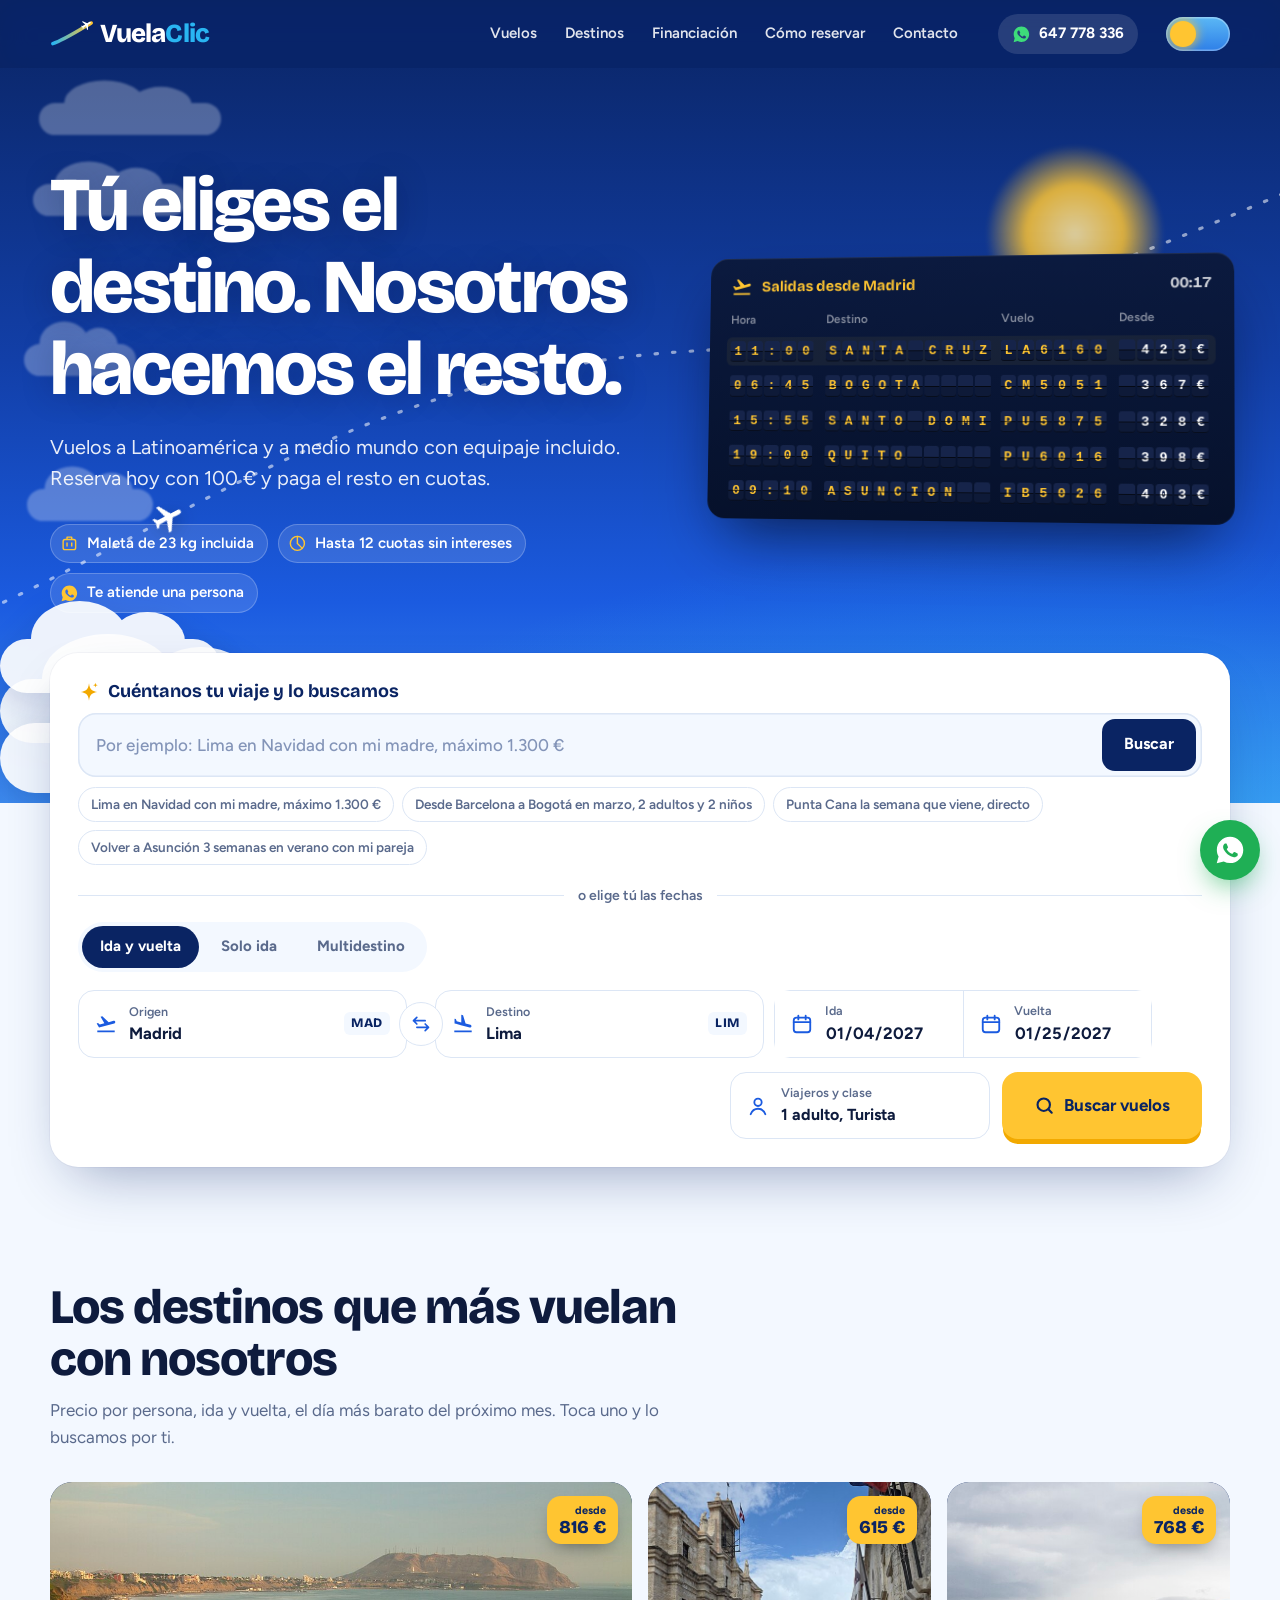
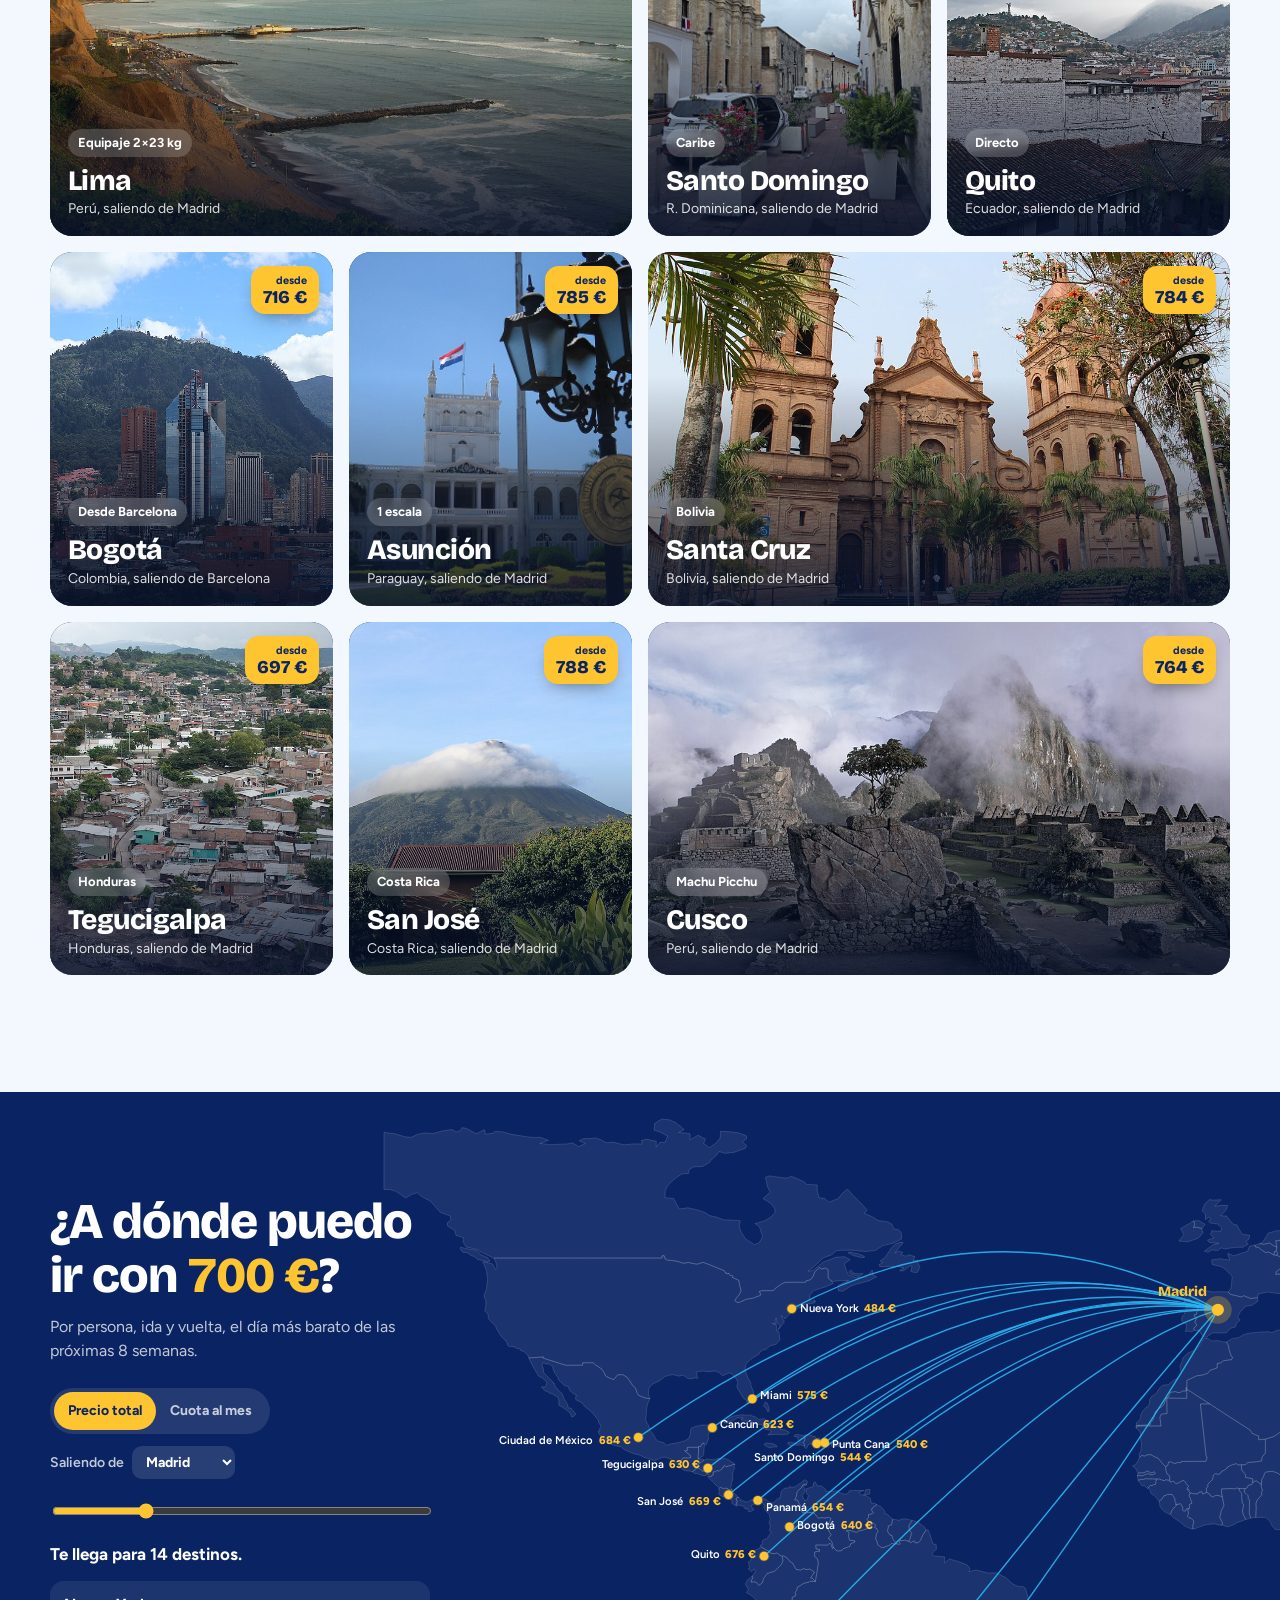
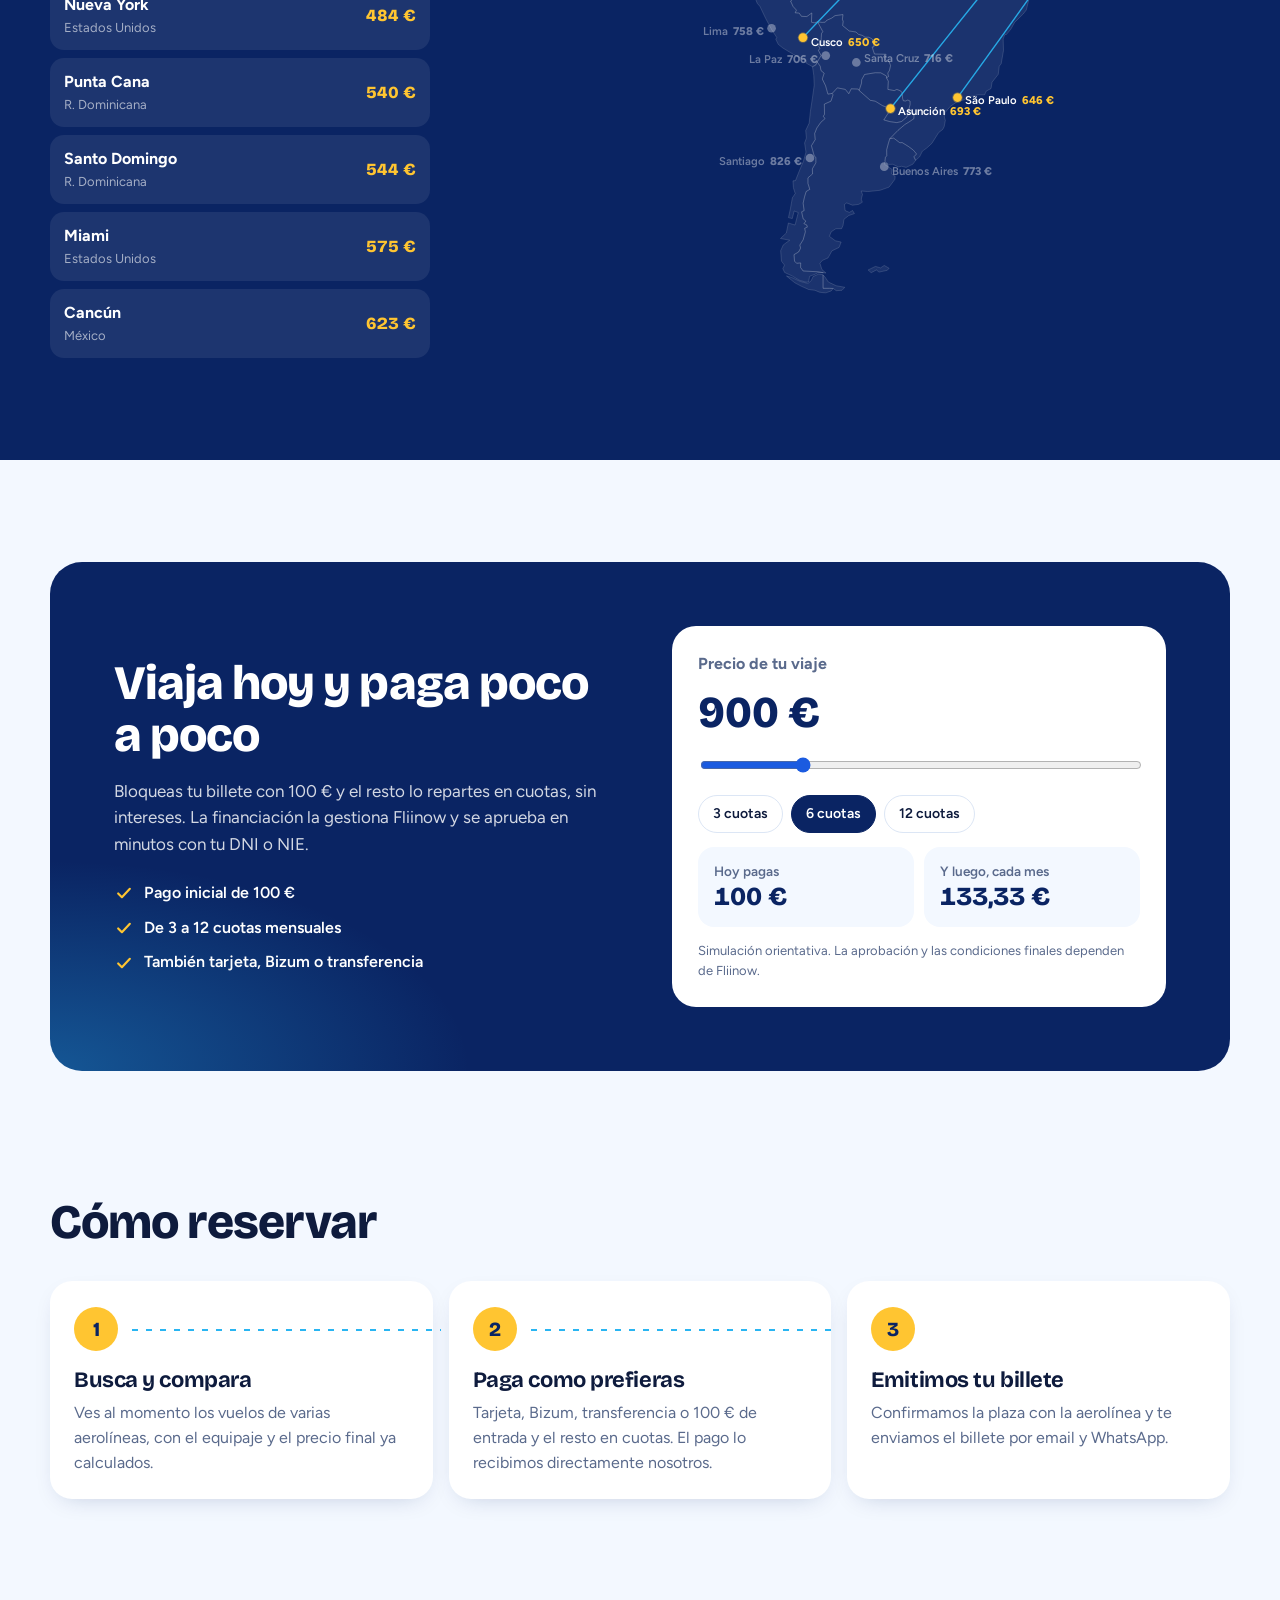
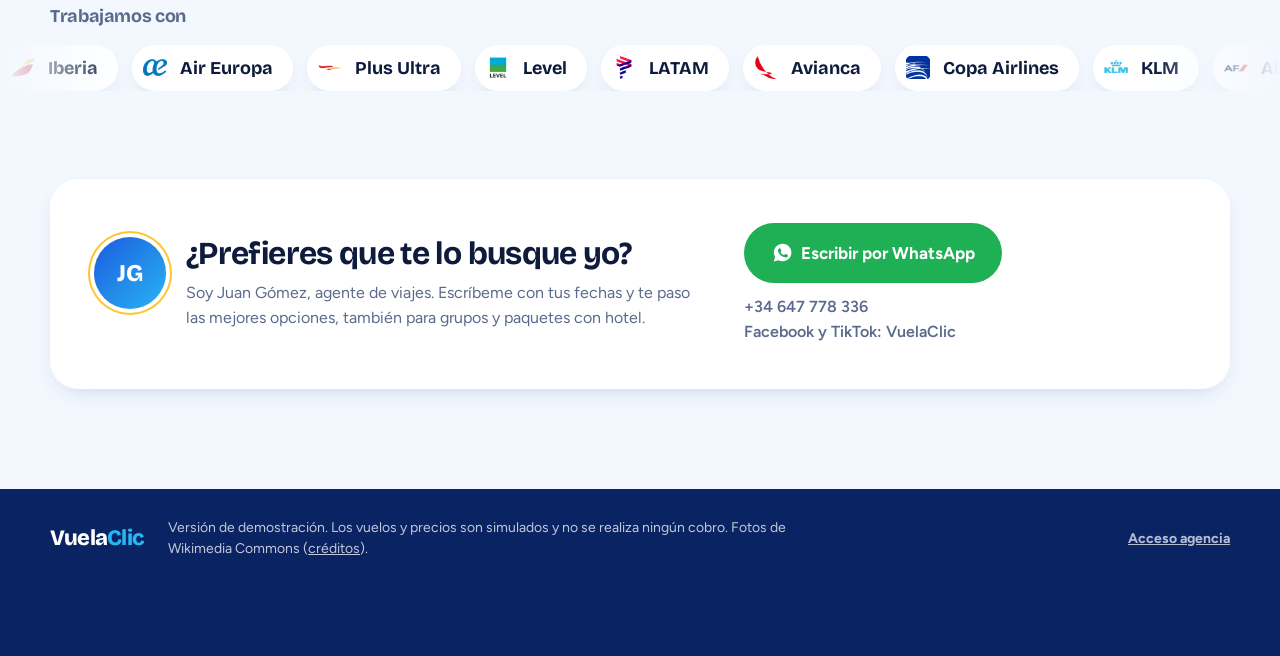
==== web/index.html @ 90457c13 "Añade modo noche con luna y estrellas en el cielo del hero Co-Authored-By: Claude Opus 5.5 <noreply@" ====
<!doctype html>
<html lang="es">
<head>
  <meta charset="utf-8">
  <meta name="viewport" content="width=device-width, initial-scale=1">
  <title>VuelaClic — Vuelos económicos a Latinoamérica y el mundo</title>
  <meta name="description" content="Busca y reserva vuelos con equipaje incluido y paga desde 100 € el resto en cuotas. Atención personalizada por WhatsApp.">
  <meta name="theme-color" content="#0A2463">
  <link rel="preconnect" href="https://fonts.googleapis.com">
  <link rel="preconnect" href="https://fonts.gstatic.com" crossorigin>
  <link href="https://fonts.googleapis.com/css2?family=Bricolage+Grotesque:opsz,wght@12..96,500;12..96,700;12..96,800&family=Figtree:wght@400;500;600;700&display=swap" rel="stylesheet">
  <link rel="stylesheet" href="css/styles.css">
  <script>
    // Tema antes de pintar: la elección guardada manda; si no hay, la del sistema
    (function () {
      var t = null;
      try { t = JSON.parse(localStorage.getItem('vc.theme')); } catch (e) {}
      if (!t) t = window.matchMedia && matchMedia('(prefers-color-scheme: dark)').matches ? 'night' : 'day';
      if (t === 'night') document.documentElement.dataset.theme = 'night';
    })();
  </script>
</head>
<body>

<svg width="0" height="0" style="position:absolute" aria-hidden="true">
  <symbol id="i-plane" viewBox="0 0 24 24"><path fill="currentColor" d="M21 16v-2l-8-5V3.5a1.5 1.5 0 0 0-3 0V9l-8 5v2l8-2.5V19l-2 1.5V22l3.5-1 3.5 1v-1.5L13 19v-5.5l8 2.5z"/></symbol>
  <symbol id="i-swap" viewBox="0 0 24 24"><path fill="none" stroke="currentColor" stroke-width="2" stroke-linecap="round" stroke-linejoin="round" d="M7 4 3 8l4 4M3 8h14M17 20l4-4-4-4M21 16H7"/></symbol>
  <symbol id="i-cal" viewBox="0 0 24 24"><g fill="none" stroke="currentColor" stroke-width="2" stroke-linecap="round"><rect x="3" y="5" width="18" height="16" rx="3"/><path d="M3 10h18M8 3v4M16 3v4"/></g></symbol>
  <symbol id="i-user" viewBox="0 0 24 24"><g fill="none" stroke="currentColor" stroke-width="2" stroke-linecap="round"><circle cx="12" cy="8" r="4"/><path d="M4 21c1.5-4 4.5-6 8-6s6.5 2 8 6"/></g></symbol>
  <symbol id="i-takeoff" viewBox="0 0 24 24"><path fill="currentColor" d="M2.5 19h19v2h-19zM22.07 9.64c-.21-.8-1.04-1.28-1.84-1.06L14.92 10 8 3.57l-1.93.51 4.14 7.17-4.97 1.33-1.97-1.54-1.45.39 2.59 4.49 16.6-4.45c.81-.23 1.28-1.05 1.06-1.84z"/></symbol>
  <symbol id="i-landing" viewBox="0 0 24 24"><path fill="currentColor" d="M2.5 19h19v2h-19zM9.68 13.27l4.35 1.16 5.31 1.42c.8.21 1.62-.26 1.84-1.06.21-.8-.26-1.62-1.06-1.84l-5.31-1.42-2.76-9.02L10.12 2v8.28L5.15 8.95l-.93-2.32-1.45-.39v5.17l1.6.43 5.31 1.43z"/></symbol>
  <symbol id="i-search" viewBox="0 0 24 24"><g fill="none" stroke="currentColor" stroke-width="2.4" stroke-linecap="round"><circle cx="11" cy="11" r="7"/><path d="m20 20-3.5-3.5"/></g></symbol>
  <symbol id="i-backpack" viewBox="0 0 24 24"><g fill="none" stroke="currentColor" stroke-width="1.8" stroke-linejoin="round"><path d="M5 10a7 7 0 0 1 14 0v10a1 1 0 0 1-1 1H6a1 1 0 0 1-1-1z"/><path d="M9 3.5h6M8 21v-5h8v5"/></g></symbol>
  <symbol id="i-cabin" viewBox="0 0 24 24"><g fill="none" stroke="currentColor" stroke-width="1.8" stroke-linejoin="round"><rect x="6" y="6" width="12" height="14" rx="2"/><path d="M10 6V3h4v3M9 22v-2M15 22v-2"/></g></symbol>
  <symbol id="i-suitcase" viewBox="0 0 24 24"><g fill="none" stroke="currentColor" stroke-width="1.8" stroke-linejoin="round"><rect x="4" y="7" width="16" height="13" rx="2.5"/><path d="M9 7V4h6v3M9 11v5M15 11v5"/></g></symbol>
  <symbol id="i-check" viewBox="0 0 24 24"><path fill="none" stroke="currentColor" stroke-width="2.6" stroke-linecap="round" stroke-linejoin="round" d="m5 12.5 4.5 4.5L19 7"/></symbol>
  <symbol id="i-close" viewBox="0 0 24 24"><path fill="none" stroke="currentColor" stroke-width="2.2" stroke-linecap="round" d="M6 6l12 12M18 6 6 18"/></symbol>
  <symbol id="i-plus" viewBox="0 0 24 24"><path fill="none" stroke="currentColor" stroke-width="2.2" stroke-linecap="round" d="M12 5v14M5 12h14"/></symbol>
  <symbol id="i-minus" viewBox="0 0 24 24"><path fill="none" stroke="currentColor" stroke-width="2.2" stroke-linecap="round" d="M5 12h14"/></symbol>
  <symbol id="i-card" viewBox="0 0 24 24"><g fill="none" stroke="currentColor" stroke-width="1.8"><rect x="2.5" y="5" width="19" height="14" rx="2.5"/><path d="M2.5 9.5h19M6 15h4"/></g></symbol>
  <symbol id="i-bank" viewBox="0 0 24 24"><path fill="none" stroke="currentColor" stroke-width="1.8" stroke-linejoin="round" d="M3 9.5 12 4l9 5.5zM5 10v8M9.5 10v8M14.5 10v8M19 10v8M3 20.5h18"/></symbol>
  <symbol id="i-phone" viewBox="0 0 24 24"><g fill="none" stroke="currentColor" stroke-width="1.8"><rect x="6.5" y="2.5" width="11" height="19" rx="2.5"/><path d="M10.5 18.5h3"/></g></symbol>
  <symbol id="i-split" viewBox="0 0 24 24"><g fill="none" stroke="currentColor" stroke-width="1.8" stroke-linecap="round"><circle cx="12" cy="12" r="9"/><path d="M12 3v9l6.4 6.4"/></g></symbol>
  <symbol id="i-whatsapp" viewBox="0 0 24 24"><path fill="currentColor" d="M12.04 2C6.58 2 2.13 6.45 2.13 11.91c0 1.75.46 3.45 1.32 4.95L2.05 22l5.25-1.38a9.9 9.9 0 0 0 4.74 1.21c5.46 0 9.91-4.45 9.91-9.91S17.5 2 12.04 2zm5.8 14.03c-.24.68-1.42 1.3-1.96 1.35-.5.05-.97.23-3.28-.68-2.77-1.09-4.53-3.93-4.67-4.11-.13-.18-1.11-1.48-1.11-2.82s.7-2 .95-2.27c.25-.27.54-.34.72-.34l.52.01c.17.01.39-.06.61.47.23.54.77 1.88.84 2.02.07.13.11.29.02.47-.09.18-.13.29-.27.45l-.4.47c-.13.13-.27.28-.12.55.16.27.7 1.15 1.5 1.86 1.03.92 1.9 1.2 2.17 1.34.27.13.43.11.59-.07.16-.18.68-.79.86-1.06.18-.27.36-.23.61-.14.25.09 1.58.75 1.85.88.27.14.45.2.52.32.07.11.07.66-.17 1.33z"/></symbol>
  <symbol id="i-arrow" viewBox="0 0 24 24"><path fill="none" stroke="currentColor" stroke-width="2.2" stroke-linecap="round" stroke-linejoin="round" d="M15 6l-6 6 6 6"/></symbol>
  <symbol id="i-spark" viewBox="0 0 24 24"><path fill="currentColor" d="M12 2.5c.4 3.9 1.6 6.3 3.4 7.6 1.4 1 3.3 1.5 5.6 1.9-2.3.4-4.2.9-5.6 1.9-1.8 1.3-3 3.7-3.4 7.6-.4-3.9-1.6-6.3-3.4-7.6-1.4-1-3.3-1.5-5.6-1.9 2.3-.4 4.2-.9 5.6-1.9C10.4 8.8 11.6 6.4 12 2.5zM19 2l.6 1.9L21.5 4.5l-1.9.6L19 7l-.6-1.9-1.9-.6 1.9-.6z"/></symbol>
  <symbol id="i-sliders" viewBox="0 0 24 24"><path fill="none" stroke="currentColor" stroke-width="2" stroke-linecap="round" d="M4 7h10M18 7h2M4 17h4M12 17h8M16 5v4M10 15v4"/></symbol>
</svg>

<a class="skip" href="#buscar">Ir al buscador</a>

<header class="site-header" id="top">
  <div class="wrap header-row">
    <a class="logo" href="#top" aria-label="VuelaClic, inicio">
      <svg class="logo-swoosh" viewBox="0 0 64 40" aria-hidden="true">
        <path d="M4 34C18 30 40 16 60 4" fill="none" stroke="url(#lg)" stroke-width="5" stroke-linecap="round"/>
        <defs><linearGradient id="lg" x1="0" x2="1"><stop offset="0" stop-color="#29B5F2"/><stop offset="1" stop-color="#FFC531"/></linearGradient></defs>
        <use href="#i-plane" x="44" y="-2" width="18" height="18" transform="rotate(58 53 7)" style="color:#fff"/>
      </svg>
      <span class="logo-word">Vuela<b>Clic</b></span>
    </a>
    <nav class="main-nav" aria-label="Principal">
      <a href="#buscar">Vuelos</a>
      <a href="#destinos">Destinos</a>
      <a href="#financiacion">Financiación</a>
      <a href="#como">Cómo reservar</a>
      <a href="#contacto">Contacto</a>
    </nav>
    <a class="header-wa" href="https://wa.me/34647778336" target="_blank" rel="noopener">
      <svg class="ic"><use href="#i-whatsapp"/></svg><span>647 778 336</span>
    </a>
    <button type="button" class="theme-toggle" id="theme-toggle" aria-label="Modo noche" aria-pressed="false">
      <span class="toggle-knob"></span>
    </button>
  </div>
</header>

<main>
  <section class="hero" aria-labelledby="hero-title">
    <div class="sky" aria-hidden="true">
      <div class="stars" id="stars"><span class="shooting"></span><span class="shooting"></span></div>
      <div class="sun"></div>
      <div class="moon"></div>
      <div class="cloud-layer far"><i></i><i></i><i></i><i></i></div>
      <svg class="flight-path" viewBox="0 0 1440 640" preserveAspectRatio="xMidYMid slice">
        <path id="route" d="M-40 560 C 260 520, 420 300, 760 280 S 1240 120, 1500 60" fill="none"/>
        <use class="route-line" href="#route"/>
        <g class="route-plane">
          <use href="#i-plane" x="-14" y="-14" width="28" height="28" transform="rotate(90)"/>
          <animateMotion dur="14s" repeatCount="indefinite" rotate="auto" keyPoints="0;1" keyTimes="0;1" calcMode="linear">
            <mpath href="#route"/>
          </animateMotion>
        </g>
      </svg>
      <div class="cloud-layer near"><i></i><i></i><i></i></div>
    </div>

    <div class="wrap hero-grid">
      <div class="hero-copy">
        <h1 id="hero-title">Tú eliges el destino. Nosotros hacemos el resto.</h1>
        <p class="hero-lead">Vuelos a Latinoamérica y a medio mundo con equipaje incluido. Reserva hoy con 100&nbsp;€ y paga el resto en cuotas.</p>
        <ul class="hero-perks">
          <li><svg class="ic"><use href="#i-suitcase"/></svg>Maleta de 23 kg incluida</li>
          <li><svg class="ic"><use href="#i-split"/></svg>Hasta 12 cuotas sin intereses</li>
          <li><svg class="ic"><use href="#i-whatsapp"/></svg>Te atiende una persona</li>
        </ul>
      </div>

      <figure class="board" aria-label="Próximas salidas desde Madrid">
        <figcaption class="board-head">
          <svg class="ic"><use href="#i-takeoff"/></svg>
          <span>Salidas desde Madrid</span>
          <span class="board-clock" id="board-clock">--:--</span>
        </figcaption>
        <div class="board-cols" aria-hidden="true"><span>Hora</span><span>Destino</span><span>Vuelo</span><span>Desde</span></div>
        <div class="board-rows" id="board-rows"></div>
      </figure>
    </div>
  </section>

  <section class="search-wrap" id="buscar" aria-label="Buscador de vuelos">
    <div class="wrap">
      <div class="search-card">
      <form class="assist" id="assist-form">
        <label for="assist-input" class="assist-label"><svg class="ic"><use href="#i-spark"/></svg>Cuéntanos tu viaje y lo buscamos</label>
        <div class="assist-row">
          <input id="assist-input" type="text" autocomplete="off" placeholder="Por ejemplo: Lima en Navidad con mi madre, máximo 1.300 €">
          <button type="submit" class="btn btn-night">Buscar</button>
        </div>
        <div class="assist-chips" id="assist-chips" aria-label="Ejemplos">
          <button type="button">Lima en Navidad con mi madre, máximo 1.300 €</button>
          <button type="button">Desde Barcelona a Bogotá en marzo, 2 adultos y 2 niños</button>
          <button type="button">Punta Cana la semana que viene, directo</button>
          <button type="button">Volver a Asunción 3 semanas en verano con mi pareja</button>
        </div>
        <div class="assist-reply" id="assist-reply" hidden aria-live="polite"></div>
      </form>
      <p class="or-divider"><span>o elige tú las fechas</span></p>
      <form id="search-form" novalidate>
        <div class="trip-tabs" role="radiogroup" aria-label="Tipo de viaje">
          <label><input type="radio" name="trip" value="rt" checked><span>Ida y vuelta</span></label>
          <label><input type="radio" name="trip" value="ow"><span>Solo ida</span></label>
          <label><input type="radio" name="trip" value="md"><span>Multidestino</span></label>
        </div>

        <div class="legs" id="legs"></div>

        <div class="search-foot">
          <button type="button" class="add-leg" id="add-leg" hidden>
            <svg class="ic"><use href="#i-plus"/></svg>Añadir tramo
          </button>
          <div class="pax-field">
            <button type="button" class="field pax-btn" id="pax-btn" aria-haspopup="dialog" aria-expanded="false">
              <svg class="ic"><use href="#i-user"/></svg>
              <span class="field-text"><small>Viajeros y clase</small><strong id="pax-summary">1 adulto, Turista</strong></span>
            </button>
            <div class="pax-pop" id="pax-pop" role="dialog" aria-label="Viajeros y clase" hidden>
              <div class="pax-row" data-type="adt"><div><strong>Adultos</strong><small>12 años o más</small></div><div class="stepper"><button type="button" data-step="-1" aria-label="Quitar adulto"><svg class="ic"><use href="#i-minus"/></svg></button><output>1</output><button type="button" data-step="1" aria-label="Añadir adulto"><svg class="ic"><use href="#i-plus"/></svg></button></div></div>
              <div class="pax-row" data-type="chd"><div><strong>Niños</strong><small>De 2 a 11 años</small></div><div class="stepper"><button type="button" data-step="-1" aria-label="Quitar niño"><svg class="ic"><use href="#i-minus"/></svg></button><output>0</output><button type="button" data-step="1" aria-label="Añadir niño"><svg class="ic"><use href="#i-plus"/></svg></button></div></div>
              <div class="pax-row" data-type="inf"><div><strong>Bebés</strong><small>Menores de 2 años</small></div><div class="stepper"><button type="button" data-step="-1" aria-label="Quitar bebé"><svg class="ic"><use href="#i-minus"/></svg></button><output>0</output><button type="button" data-step="1" aria-label="Añadir bebé"><svg class="ic"><use href="#i-plus"/></svg></button></div></div>
              <fieldset class="cabin-pick">
                <legend>Clase</legend>
                <label><input type="radio" name="cabin" value="Y" checked><span>Turista</span></label>
                <label><input type="radio" name="cabin" value="W"><span>Premium</span></label>
                <label><input type="radio" name="cabin" value="C"><span>Business</span></label>
              </fieldset>
              <button type="button" class="btn btn-ghost pax-done" id="pax-done">Listo</button>
            </div>
          </div>
          <button type="submit" class="btn btn-sun search-submit">
            <svg class="ic"><use href="#i-search"/></svg>Buscar vuelos
          </button>
        </div>
        <p class="form-error" id="form-error" role="alert" hidden></p>
      </form>
      </div>
    </div>
  </section>

  <section class="results" id="resultados" hidden aria-live="polite">
    <div class="wrap">
      <header class="results-head">
        <div>
          <h2 id="results-title">Vuelos</h2>
          <p id="results-sub"></p>
        </div>
        <button type="button" class="btn btn-ghost" id="edit-search">Cambiar búsqueda</button>
      </header>

      <div class="route-stage" id="route-stage" aria-hidden="true">
        <div class="globe"></div>
        <div class="stage-caption"><span class="stage-route"></span><span class="stage-note"></span></div>
      </div>

      <div class="leg-tabs" id="leg-tabs" role="tablist"></div>

      <div class="fare-cal" id="fare-cal" aria-label="Precio más bajo por día"></div>

      <div class="results-layout">
        <aside class="filters" id="filters" aria-label="Filtros">
          <div class="filters-head">
            <h3>Filtrar</h3>
            <button type="button" class="link" id="clear-filters">Quitar filtros</button>
          </div>
          <div id="f-budget"></div>
          <fieldset>
            <legend>Escalas</legend>
            <div id="f-stops"></div>
          </fieldset>
          <fieldset>
            <legend>Hora de salida</legend>
            <div class="chip-grid" id="f-time">
              <label><input type="checkbox" value="0"><span>Madrugada<small>00–06 h</small></span></label>
              <label><input type="checkbox" value="1"><span>Mañana<small>06–12 h</small></span></label>
              <label><input type="checkbox" value="2"><span>Tarde<small>12–18 h</small></span></label>
              <label><input type="checkbox" value="3"><span>Noche<small>18–24 h</small></span></label>
            </div>
          </fieldset>
          <fieldset>
            <legend>Aerolíneas</legend>
            <div id="f-airlines"></div>
          </fieldset>
          <fieldset>
            <legend>Equipaje</legend>
            <label class="check"><input type="checkbox" id="f-bags"><span>Solo con maleta facturada</span></label>
          </fieldset>
        </aside>

        <div class="results-main">
          <div class="sort-tabs" id="sort-tabs" role="tablist" aria-label="Ordenar">
            <button type="button" role="tab" data-sort="best" aria-selected="true"><span>Recomendado</span><small></small></button>
            <button type="button" role="tab" data-sort="price" aria-selected="false"><span>Más barato</span><small></small></button>
            <button type="button" role="tab" data-sort="fast" aria-selected="false"><span>Más rápido</span><small></small></button>
          </div>
          <button type="button" class="btn btn-ghost filters-toggle" id="filters-toggle">
            <svg class="ic"><use href="#i-sliders"/></svg>Filtros
          </button>

          <div class="loading" id="loading" hidden>
            <div class="runway"><div class="runway-plane"><svg class="ic"><use href="#i-plane"/></svg></div></div>
            <p id="loading-text">Consultando aerolíneas…</p>
          </div>

          <ol class="offer-list" id="offer-list"></ol>
          <div class="empty" id="empty" hidden>
            <h3>No hay vuelos con estos filtros</h3>
            <p>Prueba a quitar algún filtro o a cambiar la fecha en el calendario de arriba.</p>
            <button type="button" class="btn btn-ghost" id="empty-clear">Quitar filtros</button>
          </div>
        </div>
      </div>
    </div>

    <div class="selection-bar" id="selection-bar" hidden>
      <div class="wrap selection-row">
        <div class="selection-legs" id="selection-legs"></div>
        <div class="selection-total">
          <small>Total para <span id="sel-pax">1 viajero</span></small>
          <strong id="sel-total">0 €</strong>
        </div>
        <button type="button" class="btn btn-sun" id="sel-continue" disabled>Continuar</button>
      </div>
    </div>
  </section>

  <section class="destinations" id="destinos" aria-labelledby="dest-title">
    <div class="wrap">
      <div class="section-head">
        <h2 id="dest-title">Los destinos que más vuelan con nosotros</h2>
        <p>Precio por persona, ida y vuelta, el día más barato del próximo mes. Toca uno y lo buscamos por ti.</p>
      </div>
      <div class="dest-grid" id="dest-grid"></div>
    </div>
  </section>

  <section class="explore" id="explora" aria-labelledby="ex-title">
    <div class="wrap explore-grid">
      <div class="explore-panel">
        <h2 id="ex-title">¿A dónde puedo ir con <output id="ex-amount">700 €</output>?</h2>
        <p class="explore-hint" id="ex-hint">Por persona, ida y vuelta, el día más barato de las próximas 8 semanas.</p>
        <div class="ex-controls">
          <div class="ex-mode" role="radiogroup" aria-label="Cómo quieres pagar">
            <label><input type="radio" name="ex-mode" value="total" checked><span>Precio total</span></label>
            <label><input type="radio" name="ex-mode" value="month"><span>Cuota al mes</span></label>
          </div>
          <label class="ex-origin">Saliendo de
            <select id="ex-origin">
              <option value="MAD">Madrid</option>
              <option value="BCN">Barcelona</option>
              <option value="AGP">Málaga</option>
              <option value="VLC">Valencia</option>
              <option value="BIO">Bilbao</option>
            </select>
          </label>
        </div>
        <input type="range" id="ex-budget" min="300" max="2000" step="25" value="700" aria-label="Presupuesto total por persona">
        <p class="ex-count" id="ex-count" aria-live="polite"></p>
        <ol class="ex-list" id="ex-list"></ol>
      </div>
      <div class="explore-map">
        <svg id="ex-map" role="group" aria-label="Mapa de destinos según tu presupuesto"></svg>
      </div>
    </div>
  </section>

  <section class="finance" id="financiacion" aria-labelledby="fin-title">
    <div class="wrap finance-grid">
      <div class="finance-copy">
        <h2 id="fin-title">Viaja hoy y paga poco a poco</h2>
        <p>Bloqueas tu billete con 100 € y el resto lo repartes en cuotas, sin intereses. La financiación la gestiona Fliinow y se aprueba en minutos con tu DNI o NIE.</p>
        <ul class="finance-points">
          <li><svg class="ic"><use href="#i-check"/></svg>Pago inicial de 100 €</li>
          <li><svg class="ic"><use href="#i-check"/></svg>De 3 a 12 cuotas mensuales</li>
          <li><svg class="ic"><use href="#i-check"/></svg>También tarjeta, Bizum o transferencia</li>
        </ul>
      </div>
      <div class="calc" id="calc">
        <label for="calc-price" class="calc-label">Precio de tu viaje</label>
        <output class="calc-price" id="calc-price-out">900 €</output>
        <input type="range" id="calc-price" min="300" max="3000" step="10" value="900">
        <div class="calc-plans" role="radiogroup" aria-label="Número de cuotas">
          <label><input type="radio" name="calc-plan" value="3"><span>3 cuotas</span></label>
          <label><input type="radio" name="calc-plan" value="6" checked><span>6 cuotas</span></label>
          <label><input type="radio" name="calc-plan" value="12"><span>12 cuotas</span></label>
        </div>
        <div class="calc-result">
          <div><small>Hoy pagas</small><strong>100 €</strong></div>
          <div><small>Y luego, cada mes</small><strong id="calc-monthly">133,33 €</strong></div>
        </div>
        <p class="fine">Simulación orientativa. La aprobación y las condiciones finales dependen de Fliinow.</p>
      </div>
    </div>
  </section>

  <section class="how" id="como" aria-labelledby="how-title">
    <div class="wrap">
      <div class="section-head">
        <h2 id="how-title">Cómo reservar</h2>
      </div>
      <ol class="steps">
        <li>
          <h3>Busca y compara</h3>
          <p>Ves al momento los vuelos de varias aerolíneas, con el equipaje y el precio final ya calculados.</p>
        </li>
        <li>
          <h3>Paga como prefieras</h3>
          <p>Tarjeta, Bizum, transferencia o 100 € de entrada y el resto en cuotas. El pago lo recibimos directamente nosotros.</p>
        </li>
        <li>
          <h3>Emitimos tu billete</h3>
          <p>Confirmamos la plaza con la aerolínea y te enviamos el billete por email y WhatsApp.</p>
        </li>
      </ol>
    </div>
  </section>

  <section class="airlines" aria-labelledby="air-title">
    <div class="wrap"><h2 id="air-title" class="airlines-title">Trabajamos con</h2></div>
    <div class="marquee" aria-hidden="true">
      <div class="marquee-track" id="marquee"></div>
    </div>
    <p class="sr-only">Iberia, Air Europa, Plus Ultra, Level, LATAM, Avianca, Copa Airlines, KLM y Air France.</p>
  </section>

  <section class="contact" id="contacto" aria-labelledby="contact-title">
    <div class="wrap contact-card">
      <div class="agent">
        <div class="agent-avatar" aria-hidden="true">JG</div>
        <div>
          <h2 id="contact-title">¿Prefieres que te lo busque yo?</h2>
          <p>Soy Juan Gómez, agente de viajes. Escríbeme con tus fechas y te paso las mejores opciones, también para grupos y paquetes con hotel.</p>
        </div>
      </div>
      <div class="contact-actions">
        <a class="btn btn-wa" href="https://wa.me/34647778336?text=Hola%20Juan%2C%20quiero%20informaci%C3%B3n%20sobre%20un%20vuelo" target="_blank" rel="noopener">
          <svg class="ic"><use href="#i-whatsapp"/></svg>Escribir por WhatsApp
        </a>
        <p class="contact-alt">+34 647 778 336<br>Facebook y TikTok: VuelaClic</p>
      </div>
    </div>
  </section>
</main>

<footer class="site-footer">
  <div class="wrap footer-row">
    <span class="logo-word small">Vuela<b>Clic</b></span>
    <p>Versión de demostración. Los vuelos y precios son simulados y no se realiza ningún cobro. Fotos de Wikimedia Commons (<a href="img/CREDITS.md">créditos</a>).</p>
    <a class="footer-admin" href="admin.html">Acceso agencia</a>
  </div>
</footer>

<a class="wa-float" href="https://wa.me/34647778336" target="_blank" rel="noopener" aria-label="Escribir por WhatsApp">
  <svg class="ic"><use href="#i-whatsapp"/></svg>
</a>

<dialog class="booking" id="booking" aria-labelledby="booking-title">
  <div class="booking-inner">
    <header class="booking-head">
      <h2 id="booking-title">Tu reserva</h2>
      <ol class="booking-steps" id="booking-steps">
        <li>Viaje</li><li>Viajeros</li><li>Asientos</li><li>Pago</li><li>Billete</li>
      </ol>
      <button type="button" class="icon-btn" id="booking-close" aria-label="Cerrar"><svg class="ic"><use href="#i-close"/></svg></button>
    </header>
    <div class="booking-body" id="booking-body"></div>
  </div>
</dialog>

<div class="toast" id="toast" role="status" hidden></div>

<script src="js/data.js"></script>
<script src="data/countries.js"></script>
<script src="vendor/qrcode.js"></script>
<script src="js/simulator.js"></script>
<script src="js/api.js"></script>
<script src="js/globe.js"></script>
<script src="js/seats.js"></script>
<script src="js/app.js"></script>
<script src="js/explorer.js"></script>
<script src="js/assistant.js"></script>
</body>
</html>
---- web/css/styles.css ----
/* VuelaClic — demo
   Paleta tomada de las creatividades del cliente: azul noche del logotipo,
   azul y celeste del cielo, amarillo de los rótulos de oferta. */
:root {
  --night: #0A2463;
  --blue: #1B5BE0;
  --sky: #29B5F2;
  --sun: #FFC531;
  --sun-deep: #F2A900;
  --cloud: #F3F8FF;
  --ink: #0E1B3D;
  --muted: #5A6A8C;
  --line: #DCE6F5;
  --white: #FFFFFF;
  --board: #06112B;
  --cheap: #12A06A;
  --mid: #D99A00;
  --dear: #E2574C;
  /* Superficies que cambian con el modo noche */
  --card: #FFFFFF;
  --strong: var(--night);
  --pick: var(--night);

  --display: 'Bricolage Grotesque', 'Segoe UI', sans-serif;
  --text: 'Figtree', 'Segoe UI', sans-serif;

  --wrap: 1180px;
  --gutter: clamp(16px, 4vw, 40px);
  --shadow-lift: 0 24px 60px -24px rgba(10, 36, 99, .45);
  --shadow-soft: 0 8px 24px -12px rgba(10, 36, 99, .25);
  --ease-out: cubic-bezier(.2, .8, .2, 1);
}

*, *::before, *::after { box-sizing: border-box; }
html { scroll-behavior: smooth; scroll-padding-top: 84px; }
body {
  margin: 0;
  font: 400 16px/1.55 var(--text);
  color: var(--ink);
  background: var(--cloud);
  -webkit-font-smoothing: antialiased;
}
img { max-width: 100%; display: block; }
h1, h2, h3 { font-family: var(--display); line-height: 1.08; margin: 0; letter-spacing: -.02em; }
p { margin: 0; }
button, input, select { font: inherit; color: inherit; }
button { cursor: pointer; }
a { color: inherit; }
:focus-visible { outline: 3px solid var(--sun); outline-offset: 2px; border-radius: 6px; }

.wrap { width: min(100% - 2 * var(--gutter), var(--wrap)); margin-inline: auto; }
.ic { width: 1.25em; height: 1.25em; flex: none; }
.sr-only { position: absolute; width: 1px; height: 1px; overflow: hidden; clip: rect(0 0 0 0); white-space: nowrap; }
.skip { position: absolute; left: -999px; top: 8px; z-index: 100; background: var(--sun); padding: 8px 14px; border-radius: 8px; }
.skip:focus { left: 8px; }
[hidden] { display: none !important; }

/* ---------- Botones ---------- */
.btn {
  display: inline-flex; align-items: center; justify-content: center; gap: .5em;
  border: 0; border-radius: 999px; padding: .85em 1.5em;
  font-weight: 700; text-decoration: none; white-space: nowrap;
  transition: transform .15s var(--ease-out), background-color .15s, box-shadow .15s;
}
.btn:active { transform: translateY(1px) scale(.98); }
.btn-sun { background: var(--sun); color: var(--night); box-shadow: 0 6px 0 -1px var(--sun-deep); }
.btn-sun:hover { background: #FFD257; }
.btn-sun:disabled { background: #E6ECF7; color: #97A6C4; box-shadow: none; cursor: not-allowed; }
.btn-ghost { background: transparent; color: var(--blue); box-shadow: inset 0 0 0 2px currentColor; }
.btn-ghost:hover { background: rgba(27, 91, 224, .07); }
.btn-wa { background: #1FAF55; color: #fff; }
.btn-wa:hover { background: #18994A; }
.link { background: none; border: 0; padding: 0; color: var(--blue); font-weight: 600; text-decoration: underline; text-underline-offset: 3px; }
.icon-btn { display: grid; place-items: center; width: 40px; height: 40px; border-radius: 50%; border: 0; background: var(--cloud); }
.icon-btn:hover { background: var(--line); }

/* ---------- Cabecera ---------- */
.site-header {
  position: sticky; top: 0; z-index: 40;
  background: rgba(10, 36, 99, .82);
  backdrop-filter: blur(14px) saturate(1.4);
  color: #fff;
}
.header-row { display: flex; align-items: center; gap: 28px; height: 68px; }
.logo { display: flex; align-items: center; gap: 6px; text-decoration: none; }
.logo-swoosh { width: 44px; height: 28px; }
.logo-word { font: 800 26px/1 var(--display); letter-spacing: -.035em; color: #fff; }
.logo-word b { font-weight: 800; color: var(--sky); }
.logo-word.small { font-size: 22px; }
.main-nav { display: flex; gap: 4px; margin-left: auto; }
.main-nav a { padding: 8px 12px; border-radius: 999px; text-decoration: none; font-weight: 600; font-size: 15px; opacity: .88; }
.main-nav a:hover { opacity: 1; background: rgba(255, 255, 255, .1); }
.header-wa { display: inline-flex; align-items: center; gap: 8px; padding: 8px 14px; border-radius: 999px; background: rgba(255, 255, 255, .12); font-weight: 700; text-decoration: none; font-size: 15px; }
.header-wa .ic { color: #3DDC7A; }
.header-wa:hover { background: rgba(255, 255, 255, .2); }

/* ---------- Hero: cielo, nubes y ruta ---------- */
.hero {
  position: relative; overflow: hidden; color: #fff;
  padding: clamp(48px, 8vw, 96px) 0 clamp(150px, 16vw, 190px);
  margin-top: -68px; padding-top: calc(68px + clamp(48px, 8vw, 96px));
}
.sky {
  position: absolute; inset: 0; z-index: 0;
  background:
    radial-gradient(1200px 500px at 85% 110%, rgba(41, 181, 242, .55), transparent 70%),
    linear-gradient(180deg, #0A2463 0%, #123FA8 45%, #1B5BE0 75%, #3D8BF0 100%);
}
.sun {
  position: absolute; right: 9%; top: 18%; width: 180px; height: 180px; border-radius: 50%;
  background: radial-gradient(circle, #FFE7A0 0%, var(--sun) 38%, rgba(255, 197, 49, 0) 70%);
  filter: blur(2px); opacity: .85;
}
.cloud-layer { position: absolute; inset: 0; pointer-events: none; }
.cloud-layer i {
  position: absolute; display: block; height: 46px; border-radius: 999px;
  background: #fff; opacity: .9;
  animation: drift linear infinite;
}
.cloud-layer i::before, .cloud-layer i::after { content: ''; position: absolute; background: inherit; border-radius: 50%; }
.cloud-layer i::before { width: 44%; height: 140%; left: 14%; bottom: 30%; }
.cloud-layer i::after { width: 34%; height: 110%; right: 16%; bottom: 40%; }
.cloud-layer.far i { opacity: .28; filter: blur(1.5px); transform: scale(.7); }
.cloud-layer.near i { opacity: .92; filter: drop-shadow(0 12px 18px rgba(10, 36, 99, .2)); }
.cloud-layer.far i:nth-child(1) { width: 220px; top: 22%; animation-duration: 95s; animation-delay: -10s; }
.cloud-layer.far i:nth-child(2) { width: 160px; top: 42%; animation-duration: 120s; animation-delay: -60s; }
.cloud-layer.far i:nth-child(3) { width: 260px; top: 12%; animation-duration: 110s; animation-delay: -85s; }
.cloud-layer.far i:nth-child(4) { width: 180px; top: 60%; animation-duration: 100s; animation-delay: -35s; }
.cloud-layer.near i:nth-child(1) { width: 300px; height: 64px; bottom: 60px; animation-duration: 55s; animation-delay: -20s; }
.cloud-layer.near i:nth-child(2) { width: 220px; height: 54px; bottom: 110px; animation-duration: 70s; animation-delay: -48s; }
.cloud-layer.near i:nth-child(3) { width: 360px; height: 70px; bottom: 10px; animation-duration: 62s; animation-delay: -5s; }
@keyframes drift {
  from { left: 105%; }
  to { left: -30%; }
}
.flight-path { position: absolute; inset: 0; width: 100%; height: 100%; }
.route-line { stroke: rgba(255, 255, 255, .55); stroke-width: 2.5; stroke-dasharray: 2 12; stroke-linecap: round; animation: dash 3s linear infinite; }
@keyframes dash { to { stroke-dashoffset: -28; } }
.route-plane { color: #fff; filter: drop-shadow(0 4px 6px rgba(6, 17, 43, .35)); }

.hero-grid { position: relative; z-index: 2; display: grid; grid-template-columns: 1.05fr .95fr; gap: clamp(32px, 5vw, 72px); align-items: center; }
.hero h1 {
  font-size: clamp(40px, 6.2vw, 76px); font-weight: 800; letter-spacing: -.035em; max-width: 13ch;
  text-wrap: balance; text-shadow: 0 2px 30px rgba(6, 17, 43, .25);
}
.hero-lead { margin-top: 22px; font-size: clamp(17px, 1.6vw, 20px); max-width: 44ch; color: rgba(255, 255, 255, .9); }
.hero-perks { list-style: none; padding: 0; margin: 30px 0 0; display: flex; flex-wrap: wrap; gap: 10px; }
.hero-perks li {
  display: inline-flex; align-items: center; gap: 8px; padding: 8px 14px 8px 10px; border-radius: 999px;
  background: rgba(255, 255, 255, .12); box-shadow: inset 0 0 0 1px rgba(255, 255, 255, .22); font-weight: 600; font-size: 15px;
}
.hero-perks .ic { color: var(--sun); }

/* Panel de salidas tipo split-flap */
.board {
  margin: 0; padding: 18px 18px 14px; border-radius: 18px;
  background: linear-gradient(180deg, #0B1A3F, var(--board));
  box-shadow: 0 30px 60px -20px rgba(3, 9, 26, .7), inset 0 1px 0 rgba(255, 255, 255, .08);
  transform: perspective(1400px) rotateY(-8deg) rotateX(3deg);
}
.board-head { display: flex; align-items: center; gap: 10px; color: var(--sun); font: 700 15px/1 var(--display); padding: 0 4px 14px; }
.board-head .ic { width: 22px; height: 22px; }
.board-clock { margin-left: auto; font-variant-numeric: tabular-nums; color: #fff; opacity: .8; }
.board { --f: clamp(11px, 1.05vw, 14px); }
.board-cols, .board-row { display: grid; grid-template-columns: calc(var(--f) * 6.7) 1fr calc(var(--f) * 8) calc(var(--f) * 6.7); gap: 10px; align-items: center; }
.board-cols { padding: 0 4px 8px; font-size: 12px; color: rgba(255, 255, 255, .5); font-weight: 600; }
.board-rows { display: grid; gap: 6px; }
.board-row { padding: 4px; }
.flaps { display: flex; gap: 2px; min-width: 0; overflow: hidden; }
.flap {
  position: relative; display: inline-grid; place-items: center;
  width: 1.18em; height: 1.6em; border-radius: 3px;
  font: 700 var(--f)/1 'Courier New', ui-monospace, monospace;
  color: var(--sun); background: linear-gradient(180deg, #16244A 0 49%, #0E1A38 51% 100%);
  box-shadow: inset 0 -1px 0 rgba(0, 0, 0, .5);
}
.flap::after { content: ''; position: absolute; left: 0; right: 0; top: 50%; height: 1px; background: rgba(0, 0, 0, .65); }
.flap.flip { animation: flip .09s ease-in; }
@keyframes flip {
  0% { transform: rotateX(0); }
  50% { transform: rotateX(80deg); filter: brightness(.6); }
  100% { transform: rotateX(0); }
}
.board-row .flaps.price .flap { color: #fff; }
.board-row.is-new { background: rgba(255, 197, 49, .06); border-radius: 6px; }

/* ---------- Buscador ---------- */
.search-wrap { position: relative; z-index: 5; margin-top: clamp(-150px, -13vw, -120px); }
.search-card {
  background: var(--card); border-radius: 28px; padding: clamp(18px, 2.4vw, 28px);
  box-shadow: var(--shadow-lift), 0 0 0 1px rgba(10, 36, 99, .04);
}
.trip-tabs { display: inline-flex; gap: 4px; padding: 4px; border-radius: 999px; background: var(--cloud); margin-bottom: 18px; }
.trip-tabs input, .cabin-pick input, .calc-plans input, .chip-grid input, .pay-methods input { position: absolute; opacity: 0; pointer-events: none; }
.trip-tabs span { display: block; padding: 9px 18px; border-radius: 999px; font-weight: 700; font-size: 15px; color: var(--muted); cursor: pointer; transition: background-color .2s, color .2s; }
.trip-tabs input:checked + span { background: var(--pick); color: #fff; }
.trip-tabs input:focus-visible + span { outline: 3px solid var(--sun); }

.legs { display: grid; gap: 12px; }
.leg { display: grid; grid-template-columns: 1fr auto 1fr 1.15fr auto; gap: 10px; align-items: stretch; }
.leg.single-date { grid-template-columns: 1fr auto 1fr .8fr auto; }
.leg-label { grid-column: 1 / -1; font-size: 13px; font-weight: 700; color: var(--muted); margin-bottom: -4px; }
.field {
  position: relative; display: flex; align-items: center; gap: 12px; min-height: 64px; padding: 10px 16px;
  border: 1.5px solid var(--line); border-radius: 16px; background: var(--card); text-align: left;
  transition: border-color .15s, box-shadow .15s;
}
.field:hover { border-color: #B7C8E6; }
.field:focus-within { border-color: var(--blue); box-shadow: 0 0 0 4px rgba(27, 91, 224, .12); }
.field > .ic { color: var(--blue); width: 22px; height: 22px; }
.field-text { display: grid; min-width: 0; flex: 1; }
.field-text small, .field small.lbl { font-size: 12.5px; font-weight: 600; color: var(--muted); }
.field-text strong { font-weight: 700; white-space: nowrap; overflow: hidden; text-overflow: ellipsis; }
.field input[type=text], .field input[type=date] {
  border: 0; padding: 0; outline: 0; width: 100%; background: transparent;
  font-weight: 700; font-size: 16.5px; min-width: 0;
}
.field input::placeholder { color: #9AA9C7; font-weight: 600; }
.field input[type=date]::-webkit-calendar-picker-indicator { opacity: 0; position: absolute; inset: 0; width: auto; height: auto; cursor: pointer; }
.field.invalid { border-color: var(--dear); }
.date-pair { display: grid; grid-template-columns: 1fr 1fr; border: 1.5px solid var(--line); border-radius: 16px; transition: border-color .15s, box-shadow .15s; }
.date-pair:focus-within { border-color: var(--blue); box-shadow: 0 0 0 4px rgba(27, 91, 224, .12); }
.date-pair .field { border: 0; border-radius: 0; box-shadow: none; }
.date-pair .field + .field { border-left: 1.5px solid var(--line); }
.code-chip { font: 800 13px/1 var(--display); padding: 5px 7px; border-radius: 6px; background: var(--cloud); color: var(--strong); letter-spacing: .04em; }

.swap {
  align-self: center; width: 44px; height: 44px; border-radius: 50%; display: grid; place-items: center;
  border: 1.5px solid var(--line); background: var(--card); color: var(--blue); margin-inline: -18px; z-index: 2;
  transition: transform .35s var(--ease-out), background-color .15s;
}
.swap:hover { background: var(--cloud); }
.swap.spin { transform: rotate(180deg); }
.leg-remove { align-self: center; width: 40px; height: 40px; border-radius: 50%; border: 0; background: transparent; color: var(--muted); display: grid; place-items: center; }
.leg-remove:hover { background: var(--cloud); color: var(--dear); }
.leg-remove[disabled] { visibility: hidden; }

/* Autocompletado de aeropuertos */
.ac-list {
  position: absolute; left: -2px; right: -2px; top: calc(100% + 8px); z-index: 30; margin: 0; padding: 6px; list-style: none;
  background: var(--card); border-radius: 16px; box-shadow: var(--shadow-lift); max-height: 320px; overflow: auto; min-width: 300px;
}
.ac-list li { display: grid; grid-template-columns: auto 1fr auto; gap: 12px; align-items: center; padding: 10px 12px; border-radius: 10px; cursor: pointer; }
.ac-list li[aria-selected=true], .ac-list li:hover { background: var(--cloud); }
.ac-list .ac-city { font-weight: 700; }
.ac-list .ac-name { display: block; font-size: 13px; color: var(--muted); }
.ac-list .ac-empty { display: block; color: var(--muted); cursor: default; }
.ac-flag { font-size: 20px; }

.search-foot { display: flex; align-items: stretch; gap: 12px; margin-top: 14px; flex-wrap: wrap; }
.add-leg { display: inline-flex; align-items: center; gap: 6px; border: 1.5px dashed #B7C8E6; background: transparent; color: var(--blue); font-weight: 700; padding: 0 18px; border-radius: 16px; min-height: 56px; }
.add-leg:hover { background: var(--cloud); }
.pax-field { position: relative; margin-left: auto; }
.pax-btn { min-width: 260px; min-height: 56px; cursor: pointer; }
.search-submit { min-height: 56px; padding-inline: 32px; font-size: 17px; border-radius: 16px; }
.pax-pop {
  position: absolute; right: 0; bottom: calc(100% + 10px); z-index: 30; width: 330px; padding: 18px;
  background: var(--card); border-radius: 20px; box-shadow: var(--shadow-lift);
}
.pax-row { display: flex; align-items: center; justify-content: space-between; padding: 10px 0; border-bottom: 1px solid var(--line); }
.pax-row small { display: block; color: var(--muted); font-size: 13px; }
.stepper { display: flex; align-items: center; gap: 12px; }
.stepper button { width: 34px; height: 34px; border-radius: 50%; border: 1.5px solid var(--line); background: var(--card); display: grid; place-items: center; color: var(--blue); }
.stepper button:disabled { color: #C2CDE2; cursor: not-allowed; }
.stepper output { min-width: 1.5ch; text-align: center; font-weight: 800; font-variant-numeric: tabular-nums; }
.cabin-pick { border: 0; padding: 14px 0 6px; margin: 0; display: flex; gap: 6px; flex-wrap: wrap; }
.cabin-pick legend { font-weight: 700; padding: 0 0 8px; }
.cabin-pick span, .calc-plans span { display: block; padding: 7px 14px; border-radius: 999px; border: 1.5px solid var(--line); font-weight: 600; font-size: 14px; cursor: pointer; }
.cabin-pick input:checked + span, .calc-plans input:checked + span { background: var(--pick); border-color: var(--pick); color: #fff; }
.cabin-pick input:focus-visible + span, .calc-plans input:focus-visible + span { outline: 3px solid var(--sun); }
.pax-done { width: 100%; margin-top: 12px; }
.form-error { margin-top: 12px; color: var(--dear); font-weight: 600; }

/* ---------- Resultados ---------- */
.results { padding: 56px 0 140px; }
.results-head { display: flex; align-items: end; justify-content: space-between; gap: 16px; margin-bottom: 20px; }
.results-head h2 { font-size: clamp(28px, 3.4vw, 40px); }
.results-head p { color: var(--muted); margin-top: 6px; }
.leg-tabs { display: flex; gap: 8px; margin-bottom: 16px; overflow-x: auto; }
.leg-tab {
  display: flex; align-items: center; gap: 10px; padding: 10px 16px; border-radius: 14px; border: 1.5px solid var(--line);
  background: var(--card); font-weight: 700; white-space: nowrap;
}
.leg-tab small { font-weight: 600; color: var(--muted); }
.leg-tab[aria-selected=true] { border-color: var(--pick); background: var(--pick); color: #fff; }
.leg-tab[aria-selected=true] small { color: rgba(255, 255, 255, .7); }
.leg-tab .done { width: 20px; height: 20px; border-radius: 50%; background: var(--cheap); color: #fff; display: grid; place-items: center; }
.leg-tab .done .ic { width: 13px; height: 13px; }

.fare-cal { display: grid; grid-template-columns: repeat(7, 1fr); gap: 6px; margin-bottom: 24px; }
.fare-day {
  position: relative; display: grid; gap: 2px; padding: 10px 6px 14px; border-radius: 14px; border: 1.5px solid transparent;
  background: var(--card); text-align: center; overflow: hidden; transition: transform .15s var(--ease-out);
}
.fare-day:hover { transform: translateY(-2px); }
.fare-day small { font-size: 12.5px; color: var(--muted); font-weight: 600; text-transform: capitalize; }
.fare-day strong { font: 700 16px/1.2 var(--display); font-variant-numeric: tabular-nums; }
.fare-day::after { content: ''; position: absolute; left: 0; right: 0; bottom: 0; height: 5px; background: var(--tone, var(--line)); }
.fare-day[data-tone=cheap] { --tone: var(--cheap); }
.fare-day[data-tone=mid] { --tone: var(--mid); }
.fare-day[data-tone=dear] { --tone: var(--dear); }
.fare-day[aria-current=date] { border-color: var(--night); }
.fare-day[disabled] { opacity: .45; cursor: not-allowed; transform: none; }
.fare-day.skeleton strong { color: transparent; background: var(--cloud); border-radius: 6px; }

.results-layout { display: grid; grid-template-columns: 260px 1fr; gap: 28px; align-items: start; }
.filters { position: sticky; top: 92px; background: var(--card); border-radius: 20px; padding: 18px 18px 8px; box-shadow: var(--shadow-soft); }
.filters-head { display: flex; justify-content: space-between; align-items: center; margin-bottom: 8px; }
.filters-head h3 { font-size: 20px; }
.filters fieldset { border: 0; border-top: 1px solid var(--line); margin: 0; padding: 14px 0; }
.filters legend { font-weight: 700; padding: 0; margin-bottom: 10px; float: left; width: 100%; }
.check { display: flex; align-items: center; gap: 10px; padding: 5px 0; cursor: pointer; clear: both; }
.check input { width: 18px; height: 18px; accent-color: var(--blue); }
.check .count { margin-left: auto; color: var(--muted); font-size: 14px; font-variant-numeric: tabular-nums; }
.chip-grid { display: grid; grid-template-columns: 1fr 1fr; gap: 6px; clear: both; }
.chip-grid span { display: grid; padding: 8px 10px; border-radius: 12px; border: 1.5px solid var(--line); font-weight: 600; font-size: 14px; cursor: pointer; line-height: 1.25; }
.chip-grid small { color: var(--muted); font-weight: 500; font-size: 12px; }
.chip-grid input:checked + span { border-color: var(--blue); background: rgba(27, 91, 224, .07); color: var(--blue); }
.chip-grid input:focus-visible + span { outline: 3px solid var(--sun); }
.filters-toggle { display: none; }

.sort-tabs { display: grid; grid-template-columns: repeat(3, 1fr); background: var(--card); border-radius: 18px; padding: 5px; gap: 4px; box-shadow: var(--shadow-soft); margin-bottom: 16px; }
.sort-tabs button { border: 0; background: transparent; border-radius: 14px; padding: 10px 8px; display: grid; gap: 1px; font-weight: 700; }
.sort-tabs small { color: var(--muted); font-weight: 600; font-size: 13.5px; font-variant-numeric: tabular-nums; }
.sort-tabs [aria-selected=true] { background: var(--cloud); box-shadow: inset 0 -3px 0 var(--blue); }

.loading { padding: 48px 20px; text-align: center; color: var(--muted); font-weight: 600; }
.runway { position: relative; height: 56px; max-width: 420px; margin: 0 auto 14px; overflow: hidden; }
.runway::before { content: ''; position: absolute; left: 0; right: 0; bottom: 10px; height: 4px; background: repeating-linear-gradient(90deg, var(--line) 0 18px, transparent 18px 30px); border-radius: 2px; }
.runway-plane { position: absolute; bottom: 12px; left: -40px; color: var(--blue); animation: takeoff 1.9s cubic-bezier(.55, 0, .7, 1) infinite; }
.runway-plane .ic { width: 34px; height: 34px; transform: rotate(90deg); }
@keyframes takeoff {
  0% { transform: translate(0, 0) rotate(0); }
  55% { transform: translate(240px, 0) rotate(0); }
  100% { transform: translate(470px, -44px) rotate(-14deg); }
}

.offer-list { list-style: none; margin: 0; padding: 0; display: grid; gap: 14px; }

/* Tarjeta de embarque */
.offer {
  --notch: 13px;
  position: relative; display: grid; grid-template-columns: 1fr 210px; background: var(--card); border-radius: 20px;
  box-shadow: var(--shadow-soft); transition: box-shadow .2s, transform .2s var(--ease-out);
  animation: rise .45s var(--ease-out) both; animation-delay: calc(var(--i, 0) * 45ms);
  -webkit-mask: radial-gradient(circle var(--notch) at calc(100% - 210px) 0, #0000 98%, #000) top / 100% 51% no-repeat,
                radial-gradient(circle var(--notch) at calc(100% - 210px) 100%, #0000 98%, #000) bottom / 100% 51% no-repeat;
          mask: radial-gradient(circle var(--notch) at calc(100% - 210px) 0, #0000 98%, #000) top / 100% 51% no-repeat,
                radial-gradient(circle var(--notch) at calc(100% - 210px) 100%, #0000 98%, #000) bottom / 100% 51% no-repeat;
}
.offer:hover { box-shadow: var(--shadow-lift); }
.offer.is-selected { box-shadow: 0 0 0 3px var(--blue), var(--shadow-lift); }
@keyframes rise { from { opacity: 0; transform: translateY(14px); } }
.offer-main { padding: 18px 22px; display: grid; gap: 14px; }
.offer-top { display: flex; align-items: center; gap: 10px; flex-wrap: wrap; }
.al-logo {
  flex: none; display: grid; place-items: center; width: 40px; height: 40px; border-radius: 11px;
  background: #fff; box-shadow: inset 0 0 0 1px var(--line); overflow: hidden;
}
.al-logo img { width: 78%; height: 78%; object-fit: contain; }
.al-logo b { display: none; font: 800 13px/1 var(--display); letter-spacing: .02em; color: #fff; }
.al-logo.fallback { background: var(--al); box-shadow: none; }
.al-logo.fallback b { display: block; }
.al-logo.sm { width: 30px; height: 30px; border-radius: 8px; }
.al-logo.sm b { font-size: 10px; }
.al-logo.xs { width: 22px; height: 22px; border-radius: 6px; }
.al-logo.xs b { font-size: 8px; }
.al-name { font-weight: 700; }
.tag { display: inline-flex; align-items: center; gap: 4px; padding: 3px 10px; border-radius: 999px; font-size: 13px; font-weight: 700; }
.tag-best { background: rgba(18, 160, 106, .12); color: #0B7A50; }
.tag-cheap { background: rgba(255, 197, 49, .25); color: #8A5A00; }
.tag-fast { background: rgba(41, 181, 242, .16); color: #0A6E9C; }
.tag-seats { background: rgba(226, 87, 76, .1); color: #B7342A; }
.offer-route { display: grid; grid-template-columns: auto 1fr auto; gap: 18px; align-items: center; }
.pt strong { display: block; font: 700 clamp(24px, 2.4vw, 30px)/1 var(--display); font-variant-numeric: tabular-nums; }
.pt span { display: block; margin-top: 4px; font-weight: 700; color: var(--muted); font-size: 14px; }
.pt sup { font-size: 12px; color: var(--dear); font-weight: 800; margin-left: 2px; }
.pt.end { text-align: right; }
.track { position: relative; display: grid; gap: 6px; text-align: center; font-size: 13.5px; color: var(--muted); font-weight: 600; }
.track-line { position: relative; height: 2px; background: var(--line); margin: 6px 0; }
.track-line::after { content: ''; position: absolute; right: -2px; top: -4px; border: 5px solid transparent; border-left-color: var(--line); border-right: 0; }
.track-line .stop { position: absolute; top: -4px; width: 10px; height: 10px; border-radius: 50%; background: var(--card); border: 2px solid var(--mid); transform: translateX(-50%); }
.track .direct { color: var(--cheap); }
.offer-meta { display: flex; align-items: center; gap: 14px; flex-wrap: wrap; font-size: 14px; color: var(--muted); }
.bags { display: inline-flex; gap: 6px; }
.bag { position: relative; display: grid; place-items: center; width: 30px; height: 30px; border-radius: 8px; background: var(--cloud); color: var(--strong); }
.bag.off { color: #B5C1D8; background: #F7F9FD; }
.bag.off::after { content: ''; position: absolute; width: 22px; height: 2px; background: #B5C1D8; transform: rotate(-45deg); }
.bag .ic { width: 18px; height: 18px; }
.bag-note { font-weight: 600; }
.details-btn { margin-left: auto; }

.offer-stub {
  position: relative; display: grid; align-content: center; gap: 6px; padding: 18px 22px; text-align: right;
  border-left: 2px dashed var(--line);
}
.offer-price { font: 800 clamp(28px, 2.6vw, 34px)/1 var(--display); color: var(--strong); font-variant-numeric: tabular-nums; letter-spacing: -.02em; }
.offer-per { font-size: 13.5px; color: var(--muted); }
.offer-fin { font-size: 13.5px; font-weight: 700; color: #0B7A50; }
.offer-stub .btn { margin-top: 6px; width: 100%; }

.offer-details { grid-column: 1 / -1; border-top: 1px dashed var(--line); padding: 16px 22px 20px; display: grid; gap: 4px; font-size: 14.5px; }
.seg { display: grid; grid-template-columns: 56px 1fr; gap: 12px; padding: 8px 0; }
.seg time { font: 700 16px/1.2 var(--display); font-variant-numeric: tabular-nums; }
.seg p { color: var(--muted); }
.seg strong { color: var(--ink); }
.layover { margin-left: 68px; padding: 8px 12px; border-radius: 10px; background: rgba(255, 197, 49, .16); color: #7A5200; font-weight: 600; font-size: 13.5px; }

.empty { text-align: center; padding: 48px 20px; background: var(--card); border-radius: 20px; }
.empty h3 { font-size: 22px; margin-bottom: 8px; }
.empty p { color: var(--muted); margin-bottom: 18px; }

.selection-bar {
  position: fixed; left: 0; right: 0; bottom: 0; z-index: 45; background: var(--night); color: #fff;
  padding: 14px 0; box-shadow: 0 -12px 40px -12px rgba(6, 17, 43, .5);
  animation: slideUp .35s var(--ease-out);
}
@keyframes slideUp { from { transform: translateY(100%); } }
.selection-row { display: flex; align-items: center; gap: 20px; }
.selection-legs { display: flex; gap: 10px; flex: 1; overflow-x: auto; min-width: 0; }
.sel-leg { display: flex; align-items: center; gap: 8px; padding: 8px 12px; border-radius: 12px; background: rgba(255, 255, 255, .08); white-space: nowrap; font-size: 14px; }
.sel-leg.pending { opacity: .55; box-shadow: inset 0 0 0 1.5px dashed rgba(255, 255, 255, .3); }
.sel-leg strong { font-family: var(--display); }
.selection-total { text-align: right; }
.selection-total small { display: block; opacity: .7; font-size: 13px; }
.selection-total strong { font: 800 26px/1.1 var(--display); font-variant-numeric: tabular-nums; }

/* ---------- Secciones de la home ---------- */
.section-head { max-width: 640px; margin-bottom: 32px; }
.section-head h2 { font-size: clamp(30px, 4vw, 48px); font-weight: 800; }
.section-head p { margin-top: 12px; color: var(--muted); font-size: 17px; }

.destinations { padding: clamp(72px, 9vw, 120px) 0 40px; }
.dest-grid { display: grid; grid-template-columns: repeat(4, 1fr); gap: 16px; }
.dest {
  position: relative; display: block; aspect-ratio: 4 / 5; border-radius: 22px; overflow: hidden; border: 0; padding: 0;
  background: var(--night); color: #fff; text-align: left; isolation: isolate;
}
/* tres tarjetas dobles: con 9 destinos las filas quedan completas en 4 y en 2 columnas */
.dest:nth-child(1), .dest:nth-child(6), .dest:nth-child(9) { grid-column: span 2; aspect-ratio: auto; }
.dest img { position: absolute; inset: 0; width: 100%; height: 100%; object-fit: cover; z-index: -2; transition: transform .6s var(--ease-out); }
.dest::before { content: ''; position: absolute; inset: 0; z-index: -1; background: linear-gradient(180deg, rgba(6, 17, 43, 0) 35%, rgba(6, 17, 43, .85) 100%); }
.dest:hover img { transform: scale(1.06); }
.dest-body { position: absolute; left: 18px; right: 18px; bottom: 16px; display: grid; gap: 2px; }
.dest-tag { justify-self: start; margin-bottom: 8px; padding: 4px 10px; border-radius: 999px; background: rgba(255, 255, 255, .18); backdrop-filter: blur(6px); font-size: 13px; font-weight: 700; }
.dest-city { font: 800 clamp(22px, 2.2vw, 30px)/1.05 var(--display); letter-spacing: -.02em; }
.dest-from { font-size: 14px; opacity: .85; }
.dest-price { position: absolute; top: 14px; right: 14px; padding: 8px 12px; border-radius: 14px; background: var(--sun); color: var(--night); font: 800 18px/1 var(--display); text-align: right; box-shadow: 0 8px 18px -8px rgba(0, 0, 0, .5); }
.dest-price small { display: block; font: 700 11px/1.3 var(--text); }

.finance { padding: clamp(64px, 8vw, 110px) 0; }
.finance-grid {
  display: grid; grid-template-columns: 1fr 1fr; gap: clamp(28px, 5vw, 72px); align-items: center;
  background: var(--night); color: #fff; border-radius: 32px; padding: clamp(28px, 5vw, 64px);
  background-image: radial-gradient(600px 300px at 0% 100%, rgba(41, 181, 242, .35), transparent 70%);
}
.finance-copy h2 { font-size: clamp(30px, 4vw, 48px); font-weight: 800; }
.finance-copy p { margin-top: 16px; color: rgba(255, 255, 255, .82); font-size: 17px; max-width: 46ch; }
.finance-points { list-style: none; padding: 0; margin: 24px 0 0; display: grid; gap: 10px; font-weight: 600; }
.finance-points li { display: flex; align-items: center; gap: 10px; }
.finance-points .ic { color: var(--sun); }
.calc { background: var(--card); color: var(--ink); border-radius: 24px; padding: 26px; display: grid; gap: 14px; }
.calc-label { font-weight: 700; color: var(--muted); }
.calc-price { font: 800 44px/1 var(--display); color: var(--strong); font-variant-numeric: tabular-nums; }
.calc input[type=range] { width: 100%; accent-color: var(--blue); height: 28px; }
.calc-plans { display: flex; gap: 8px; flex-wrap: wrap; }
.calc-result { display: grid; grid-template-columns: 1fr 1fr; gap: 10px; }
.calc-result div { padding: 14px 16px; border-radius: 16px; background: var(--cloud); }
.calc-result small { display: block; color: var(--muted); font-weight: 600; font-size: 13.5px; }
.calc-result strong { font: 800 26px/1.15 var(--display); color: var(--strong); font-variant-numeric: tabular-nums; }
.fine { font-size: 13px; color: var(--muted); }

.how { padding: 24px 0 clamp(64px, 8vw, 100px); }
.steps { list-style: none; counter-reset: step; padding: 0; margin: 0; display: grid; grid-template-columns: repeat(3, 1fr); gap: 16px; }
.steps li { counter-increment: step; position: relative; padding: 26px 24px 24px; border-radius: 22px; background: var(--card); box-shadow: var(--shadow-soft); }
.steps li::before {
  content: counter(step); display: grid; place-items: center; width: 44px; height: 44px; border-radius: 50%; margin-bottom: 18px;
  background: var(--sun); color: var(--night); font: 800 20px/1 var(--display);
}
.steps li:not(:last-child)::after {
  content: ''; position: absolute; top: 48px; left: 82px; right: -8px; height: 2px;
  background: repeating-linear-gradient(90deg, var(--sky) 0 6px, transparent 6px 14px);
}
.steps h3 { font-size: 22px; margin-bottom: 8px; }
.steps p { color: var(--muted); }

.airlines { padding: 8px 0 clamp(56px, 7vw, 88px); overflow: hidden; }
.airlines-title { font-size: 18px; color: var(--muted); font-weight: 700; margin-bottom: 18px; }
.marquee { mask: linear-gradient(90deg, transparent, #000 10%, #000 90%, transparent); -webkit-mask: linear-gradient(90deg, transparent, #000 10%, #000 90%, transparent); }
.marquee-track { display: flex; gap: 14px; width: max-content; animation: marquee 40s linear infinite; }
.marquee:hover .marquee-track { animation-play-state: paused; }
.al-pill { display: inline-flex; align-items: center; gap: 10px; padding: 8px 20px 8px 8px; border-radius: 999px; background: var(--card); box-shadow: var(--shadow-soft); font: 700 18px/1 var(--display); white-space: nowrap; }
.al-pill .al-logo { border-radius: 50%; box-shadow: none; }
@keyframes marquee { to { transform: translateX(calc(-50% - 7px)); } }

.contact { padding: 0 0 clamp(64px, 8vw, 100px); }
.contact-card { display: grid; grid-template-columns: 1.4fr 1fr; gap: 32px; align-items: center; background: var(--card); border-radius: 28px; padding: clamp(24px, 4vw, 44px); box-shadow: var(--shadow-soft); }
.agent { display: flex; gap: 20px; align-items: flex-start; }
.agent-avatar { flex: none; display: grid; place-items: center; width: 72px; height: 72px; border-radius: 50%; background: linear-gradient(135deg, var(--blue), var(--sky)); color: #fff; font: 800 24px/1 var(--display); box-shadow: 0 0 0 4px var(--card), 0 0 0 6px var(--sun); }
.agent h2 { font-size: clamp(24px, 2.8vw, 32px); }
.agent p { margin-top: 10px; color: var(--muted); max-width: 52ch; }
.contact-actions { display: grid; gap: 12px; justify-items: start; }
.contact-actions .btn { font-size: 17px; padding: 1em 1.6em; }
.contact-alt { color: var(--muted); font-weight: 600; }

.site-footer { background: var(--night); color: rgba(255, 255, 255, .75); padding: 28px 0 96px; font-size: 14px; }
.footer-row { display: flex; gap: 24px; align-items: center; flex-wrap: wrap; }
.footer-row p { max-width: 70ch; }

.wa-float {
  position: fixed; right: 20px; bottom: 20px; z-index: 44; width: 60px; height: 60px; border-radius: 50%;
  display: grid; place-items: center; background: #1FAF55; color: #fff; box-shadow: 0 12px 28px -8px rgba(31, 175, 85, .7);
  transition: transform .2s var(--ease-out), bottom .3s var(--ease-out);
}
.wa-float .ic { width: 32px; height: 32px; }
.wa-float:hover { transform: scale(1.07); }
body.has-selection .wa-float { bottom: 104px; }
body.has-selection .toast { bottom: 108px; }

/* ---------- Reserva ---------- */
.booking {
  width: min(720px, 100% - 24px); max-height: min(92vh, 900px); padding: 0; border: 0; border-radius: 28px;
  box-shadow: 0 40px 100px -20px rgba(6, 17, 43, .6); color: var(--ink); background: var(--card);
}
.booking::backdrop { background: rgba(6, 17, 43, .55); backdrop-filter: blur(4px); }
.booking[open] { animation: pop .3s var(--ease-out); }
@keyframes pop { from { opacity: 0; transform: translateY(20px) scale(.98); } }
.booking-inner { display: grid; grid-template-rows: auto 1fr; max-height: inherit; }
.booking-head { display: grid; grid-template-columns: 1fr auto; gap: 12px 16px; align-items: center; padding: 22px 26px 16px; border-bottom: 1px solid var(--line); }
.booking-head h2 { font-size: 24px; }
.booking-steps { grid-column: 1 / -1; grid-row: 2; display: grid; grid-template-columns: repeat(5, 1fr); gap: 6px; list-style: none; margin: 0; padding: 0; counter-reset: bs; }
.booking-steps li { counter-increment: bs; font-size: 13px; font-weight: 700; color: #9AA9C7; padding-top: 8px; border-top: 3px solid var(--line); }
.booking-steps li::before { content: counter(bs) '. '; }
.booking-steps li.done { color: var(--cheap); border-color: var(--cheap); }
.booking-steps li.current { color: var(--strong); border-color: var(--blue); }
.booking-body { overflow: auto; padding: 22px 26px 26px; display: grid; gap: 18px; align-content: start; grid-auto-rows: max-content; }
.booking-body h3 { font-size: 19px; }
.trip-sum { display: grid; gap: 10px; }
.trip-leg { display: grid; grid-template-columns: auto 1fr auto; gap: 14px; align-items: center; padding: 14px 16px; border-radius: 16px; background: var(--cloud); }
.trip-leg .when { font-size: 13.5px; color: var(--muted); font-weight: 600; }
.trip-leg strong { font-family: var(--display); font-size: 18px; }
.trip-leg .price { text-align: right; font: 800 18px/1 var(--display); }
.price-lines { display: grid; gap: 6px; padding: 14px 16px; border-radius: 16px; border: 1.5px solid var(--line); }
.price-lines div { display: flex; justify-content: space-between; gap: 10px; }
.price-lines .total { border-top: 1px dashed var(--line); padding-top: 8px; margin-top: 4px; font: 800 20px/1.2 var(--display); }
.form-grid { display: grid; grid-template-columns: 1fr 1fr; gap: 12px; }
.form-grid .full { grid-column: 1 / -1; }
.inp { display: grid; gap: 6px; font-size: 14px; font-weight: 700; }
.inp input, .inp select { padding: 12px 14px; border-radius: 12px; border: 1.5px solid var(--line); font-weight: 600; font-size: 16px; background: var(--card); }
.inp input:focus, .inp select:focus { outline: 0; border-color: var(--blue); box-shadow: 0 0 0 4px rgba(27, 91, 224, .12); }
.inp input:invalid.touched { border-color: var(--dear); }
.pax-block { display: grid; gap: 12px; padding: 16px; border-radius: 16px; border: 1.5px solid var(--line); }
.pax-block h4 { margin: 0; font: 700 16px/1.2 var(--display); }
.pay-methods { display: grid; grid-template-columns: 1fr 1fr; gap: 10px; }
.pay-methods label > span {
  display: grid; grid-template-columns: auto 1fr; gap: 2px 12px; align-items: center; padding: 14px; border-radius: 16px;
  border: 1.5px solid var(--line); cursor: pointer; height: 100%;
}
.pay-methods .ic { grid-row: span 2; width: 26px; height: 26px; color: var(--blue); }
.pay-methods strong { font-size: 15.5px; }
.pay-methods small { color: var(--muted); font-size: 13px; }
.pay-methods input:checked + span { border-color: var(--blue); background: rgba(27, 91, 224, .05); box-shadow: 0 0 0 3px rgba(27, 91, 224, .15); }
.pay-methods input:focus-visible + span { outline: 3px solid var(--sun); }
.pay-extra { padding: 16px; border-radius: 16px; background: var(--cloud); display: grid; gap: 12px; }
.booking-actions { display: flex; justify-content: space-between; gap: 12px; align-items: center; padding-top: 4px; }
.booking-actions .btn-sun { min-width: 200px; }
.back-btn { display: inline-flex; align-items: center; gap: 4px; background: none; border: 0; font-weight: 700; color: var(--muted); padding: 8px 0; }
.back-btn:hover { color: var(--ink); }
.demo-note { font-size: 13px; color: var(--muted); padding: 10px 14px; border-radius: 12px; background: rgba(255, 197, 49, .16); }

.flow { list-style: none; margin: 0; padding: 0; display: grid; gap: 0; }
.flow li { position: relative; display: grid; grid-template-columns: 32px 1fr; gap: 14px; padding-bottom: 18px; opacity: .4; transition: opacity .3s; }
.flow li.on { opacity: 1; }
.flow li:not(:last-child)::before { content: ''; position: absolute; left: 15px; top: 32px; bottom: 0; width: 2px; background: var(--line); }
.flow li.on:not(:last-child)::before { background: var(--cheap); }
.flow .dot { width: 32px; height: 32px; border-radius: 50%; display: grid; place-items: center; background: var(--line); color: #fff; }
.flow li.on .dot { background: var(--cheap); }
.flow li.busy .dot { background: var(--blue); animation: pulse 1s ease-in-out infinite; }
.flow .dot .ic { width: 16px; height: 16px; }
.flow strong { display: block; }
.flow small { color: var(--muted); }
@keyframes pulse { 50% { box-shadow: 0 0 0 8px rgba(27, 91, 224, .15); } }

.ticket {
  position: relative; border-radius: 22px; overflow: hidden; color: #fff;
  background: linear-gradient(135deg, var(--night), var(--blue));
  animation: printTicket .9s var(--ease-out) both;
}
@keyframes printTicket { from { clip-path: inset(0 0 100% 0); } to { clip-path: inset(0 0 0 0); } }
.ticket-top { padding: 22px 24px 18px; display: grid; gap: 14px; }
.ticket-row { display: flex; justify-content: space-between; align-items: end; gap: 12px; }
.ticket .big { font: 800 40px/1 var(--display); letter-spacing: -.02em; }
.ticket small { display: block; opacity: .7; font-size: 12.5px; font-weight: 600; }
.ticket .loc { font: 800 26px/1 'Courier New', monospace; letter-spacing: .14em; color: var(--sun); }
.ticket-plane { flex: 1; display: flex; align-items: center; gap: 8px; color: var(--sky); padding-bottom: 8px; }
.ticket-plane::before, .ticket-plane::after { content: ''; flex: 1; border-top: 2px dashed rgba(255, 255, 255, .35); }
.ticket-plane .ic { transform: rotate(90deg); }
.ticket-bottom { position: relative; padding: 16px 24px 20px; border-top: 2px dashed rgba(255, 255, 255, .3); display: flex; gap: 22px; flex-wrap: wrap; }
.ticket-bottom::before, .ticket-bottom::after { content: ''; position: absolute; top: -12px; width: 22px; height: 22px; border-radius: 50%; background: var(--card); }
.ticket-bottom::before { left: -11px; }
.ticket-bottom::after { right: -11px; }

.toast {
  position: fixed; left: 50%; bottom: 28px; z-index: 60; transform: translateX(-50%);
  background: var(--ink); color: #fff; padding: 12px 18px; border-radius: 14px; font-weight: 600; box-shadow: var(--shadow-lift);
  animation: rise .3s var(--ease-out);
}

/* ---------- Responsive ---------- */
/* Las columnas de rejilla pueden encogerse por debajo del ancho de su contenido */
.hero-grid > *, .results-layout > *, .finance-grid > *, .contact-card > *, .explore-grid > *,
.form-grid > *, .booking-inner > *, .booking-body > *, .pay-methods > *, .calc-result > * { min-width: 0; }
.inp input, .inp select { width: 100%; min-width: 0; }
.booking-steps li { min-width: 0; white-space: nowrap; overflow: hidden; text-overflow: ellipsis; }

@media (max-width: 1080px) {
  .main-nav { display: none; }
  .header-wa { margin-left: auto; }
  .hero-grid { grid-template-columns: 1fr; }
  .board { transform: none; max-width: 560px; }
  .leg, .leg.single-date { grid-template-columns: 1fr auto 1fr; }
  .leg .date-pair, .leg > .field.date, .leg .leg-remove { grid-column: 1 / -1; }
  .leg .leg-remove { justify-self: end; }
  .results-layout { grid-template-columns: 1fr; }
  .filters { display: none; position: static; }
  .filters.open { display: block; }
  .filters-toggle { display: inline-flex; margin-bottom: 14px; }
  .dest-grid { grid-template-columns: repeat(2, 1fr); }
  .dest:nth-child(1), .dest:nth-child(6), .dest:nth-child(9) { grid-column: span 2; aspect-ratio: 16 / 9; }
  .finance-grid, .contact-card { grid-template-columns: 1fr; }
}
@media (max-width: 720px) {
  .header-wa span { display: none; }
  .hero { padding-bottom: 150px; }
  .hero-perks li { font-size: 14px; }
  .board { --f: 12px; }
  .board-cols, .board-row { grid-template-columns: calc(var(--f) * 6.7) 1fr calc(var(--f) * 6.7); }
  .board-cols span:nth-child(3), .board-row > .flaps:nth-child(3) { display: none; }
  .search-card { border-radius: 22px; }
  .trip-tabs { display: flex; }
  .trip-tabs label { flex: 1; text-align: center; }
  .trip-tabs span { padding: 9px 8px; font-size: 14px; }
  .leg, .leg.single-date { grid-template-columns: 1fr; position: relative; }
  .swap { position: absolute; right: 74px; top: 48px; margin: 0; transform: rotate(90deg); }
  .swap.spin { transform: rotate(270deg); }
  .leg-label + .field + .swap { top: 70px; }
  .leg-remove[disabled] { display: none; }
  .date-pair { grid-template-columns: 1fr 1fr; }
  .date-pair .field { min-width: 0; padding: 10px 12px; gap: 8px; }
  .date-pair .field > .ic { width: 18px; height: 18px; }
  .field input[type=date] { font-size: 15px; }
  .search-foot { flex-direction: column; }
  .pax-field { margin-left: 0; }
  .pax-btn { width: 100%; min-width: 0; }
  .pax-pop { left: 0; right: 0; width: auto; }
  .results-head { flex-direction: column; align-items: flex-start; }
  .fare-cal { grid-template-columns: repeat(7, minmax(68px, 1fr)); overflow-x: auto; }
  .offer { grid-template-columns: 1fr; -webkit-mask: none; mask: none; }
  .offer-stub { border-left: 0; border-top: 2px dashed var(--line); text-align: left; grid-template-columns: 1fr auto; align-items: center; }
  .offer-stub .btn { grid-column: 2; grid-row: 1 / span 3; width: auto; margin: 0; }
  .offer-route { gap: 10px; }
  .sort-tabs button { padding: 8px 4px; font-size: 14px; }
  .selection-row { flex-wrap: wrap; gap: 10px; }
  .selection-legs { flex-basis: 100%; }
  .selection-total { text-align: left; flex: 1; }
  .dest-grid { grid-template-columns: 1fr 1fr; gap: 10px; }
  .dest { aspect-ratio: 3 / 4; }
  .steps { grid-template-columns: 1fr; }
  .steps li:not(:last-child)::after { display: none; }
  .form-grid, .pay-methods { grid-template-columns: 1fr; }
  .booking { width: 100%; max-height: 100dvh; height: 100dvh; border-radius: 0; margin: 0; max-width: none; }
  .finance-grid { padding: 26px 18px; border-radius: 24px; }
  .calc { padding: 18px; }
  .calc-price { font-size: 36px; }
  .calc-result strong { font-size: 22px; }
  .booking-steps li { font-size: 11.5px; }
  .booking-body, .booking-head { padding-inline: 18px; }
  .booking-actions .btn-sun { min-width: 0; flex: 1; }
}

@media (prefers-reduced-motion: reduce) {
  *, *::before, *::after { animation-duration: .01ms !important; animation-iteration-count: 1 !important; transition-duration: .01ms !important; scroll-behavior: auto !important; }
  .cloud-layer, .route-plane { display: none; }
}

/* ======================================================================
   Funciones «guau»: asistente, globo, explorador, asientos y billete
   ====================================================================== */

/* ---------- Asistente ---------- */
.btn-night { background: var(--night); color: #fff; }
.btn-night:hover { background: #12307D; }
.assist { display: grid; gap: 10px; }
.assist-label { display: flex; align-items: center; gap: 8px; font: 700 18px/1.2 var(--display); color: var(--strong); }
.assist-label .ic { color: var(--sun-deep); width: 22px; height: 22px; }
.assist-row { display: flex; gap: 8px; padding: 6px; border-radius: 18px; background: var(--cloud); box-shadow: inset 0 0 0 1.5px var(--line); transition: box-shadow .15s; }
.assist-row:focus-within { box-shadow: inset 0 0 0 2px var(--blue), 0 0 0 4px rgba(27, 91, 224, .12); }
.assist-row input { flex: 1; min-width: 0; border: 0; background: transparent; padding: 10px 12px; font-size: 17px; font-weight: 600; outline: 0; }
.assist-row input::placeholder { color: #8394B8; font-weight: 500; }
.assist-row .btn { border-radius: 13px; padding-inline: 22px; }
.assist-chips { display: flex; gap: 8px; flex-wrap: wrap; }
.assist-chips button { border: 1.5px solid var(--line); background: var(--card); border-radius: 999px; padding: 6px 12px; font-size: 13.5px; font-weight: 600; color: var(--muted); }
.assist-chips button:hover { border-color: var(--blue); color: var(--blue); }
.assist-reply { display: flex; gap: 10px; align-items: flex-start; padding: 12px 14px; border-radius: 16px; background: rgba(255, 197, 49, .16); }
.assist-reply.pop { animation: rise .35s var(--ease-out); }
.assist-reply p { margin: 2px 0 0; }
.assist-avatar { flex: none; display: grid; place-items: center; width: 30px; height: 30px; border-radius: 50%; background: var(--night); color: var(--sun); }
.assist-avatar .ic { width: 16px; height: 16px; }
.or-divider { display: flex; align-items: center; gap: 14px; margin: 20px 0 16px; color: var(--muted); font-size: 14px; font-weight: 600; }
.or-divider::before, .or-divider::after { content: ''; flex: 1; height: 1px; background: var(--line); }
#search-form.flash .field, #search-form.flash .date-pair { animation: fieldFlash 1s var(--ease-out); }
@keyframes fieldFlash { 30% { border-color: var(--sun); box-shadow: 0 0 0 5px rgba(255, 197, 49, .35); } }

/* ---------- Globo de la ruta ---------- */
.route-stage {
  position: relative; height: 340px; margin-bottom: 18px; border-radius: 24px; overflow: hidden;
  background: radial-gradient(70% 90% at 50% 100%, #123FA8 0%, var(--night) 60%, #06112B 100%);
  box-shadow: var(--shadow-soft);
}
.route-stage .globe { position: absolute; inset: 0; }
.route-stage .globe canvas { cursor: grab; }
.route-stage.is-searching::after {
  content: ''; position: absolute; inset: 0; pointer-events: none;
  background: linear-gradient(100deg, transparent 30%, rgba(255, 255, 255, .06) 50%, transparent 70%);
  animation: sweep 1.6s linear infinite;
}
@keyframes sweep { from { transform: translateX(-60%); } to { transform: translateX(60%); } }
.stage-caption { position: absolute; left: 22px; bottom: 18px; display: grid; gap: 2px; color: #fff; pointer-events: none; text-shadow: 0 2px 12px rgba(6, 17, 43, .8); }
.stage-route { font: 800 clamp(22px, 2.6vw, 30px)/1 var(--display); letter-spacing: .02em; }
.stage-note { font-weight: 600; color: rgba(255, 255, 255, .8); font-size: 14.5px; }
.globe-plane { color: #fff; pointer-events: none; }
.globe-plane svg { display: block; filter: drop-shadow(0 0 6px rgba(255, 197, 49, .9)); }
.globe-banner { pointer-events: none; transition: opacity .35s; }
.banner-flag {
  display: inline-flex; align-items: center; gap: 4px; padding: 4px 11px 4px 6px; white-space: nowrap;
  background: #fff; border-radius: 3px 12px 12px 3px; border-left: 3px solid var(--sun);
  box-shadow: 0 6px 16px -4px rgba(3, 9, 26, .6), 0 0 0 1px rgba(255, 255, 255, .5);
  transform-origin: left center; animation: bannerWave 1.4s ease-in-out infinite;
}
.banner-swoosh { width: 20px; height: 13px; }
.banner-flag .logo-word { font-size: 15px; color: var(--night); }
@keyframes bannerWave {
  0%, 100% { transform: skewY(-2.5deg) translateY(0); }
  50% { transform: skewY(2.5deg) translateY(-2px); }
}

.budget-chip { display: inline-flex; align-items: center; gap: 6px; margin-bottom: 12px; padding: 6px 6px 6px 12px; border-radius: 999px; background: rgba(255, 197, 49, .22); color: #7A5200; font-weight: 700; font-size: 14px; }
.budget-chip button { display: grid; place-items: center; width: 24px; height: 24px; border: 0; border-radius: 50%; background: rgba(122, 82, 0, .12); color: inherit; }
.budget-chip .ic { width: 14px; height: 14px; }

/* ---------- Explorador por presupuesto ---------- */
.explore { background: var(--night); color: #fff; padding: clamp(64px, 8vw, 110px) 0; margin-top: clamp(48px, 6vw, 80px); overflow: hidden; }
.explore-grid { display: grid; grid-template-columns: 380px 1fr; gap: clamp(24px, 4vw, 56px); align-items: center; }
.explore h2 { font-size: clamp(32px, 4vw, 50px); font-weight: 800; }
.explore h2 output { display: inline-block; color: var(--sun); font-variant-numeric: tabular-nums; }
.explore-hint { margin-top: 12px; color: rgba(255, 255, 255, .75); }
.ex-controls { display: flex; flex-wrap: wrap; gap: 12px; align-items: center; justify-content: space-between; margin: 24px 0 14px; }
.ex-mode { display: inline-flex; padding: 4px; border-radius: 999px; background: rgba(255, 255, 255, .1); }
.ex-mode input { position: absolute; opacity: 0; pointer-events: none; }
.ex-mode span { display: block; padding: 8px 14px; border-radius: 999px; font-weight: 700; font-size: 14px; cursor: pointer; color: rgba(255, 255, 255, .75); }
.ex-mode input:checked + span { background: var(--sun); color: var(--night); }
.ex-mode input:focus-visible + span { outline: 3px solid #fff; }
.ex-origin { display: inline-flex; align-items: center; gap: 8px; font-weight: 600; font-size: 14px; color: rgba(255, 255, 255, .75); }
.ex-origin select { padding: 7px 10px; border-radius: 10px; border: 0; background: rgba(255, 255, 255, .12); color: #fff; font-weight: 700; }
.ex-origin option { color: var(--ink); }
#ex-budget { width: 100%; accent-color: var(--sun); height: 32px; }
.ex-count { margin: 6px 0 14px; font-weight: 700; font-size: 17px; }
.ex-list { list-style: none; margin: 0; padding: 0; display: grid; gap: 8px; }
.ex-list button {
  width: 100%; display: flex; justify-content: space-between; align-items: center; gap: 12px; padding: 12px 14px; border-radius: 14px;
  border: 0; background: rgba(255, 255, 255, .08); color: #fff; text-align: left; animation: rise .35s var(--ease-out) both;
}
.ex-list button:hover { background: rgba(255, 255, 255, .15); }
.ex-list small { display: block; color: rgba(255, 255, 255, .6); font-size: 13px; }
.ex-li-price { font: 800 17px/1 var(--display); color: var(--sun); white-space: nowrap; font-variant-numeric: tabular-nums; }
.explore-map { position: relative; margin-right: calc(-1 * var(--gutter)); }
#ex-map { display: block; width: 100%; height: auto; overflow: visible; }
.ex-land { fill: rgba(255, 255, 255, .07); stroke: rgba(255, 255, 255, .16); stroke-width: 1; }
.ex-arc { fill: none; stroke: var(--sky); stroke-width: 1.6; stroke-dasharray: 1; stroke-dashoffset: 1; opacity: .25; transition: stroke-dashoffset 1s var(--ease-out), opacity .4s; }
.ex-arc.is-on { stroke-dashoffset: 0; opacity: .9; }
.ex-home circle { fill: var(--sun); }
.ex-home .ex-home-halo { fill: rgba(255, 197, 49, .25); animation: halo 2.4s ease-out infinite; transform-box: fill-box; transform-origin: center; }
@keyframes halo { from { transform: scale(.4); opacity: 1; } to { transform: scale(1.6); opacity: 0; } }
.ex-home text { fill: var(--sun); font: 800 16px var(--display); }
.ex-dot { cursor: pointer; outline: none; }
.ex-dot .ex-core { fill: rgba(255, 255, 255, .35); transition: fill .3s; }
.ex-dot .ex-pulse { fill: none; }
.ex-dot text { fill: rgba(255, 255, 255, .4); font: 600 13px var(--text); transition: fill .3s; }
.ex-dot .ex-price { font-weight: 800; }
.ex-dot.is-on .ex-core { fill: var(--sun); }
.ex-dot.is-on .ex-pulse { fill: rgba(255, 197, 49, .35); animation: halo 2.4s ease-out infinite; transform-box: fill-box; transform-origin: center; }
.ex-dot.is-on text { fill: #fff; }
.ex-dot.is-on .ex-price { fill: var(--sun); }
.ex-dot:hover text, .ex-dot:focus-visible text { fill: #fff; }
.ex-dot:focus-visible .ex-core { stroke: #fff; stroke-width: 3; }

/* ---------- Asientos ---------- */
.seat-tabs { display: flex; gap: 6px; overflow-x: auto; }
.seat-tabs button { display: inline-flex; align-items: center; gap: 6px; padding: 8px 12px; border-radius: 12px; border: 1.5px solid var(--line); background: var(--card); font-weight: 700; white-space: nowrap; }
.seat-tabs small { color: var(--muted); font-weight: 600; }
.seat-tabs [aria-selected=true] { border-color: var(--pick); background: var(--pick); color: #fff; }
.seat-tabs [aria-selected=true] small { color: rgba(255, 255, 255, .7); }
.seat-tabs .ic { width: 16px; height: 16px; color: var(--cheap); }
.seat-people { display: flex; gap: 8px; flex-wrap: wrap; }
.seat-people button { display: grid; text-align: left; padding: 8px 14px; border-radius: 14px; border: 1.5px solid var(--line); background: var(--card); font-size: 13px; color: var(--muted); }
.seat-people strong { font: 800 16px/1.2 var(--display); color: var(--ink); }
.seat-people [aria-pressed=true] { border-color: var(--blue); box-shadow: 0 0 0 3px rgba(27, 91, 224, .15); }
.seat-layout { display: grid; grid-template-columns: 1fr 180px; gap: 18px; align-items: start; }
.plane { border-radius: 120px 120px 26px 26px; background: var(--cloud); border: 2px solid var(--line); padding: 64px 14px 18px; position: relative; max-height: 440px; overflow: auto; }
.plane-nose { position: absolute; top: 14px; left: 0; right: 0; text-align: center; font-size: 12.5px; font-weight: 700; color: var(--muted); }
.seat-grid { display: grid; gap: 5px; justify-content: center; }
.seat-row { display: grid; grid-template-columns: 22px repeat(var(--cols), auto) 22px; gap: 4px; align-items: center; }
.seat-row.exit { padding: 6px 0; border-block: 2px dashed rgba(18, 160, 106, .35); }
.row-n { font-size: 11px; color: #97A6C4; font-weight: 700; text-align: center; font-variant-numeric: tabular-nums; }
.aisle { width: 14px; }
.seat {
  width: 30px; height: 32px; border-radius: 8px 8px 5px 5px; border: 0; padding: 0; font-size: 11px; font-weight: 800;
  color: rgba(255, 255, 255, .9); background: var(--blue); box-shadow: inset 0 -3px 0 rgba(0, 0, 0, .18); transition: transform .12s;
}
.seat.middle { background: #5C8FEA; }
.seat.side { background: var(--blue); }
.seat.exit { background: var(--cheap); }
.seat.occ { background: #D3DBEA; color: transparent; cursor: not-allowed; box-shadow: none; }
.seat.mine { background: var(--sun); color: var(--night); transform: scale(1.08); }
.seat:not(.occ):hover { transform: translateY(-2px); }
.seat-legend { list-style: none; margin: 0; padding: 0; display: grid; gap: 10px; font-size: 13.5px; font-weight: 600; color: var(--muted); }
.seat-legend li { display: flex; align-items: center; gap: 8px; }
.seat-legend .seat { width: 18px; height: 20px; flex: none; }
.seat-actions { display: flex; align-items: center; gap: 16px; flex-wrap: wrap; justify-content: flex-end; }

/* ---------- Billete ---------- */
.ticket-bottom { align-items: end; }
.ticket-qr { margin-left: auto; width: 76px; height: 76px; padding: 6px; border-radius: 10px; background: #fff; }
.ticket-qr svg { display: block; width: 100%; height: 100%; }
.ticket-share { display: flex; gap: 10px; flex-wrap: wrap; }
.footer-admin { margin-left: auto; font-weight: 700; color: #fff; opacity: .7; }
.footer-admin:hover { opacity: 1; }

@media (max-width: 1080px) {
  .explore-grid { grid-template-columns: 1fr; }
  .explore-map { margin: 0; }
}
@media (max-width: 720px) {
  .assist-row { flex-direction: column; }
  .assist-row .btn { width: 100%; }
  .assist-chips { flex-wrap: nowrap; overflow-x: auto; padding-bottom: 4px; }
  .assist-chips button { white-space: nowrap; }
  .route-stage { height: 240px; }
  .ex-dot text, .ex-home text { display: none; }
  .ex-dot .ex-core { r: 9px; }
  .ex-home circle:last-child { r: 11px; }
  .ex-arc { stroke-width: 3; }
  .seat-layout { grid-template-columns: 1fr; }
  .seat-legend { grid-template-columns: 1fr 1fr; }
  .seat { width: 26px; height: 28px; }
  .seat-actions { justify-content: stretch; }
  .ticket-qr { margin-left: 0; }
}
@media (prefers-reduced-motion: reduce) {
  .ex-arc { transition: none; }
}

/* ======================================================================
   Modo noche: el sol se pone, salen la luna y las estrellas
   ====================================================================== */
.theme-toggle {
  position: relative; flex: none; width: 64px; height: 34px; padding: 0; border: 0; border-radius: 999px;
  background: linear-gradient(180deg, #5BB8F5, #2E7FE8); box-shadow: inset 0 0 0 1.5px rgba(255, 255, 255, .3);
  overflow: hidden; transition: background-color .6s;
}
.theme-toggle::before {
  content: ''; position: absolute; inset: 0; opacity: 0; transition: opacity .6s;
  background:
    radial-gradient(1px 1px at 14px 9px, #fff 99%, transparent),
    radial-gradient(1.4px 1.4px at 22px 22px, #fff 99%, transparent),
    radial-gradient(1px 1px at 9px 20px, #fff 99%, transparent),
    linear-gradient(180deg, #050C26, #142B6E);
}
.toggle-knob {
  position: absolute; top: 4px; left: 4px; width: 26px; height: 26px; border-radius: 50%;
  background: var(--sun); box-shadow: 0 0 10px 2px rgba(255, 197, 49, .7);
  transition: transform .6s var(--ease-out), background-color .6s, box-shadow .6s;
}
/* la sombra interior recorta el disco y lo convierte en luna creciente */
.toggle-knob::after {
  content: ''; position: absolute; inset: 0; border-radius: 50%;
  box-shadow: inset 9px -3px 0 0 transparent; transition: box-shadow .6s;
}

.stars, .moon { position: absolute; pointer-events: none; opacity: 0; transition: opacity 1.4s ease, transform 1.6s var(--ease-out); }
.stars { inset: 0; }
.stars i {
  position: absolute; width: var(--s); height: var(--s); border-radius: 50%; background: #fff;
  box-shadow: 0 0 calc(var(--s) * 2) rgba(255, 255, 255, .8);
  animation: twinkle var(--t) ease-in-out infinite; animation-delay: var(--d);
}
@keyframes twinkle { 50% { opacity: .25; transform: scale(.7); } }
.shooting {
  position: absolute; top: 14%; left: 62%; width: 120px; height: 2px; border-radius: 2px;
  background: linear-gradient(90deg, rgba(255, 255, 255, .95), transparent);
  transform: rotate(-20deg) translateX(0); opacity: 0;
  animation: shoot 7s ease-in infinite;
}
.shooting + .shooting { top: 30%; left: 30%; animation-duration: 11s; animation-delay: 4s; }
@keyframes shoot {
  0%, 88% { opacity: 0; transform: rotate(-20deg) translateX(0); }
  90% { opacity: 1; }
  100% { opacity: 0; transform: rotate(-20deg) translateX(-260px); }
}
.moon {
  right: 10%; top: 16%; width: 120px; height: 120px; border-radius: 50%;
  transform: translateY(60px) rotate(-20deg);
  background: radial-gradient(circle at 34% 30%, #FFFBEA, #F3E6B8 60%, #D9C98E);
  box-shadow: 0 0 40px 10px rgba(255, 240, 190, .35), 0 0 120px 40px rgba(120, 150, 255, .18);
}
/* cráteres */
.moon::before, .moon::after { content: ''; position: absolute; border-radius: 50%; background: rgba(170, 150, 90, .28); }
.moon::before { width: 22px; height: 22px; left: 26%; top: 52%; }
.moon::after { width: 13px; height: 13px; left: 56%; top: 26%; box-shadow: 18px 40px 0 -2px rgba(170, 150, 90, .25); }
.sun { transition: opacity 1.2s ease, transform 1.6s var(--ease-out); }
.sky::after {
  content: ''; position: absolute; inset: 0; z-index: -1; opacity: 0; transition: opacity 1.4s ease;
  background:
    radial-gradient(900px 420px at 85% 110%, rgba(80, 90, 220, .35), transparent 70%),
    linear-gradient(180deg, #030A22 0%, #071645 50%, #0F2468 80%, #1B3A8A 100%);
}
.sky { isolation: isolate; }
.sky > * { z-index: 1; }
.cloud-layer { transition: opacity 1.4s ease, filter 1.4s ease; }

:root[data-theme=night] {
  color-scheme: dark;
  --cloud: #071233;
  --card: #0F1E4A;
  --ink: #E6EDFB;
  --muted: #9AACD3;
  --line: #22366F;
  --strong: #FFFFFF;
  --pick: var(--blue);
  --shadow-lift: 0 24px 60px -24px rgba(0, 0, 0, .7);
  --shadow-soft: 0 8px 24px -12px rgba(0, 0, 0, .6);
}
:root[data-theme=night] .theme-toggle::before { opacity: 1; }
:root[data-theme=night] .toggle-knob { transform: translateX(30px) rotate(-30deg); background: #F6EEC8; box-shadow: 0 0 10px 2px rgba(246, 238, 200, .45); }
:root[data-theme=night] .toggle-knob::after { box-shadow: inset 9px -3px 0 0 #142B6E; }
:root[data-theme=night] .sky::after { opacity: 1; }
:root[data-theme=night] .sun { opacity: 0; transform: translateY(160px) scale(.8); }
:root[data-theme=night] .stars { opacity: 1; }
:root[data-theme=night] .moon { opacity: 1; transform: none; }
:root[data-theme=night] .cloud-layer.far { opacity: 0; }
:root[data-theme=night] .cloud-layer.near { opacity: .14; filter: brightness(.7) saturate(.4); }
:root[data-theme=night] .route-line { stroke: rgba(255, 220, 140, .4); }
:root[data-theme=night] .route-plane { filter: drop-shadow(0 0 6px rgba(255, 220, 140, .8)); }
:root[data-theme=night] .site-header { background: rgba(4, 11, 36, .82); }
/* contrastes que no salen solos de los tokens */
:root[data-theme=night] .field:hover { border-color: #3B5498; }
:root[data-theme=night] .field input::placeholder, :root[data-theme=night] .assist-row input::placeholder { color: #6F82B0; }
:root[data-theme=night] .btn-sun:disabled { background: #1C2D5E; color: #6F82B0; }
:root[data-theme=night] .btn-ghost { color: var(--sky); }
:root[data-theme=night] .link, :root[data-theme=night] .add-leg, :root[data-theme=night] .field > .ic,
:root[data-theme=night] .swap, :root[data-theme=night] .stepper button, :root[data-theme=night] .pay-methods .ic { color: var(--sky); }
:root[data-theme=night] .add-leg { border-color: #3B5498; }
:root[data-theme=night] .chip-grid input:checked + span { color: var(--sky); border-color: var(--sky); background: rgba(41, 181, 242, .1); }
:root[data-theme=night] .sort-tabs [aria-selected=true] { background: #18306E; box-shadow: inset 0 -3px 0 var(--sky); }
:root[data-theme=night] .bag { color: #CFE0FF; }
:root[data-theme=night] .bag.off { background: #0B173B; color: #3B4F86; }
:root[data-theme=night] .bag.off::after { background: #3B4F86; }
:root[data-theme=night] .tag-best, :root[data-theme=night] .offer-fin { color: #4FD49E; }
:root[data-theme=night] .tag-cheap { color: var(--sun); }
:root[data-theme=night] .tag-fast { color: var(--sky); }
:root[data-theme=night] .tag-seats { color: #FF8A80; }
:root[data-theme=night] .layover, :root[data-theme=night] .budget-chip { color: #FFD66B; }
:root[data-theme=night] .finance-grid { background-color: #0C1F5C; box-shadow: inset 0 0 0 1px var(--line); }
:root[data-theme=night] .explore { background: #050E2C; }
:root[data-theme=night] .site-footer { background: #030A22; }
:root[data-theme=night] .selection-bar { background: #050E2C; box-shadow: 0 -1px 0 var(--line), 0 -12px 40px -12px rgba(0, 0, 0, .7); }
:root[data-theme=night] .btn-night { background: var(--blue); }
:root[data-theme=night] .assist-avatar { background: #18306E; }
:root[data-theme=night] .seat.occ { background: #22366F; }
:root[data-theme=night] .seat.middle { background: #3E6FD0; }
:root[data-theme=night] .row-n { color: #5A6FA6; }
:root[data-theme=night] .ticket { box-shadow: inset 0 0 0 1px rgba(255, 255, 255, .12); }
:root[data-theme=night] .demo-note { color: #FFD66B; }
:root[data-theme=night] .booking-steps li { color: #5A6FA6; }
:root[data-theme=night] .booking-steps li.done { color: #4FD49E; }
:root[data-theme=night] .booking-steps li.current { border-color: var(--sky); }
:root[data-theme=night] .dest-tag { background: rgba(6, 17, 43, .45); }
/* Al cambiar de tema las superficies se funden en lugar de saltar */
:root.theme-anim body, :root.theme-anim body * { transition: background-color .6s ease, border-color .6s ease, color .4s ease; }

@media (prefers-reduced-motion: reduce) {
  .stars i, .shooting { animation: none; }
  .shooting { display: none; }
}
@media (max-width: 720px) {
  /* a la altura de la primera línea del titular, que es la más corta */
  .moon { width: 60px; height: 60px; right: 6%; top: 82px; }
  .theme-toggle { width: 56px; height: 30px; }
  .toggle-knob { width: 22px; height: 22px; }
  :root[data-theme=night] .toggle-knob { transform: translateX(26px) rotate(-30deg); }
  .toggle-knob::after { box-shadow: inset 8px -2px 0 0 transparent; }
  :root[data-theme=night] .toggle-knob::after { box-shadow: inset 8px -2px 0 0 #142B6E; }
}
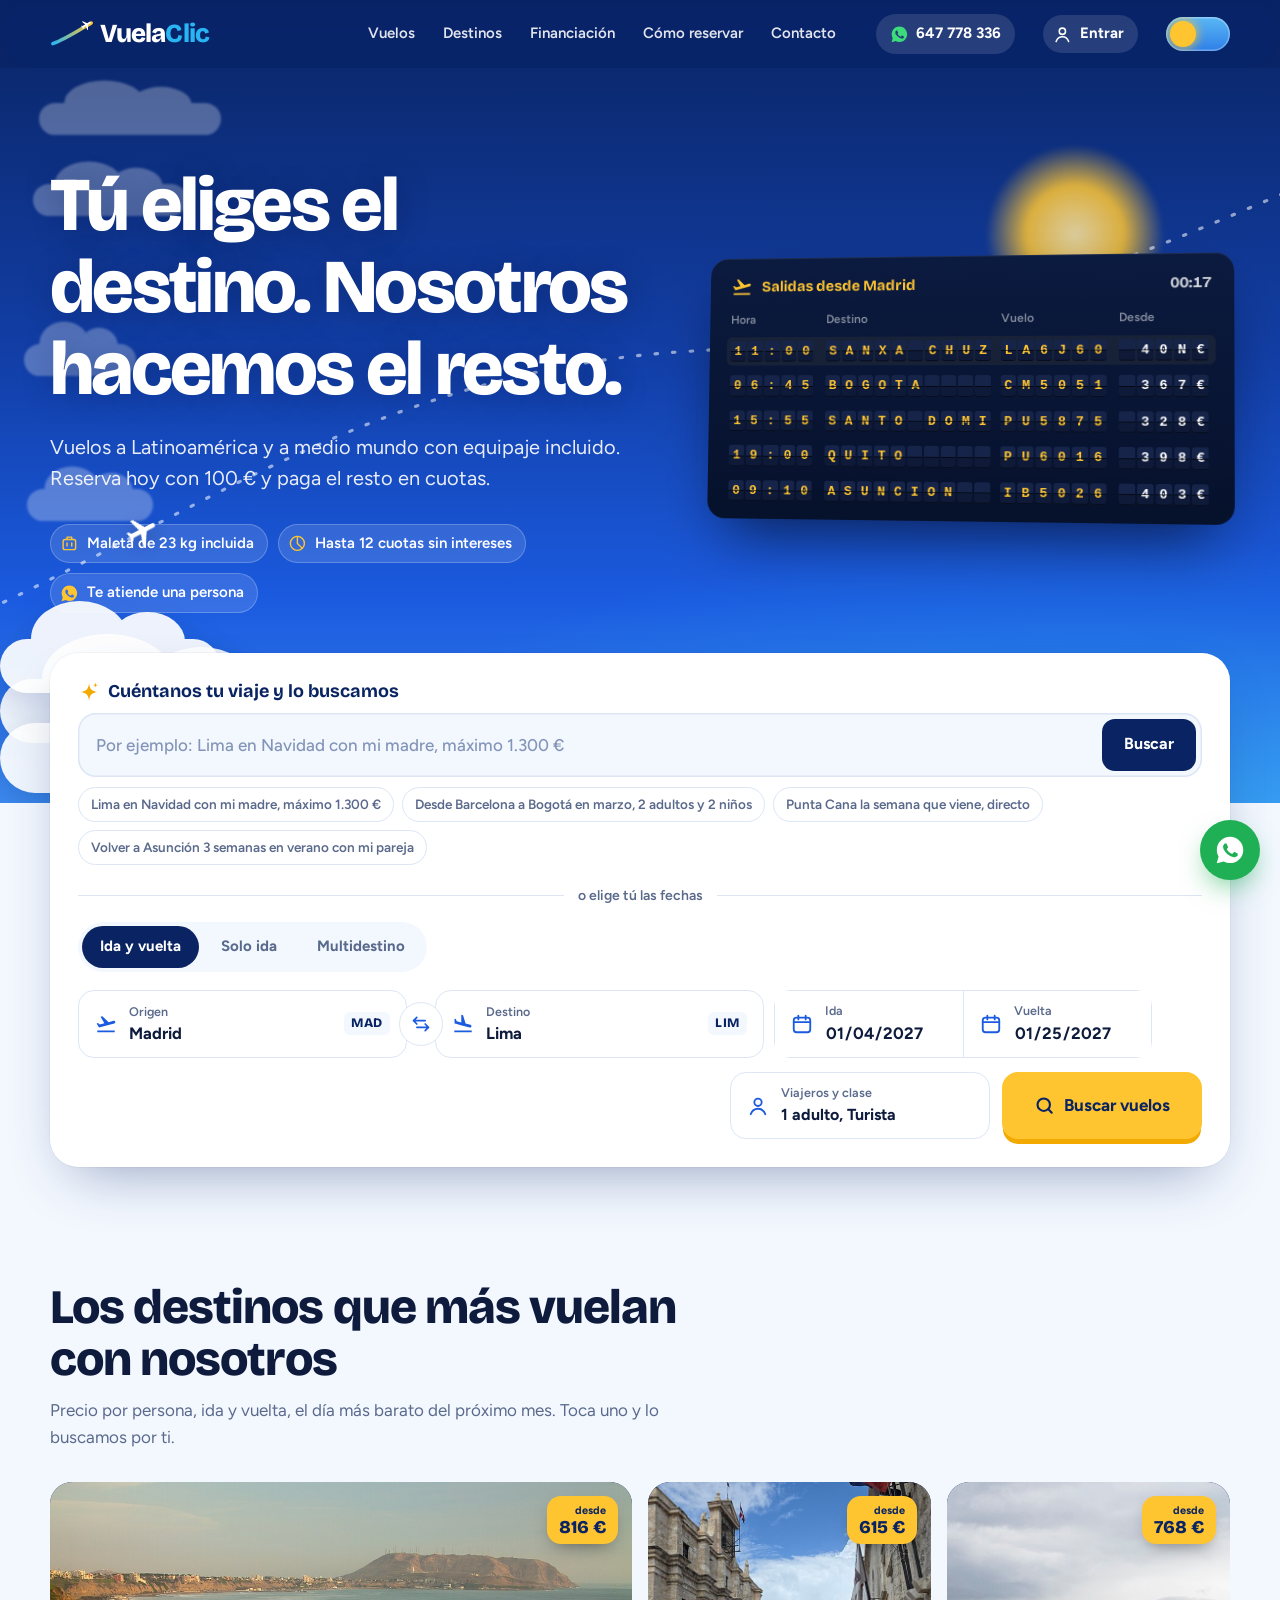
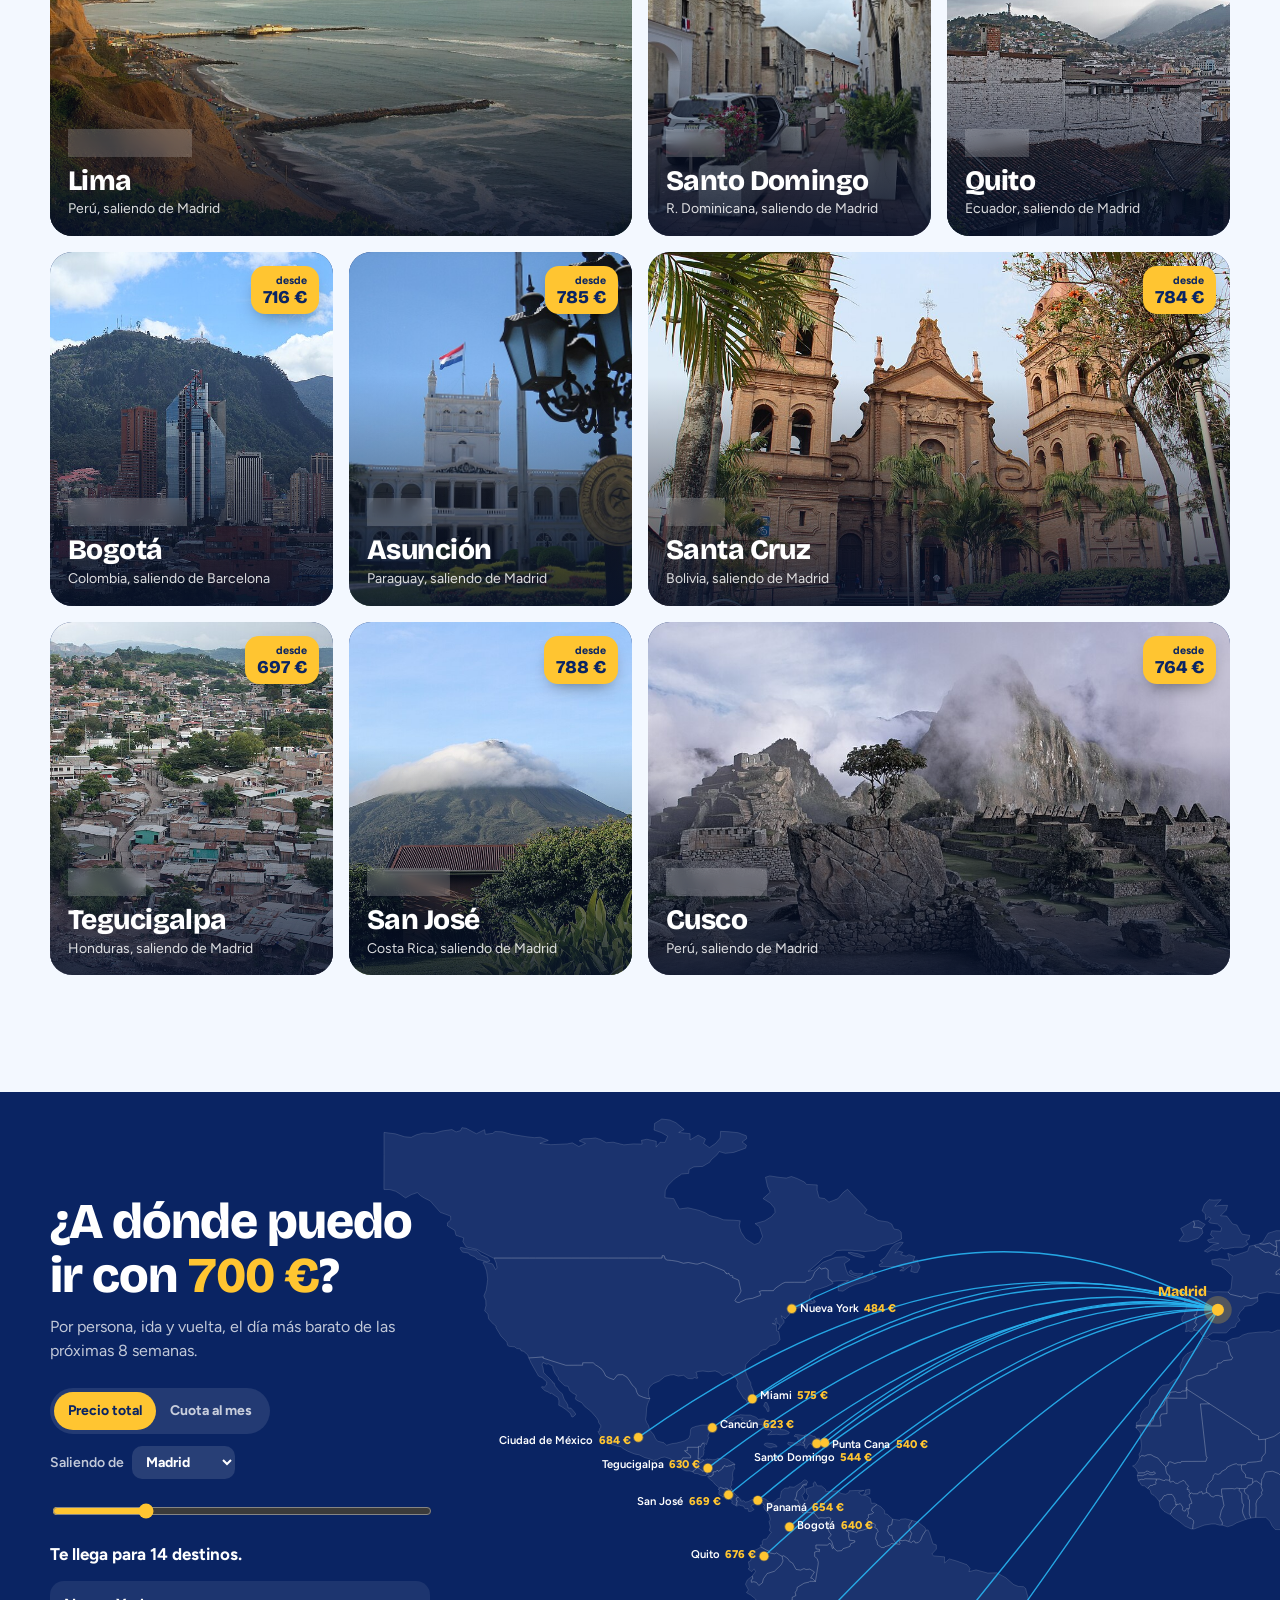
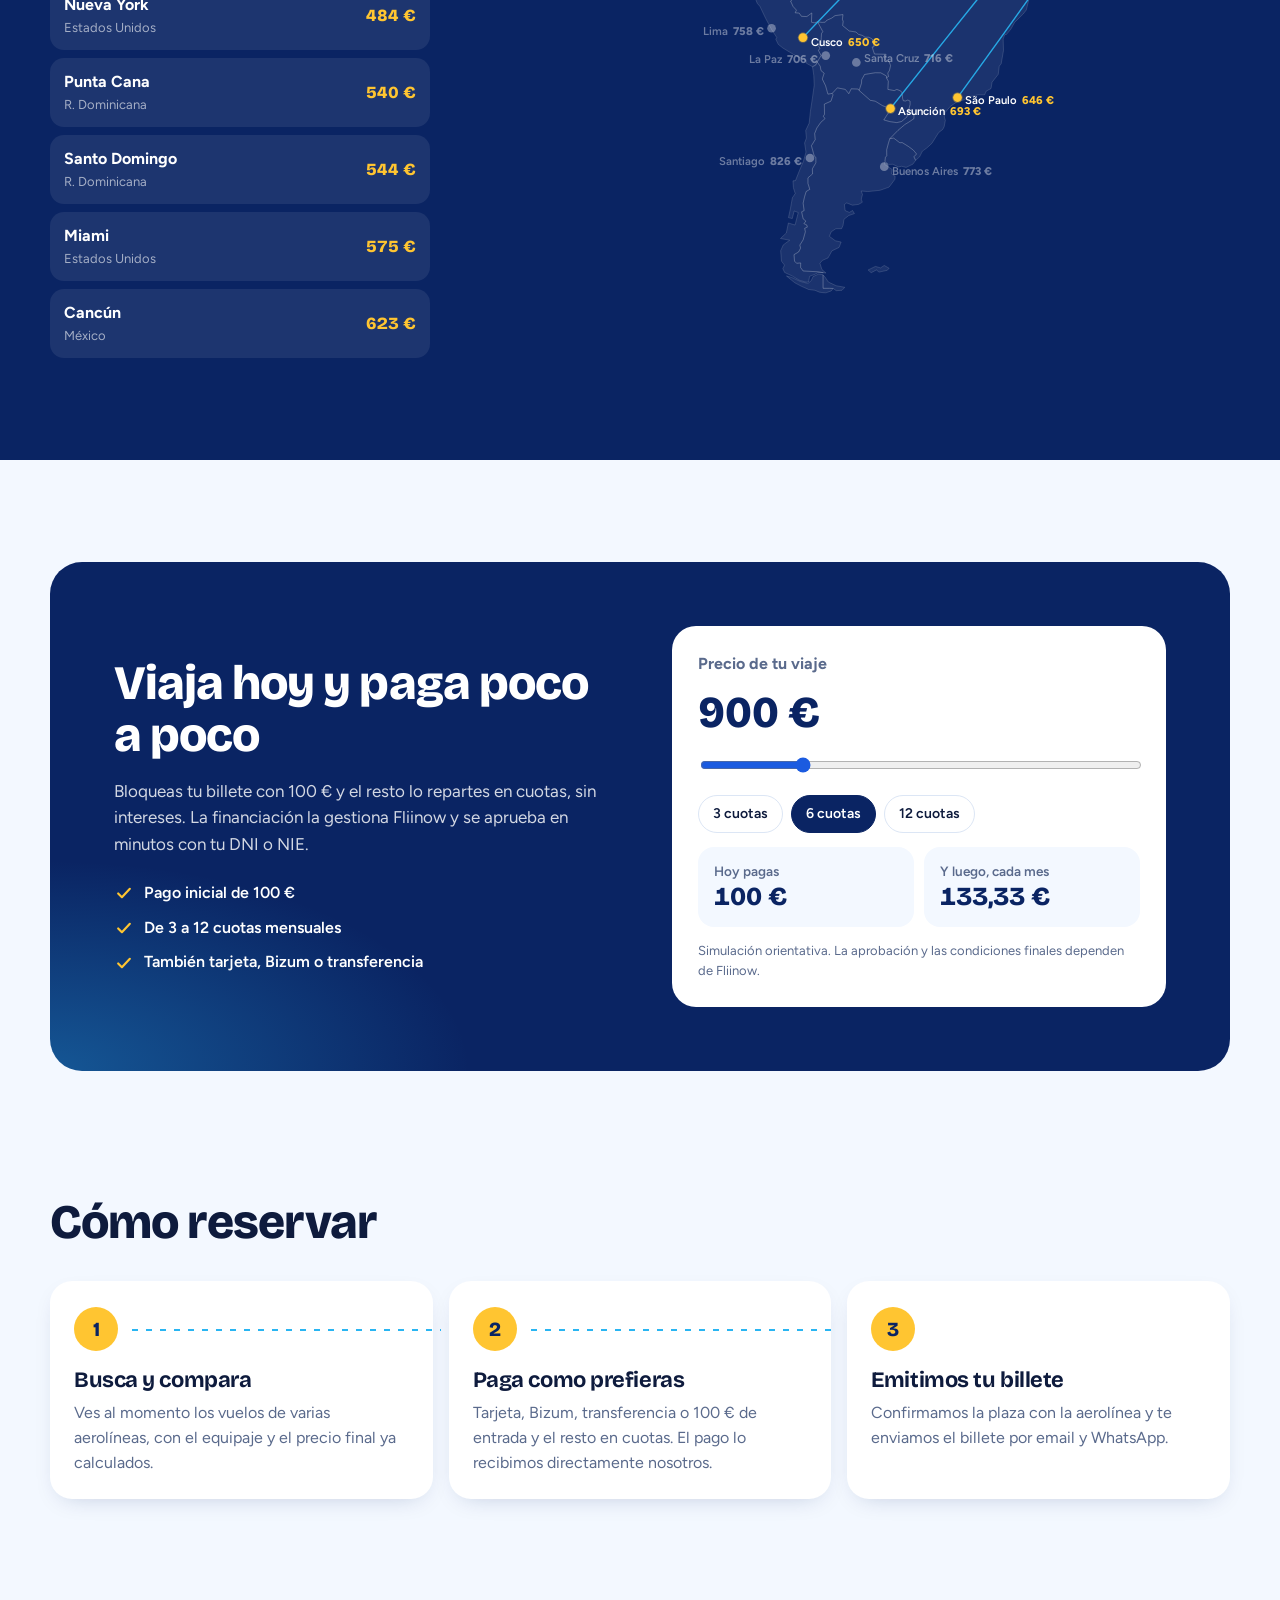
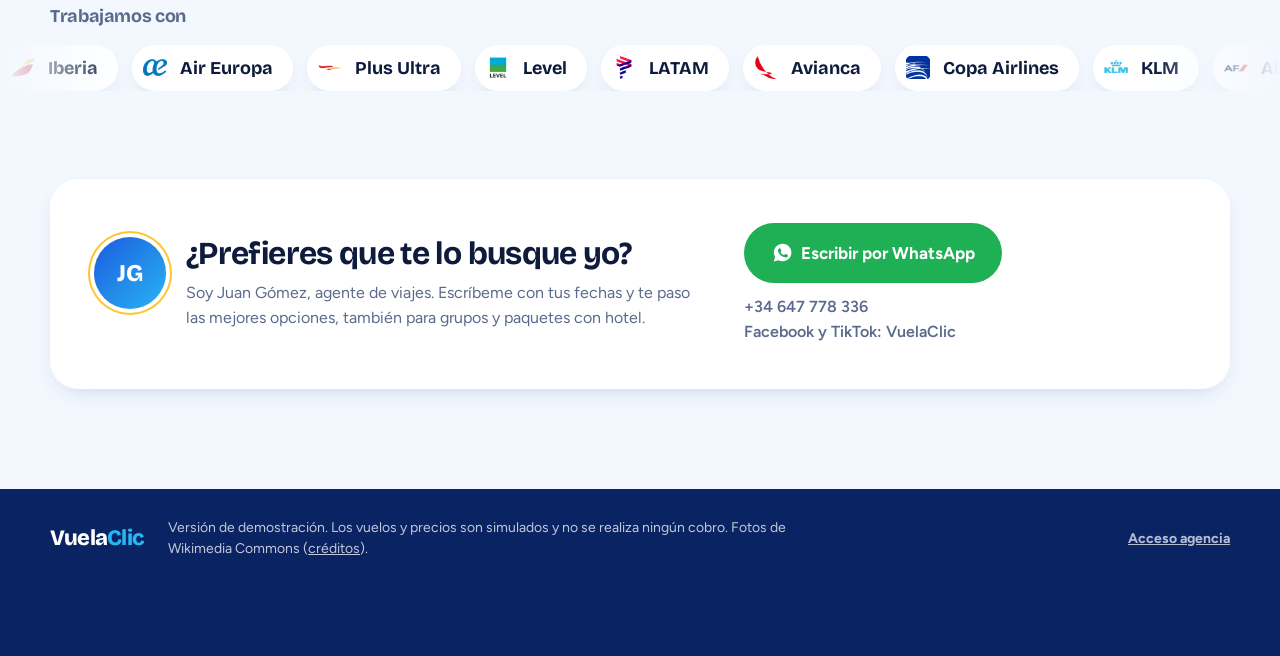
==== commit 35e68ecb: "Añade cuentas de cliente y amplía el panel de la agencia Web: registro, acceso, Mis viajes, datos y " ====
--- a/web/index.html
+++ b/web/index.html
@@ -49,6 +49,11 @@
 
 <a class="skip" href="#buscar">Ir al buscador</a>
 
+<!-- Aviso que la agencia publica desde su panel -->
+<div class="site-notice" id="site-notice" role="status" hidden>
+  <div class="wrap"><svg class="ic"><use href="#i-spark"/></svg><span id="site-notice-text"></span></div>
+</div>
+
 <header class="site-header" id="top">
   <div class="wrap header-row">
     <a class="logo" href="#top" aria-label="VuelaClic, inicio">
@@ -69,6 +74,9 @@
     <a class="header-wa" href="https://wa.me/34647778336" target="_blank" rel="noopener">
       <svg class="ic"><use href="#i-whatsapp"/></svg><span>647 778 336</span>
     </a>
+    <button type="button" class="account-btn" id="account-btn" aria-haspopup="dialog">
+      <svg class="ic"><use href="#i-user"/></svg><span class="acc-name">Entrar</span>
+    </button>
     <button type="button" class="theme-toggle" id="theme-toggle" aria-label="Modo noche" aria-pressed="false">
       <span class="toggle-knob"></span>
     </button>
@@ -406,6 +414,24 @@
   </div>
 </dialog>
 
+<dialog class="account" id="account" aria-labelledby="account-title">
+  <div class="account-inner">
+    <aside class="account-side" aria-hidden="true">
+      <span class="logo-word">Vuela<b>Clic</b></span>
+      <svg class="account-route" viewBox="0 0 240 160"><path d="M10 140 C 60 120, 90 40, 150 50 S 220 20, 235 10" fill="none"/><use href="#i-plane" x="196" y="14" width="26" height="26" transform="rotate(60 209 27)"/></svg>
+      <ul>
+        <li><svg class="ic"><use href="#i-suitcase"/></svg>Todos tus viajes y billetes en un sitio</li>
+        <li><svg class="ic"><use href="#i-user"/></svg>Tus viajeros guardados: reservas en un minuto</li>
+        <li><svg class="ic"><use href="#i-whatsapp"/></svg>Juan ve tu reserva y te atiende antes</li>
+      </ul>
+    </aside>
+    <div class="account-main">
+      <button type="button" class="icon-btn account-close" id="account-close" aria-label="Cerrar"><svg class="ic"><use href="#i-close"/></svg></button>
+      <div id="account-body"></div>
+    </div>
+  </div>
+</dialog>
+
 <div class="toast" id="toast" role="status" hidden></div>
 
 <script src="js/data.js"></script>
@@ -413,9 +439,11 @@
 <script src="vendor/qrcode.js"></script>
 <script src="js/simulator.js"></script>
 <script src="js/api.js"></script>
+<script src="js/accounts.js"></script>
 <script src="js/globe.js"></script>
 <script src="js/seats.js"></script>
 <script src="js/app.js"></script>
+<script src="js/account-ui.js"></script>
 <script src="js/explorer.js"></script>
 <script src="js/assistant.js"></script>
 </body>
--- a/web/css/styles.css
+++ b/web/css/styles.css
@@ -861,6 +861,144 @@
 }
 
 /* ======================================================================
+   Cuenta de cliente
+   ====================================================================== */
+.site-notice { position: relative; z-index: 41; background: var(--sun); color: var(--night); font-weight: 700; font-size: 14.5px; }
+.site-notice .wrap { display: flex; align-items: center; justify-content: center; gap: 8px; padding: 9px 0; text-align: center; }
+.site-notice .ic { flex: none; }
+
+.account-btn {
+  display: inline-flex; align-items: center; gap: 8px; height: 38px; padding: 0 14px 0 10px; border: 0; border-radius: 999px;
+  background: rgba(255, 255, 255, .12); color: #fff; font-weight: 700; font-size: 15px; white-space: nowrap;
+}
+.account-btn:hover { background: rgba(255, 255, 255, .2); }
+.account-btn:has(.acc-avatar) { padding-left: 4px; }
+.acc-avatar {
+  flex: none; display: grid; place-items: center; width: 30px; height: 30px; border-radius: 50%;
+  background: linear-gradient(135deg, var(--sky), var(--blue)); color: #fff; font: 800 12.5px/1 var(--display); letter-spacing: .02em;
+}
+.acc-avatar.sm { width: 32px; height: 32px; }
+.acc-avatar.big { width: 58px; height: 58px; font-size: 20px; box-shadow: 0 0 0 3px var(--card), 0 0 0 5px var(--sun); }
+
+.account {
+  width: min(860px, 100% - 24px); max-height: min(92vh, 760px); padding: 0; border: 0; border-radius: 28px;
+  background: var(--card); color: var(--ink); box-shadow: 0 40px 100px -20px rgba(6, 17, 43, .6); overflow: hidden;
+}
+.account::backdrop { background: rgba(6, 17, 43, .55); backdrop-filter: blur(4px); }
+.account[open] { animation: pop .3s var(--ease-out); }
+.account-inner { display: grid; grid-template-columns: 300px 1fr; max-height: inherit; }
+.account.is-profile { width: min(760px, 100% - 24px); }
+.account.is-profile .account-inner { grid-template-columns: 1fr; }
+.account.is-profile .account-side { display: none; }
+.account-side {
+  position: relative; display: flex; flex-direction: column; gap: 18px; padding: 30px 26px; color: #fff; overflow: hidden;
+  background: radial-gradient(400px 260px at 0% 100%, rgba(41, 181, 242, .45), transparent 70%), linear-gradient(160deg, #0A2463, #1B5BE0);
+}
+.account-side .logo-word { font-size: 24px; }
+.account-route { width: 100%; height: auto; margin: auto 0 0; color: #fff; }
+.account-route path { stroke: rgba(255, 255, 255, .55); stroke-width: 2.5; stroke-dasharray: 2 10; stroke-linecap: round; animation: dash 3s linear infinite; }
+.account-side ul { list-style: none; margin: 0; padding: 0; display: grid; gap: 12px; font-weight: 600; font-size: 14.5px; }
+.account-side li { display: flex; gap: 10px; align-items: flex-start; }
+.account-side li .ic { color: var(--sun); margin-top: 1px; }
+.account-main { position: relative; padding: 30px 30px 28px; overflow: auto; display: grid; gap: 14px; align-content: start; }
+.account-close { position: absolute; top: 16px; right: 16px; }
+#account-body { display: grid; gap: 14px; }
+#account-body h2 { font-size: 28px; padding-right: 44px; }
+.acc-lead { color: var(--muted); }
+.acc-switch, .acc-tabs { display: grid; grid-auto-flow: column; grid-auto-columns: 1fr; gap: 4px; padding: 4px; border-radius: 999px; background: var(--cloud); }
+.acc-switch button, .acc-tabs button { border: 0; background: transparent; padding: 9px 12px; border-radius: 999px; font-weight: 700; color: var(--muted); white-space: nowrap; }
+.acc-switch [aria-selected=true], .acc-tabs [aria-selected=true] { background: var(--pick); color: #fff; }
+.count-pill { display: inline-grid; place-items: center; min-width: 20px; height: 20px; padding: 0 6px; margin-left: 4px; border-radius: 999px; background: var(--sun); color: var(--night); font-size: 12px; }
+.acc-form { display: grid; gap: 12px; }
+.pass-wrap { position: relative; display: block; }
+.pass-wrap input { padding-right: 76px; }
+.pass-eye { position: absolute; right: 6px; top: 50%; transform: translateY(-50%); border: 0; background: var(--cloud); color: var(--muted); font-weight: 700; font-size: 13px; padding: 6px 10px; border-radius: 8px; }
+.pass-meter { display: grid; grid-template-columns: repeat(3, 1fr); gap: 4px; margin-top: 8px; }
+.pass-meter i { height: 4px; border-radius: 2px; background: var(--line); transition: background-color .25s; }
+.pass-meter i.on.s1 { background: var(--mid); }
+.pass-meter i.on.s2 { background: var(--sky); }
+.pass-meter i.on.s3 { background: var(--cheap); }
+.pass-hint { display: block; margin-top: 4px; color: var(--muted); font-size: 13px; font-weight: 600; }
+.acc-forgot { justify-self: start; font-size: 14px; }
+.acc-check { font-size: 14px; font-weight: 600; align-items: flex-start; }
+.acc-check input { flex: none; margin-top: 2px; }
+.acc-submit { width: 100%; min-height: 52px; font-size: 16.5px; }
+.acc-demo { display: flex; align-items: center; gap: 12px; padding: 12px 14px; border-radius: 16px; background: rgba(255, 197, 49, .16); }
+.acc-demo > .ic { color: var(--sun-deep); }
+.acc-demo div { flex: 1; min-width: 0; }
+.acc-demo small { display: block; color: var(--muted); font-size: 13px; overflow-wrap: anywhere; }
+.btn-xs { padding: .5em 1em; font-size: 13.5px; flex: none; }
+.acc-head { display: flex; align-items: center; gap: 14px; flex-wrap: wrap; padding-right: 40px; }
+.acc-head > div { flex: 1; min-width: 0; }
+.acc-head h2 { padding-right: 0 !important; font-size: 24px !important; }
+.acc-head small { color: var(--muted); font-weight: 600; overflow-wrap: anywhere; }
+.acc-logout { font-size: 14px; }
+.acc-sub { font-size: 17px; margin-top: 4px; }
+.trip-cards { list-style: none; margin: 0; padding: 0; display: grid; gap: 10px; }
+.trip-card { display: grid; gap: 10px; padding: 16px 18px; border-radius: 18px; border: 1.5px solid var(--line); background: var(--card); }
+.trip-cards.past .trip-card { background: var(--cloud); border-color: transparent; }
+.trip-card-top { display: flex; justify-content: space-between; align-items: center; gap: 10px; flex-wrap: wrap; }
+.trip-route { font: 800 19px/1.2 var(--display); }
+.trip-route small { font: 600 13px var(--text); color: var(--muted); }
+.trip-card-meta { display: flex; gap: 16px; flex-wrap: wrap; color: var(--muted); font-size: 14px; font-weight: 600; }
+.trip-card-meta span { display: inline-flex; align-items: center; gap: 6px; }
+.trip-card-meta .ic { width: 16px; height: 16px; }
+.trip-card-foot { display: flex; align-items: center; gap: 18px; flex-wrap: wrap; padding-top: 10px; border-top: 1px dashed var(--line); }
+.trip-card-foot small { display: block; color: var(--muted); font-size: 12.5px; font-weight: 600; }
+.trip-card-foot b { font: 800 17px/1.2 var(--display); }
+.trip-card-foot .loc { font-family: 'Courier New', monospace; letter-spacing: .1em; color: var(--blue); }
+.trip-card-foot .btn { margin-left: auto; }
+.chip-s { display: inline-block; padding: 3px 10px; border-radius: 999px; font-size: 12.5px; font-weight: 700; }
+.chip-s.ok { background: rgba(18, 160, 106, .12); color: #0B7A50; }
+.chip-s.warn { background: rgba(255, 197, 49, .28); color: #7A5200; }
+.chip-s.bad { background: rgba(226, 87, 76, .12); color: #B7342A; }
+.acc-empty { display: grid; justify-items: center; gap: 8px; text-align: center; padding: 28px 16px; border-radius: 18px; background: var(--cloud); }
+.acc-empty > .ic { width: 34px; height: 34px; color: var(--sky); }
+.acc-empty h3 { font-size: 20px; }
+.acc-empty p { color: var(--muted); max-width: 40ch; margin-bottom: 6px; }
+.pax-saved { list-style: none; margin: 0; padding: 0; display: grid; gap: 8px; }
+.pax-saved li { display: flex; align-items: center; gap: 12px; padding: 10px 12px; border-radius: 16px; border: 1.5px solid var(--line); }
+.pax-saved li div { flex: 1; min-width: 0; }
+.pax-saved small { display: block; color: var(--muted); font-size: 13px; }
+.acc-banner { display: flex; align-items: center; gap: 10px; padding: 10px 12px; border-radius: 14px; background: rgba(41, 181, 242, .1); font-size: 14.5px; }
+.acc-banner > .ic { color: var(--blue); }
+.acc-banner span:not(.acc-avatar) { flex: 1; min-width: 0; }
+.acc-banner.is-in { background: rgba(18, 160, 106, .1); }
+.acc-banner.is-in > .ic { color: var(--cheap); }
+#ticket-slot { display: grid; gap: 14px; }
+
+:root[data-theme=night] .chip-s.ok { color: #4FD49E; }
+:root[data-theme=night] .chip-s.warn { color: #FFD66B; }
+:root[data-theme=night] .chip-s.bad { color: #FF8A80; }
+:root[data-theme=night] .trip-card-foot .loc, :root[data-theme=night] .acc-banner > .ic { color: var(--sky); }
+:root[data-theme=night] .acc-demo { color: var(--ink); }
+
+@media (max-width: 720px) {
+  .account-btn { width: 38px; padding: 0; justify-content: center; }
+  .account-btn:has(.acc-avatar) { padding: 0; }
+  .account-btn .acc-name { display: none; }
+  .header-row { gap: 10px; }
+  .account { width: 100%; max-height: 100dvh; height: 100dvh; border-radius: 0; margin: 0; max-width: none; }
+  .account.is-profile { width: 100%; }
+  .account-inner { grid-template-columns: 1fr; height: 100%; }
+  .account-side { display: none; }
+  .account-main { padding: 22px 18px; }
+  #account-body h2 { font-size: 24px; }
+  .trip-card-foot .btn { margin-left: 0; }
+  .acc-head { padding-right: 44px; }
+  .acc-head .acc-avatar.big { width: 48px; height: 48px; font-size: 17px; }
+  .acc-head h2 { font-size: 21px !important; }
+  .acc-logout { flex-basis: 100%; text-align: left; }
+}
+/* en móviles muy estrechos WhatsApp ya está en el botón flotante */
+@media (max-width: 380px) {
+  .header-wa { display: none; }
+  .account-btn { margin-left: auto; }
+  .acc-tabs button, .acc-switch button { padding: 9px 4px; font-size: 14px; }
+  .acc-tabs > *, .acc-switch > *, .acc-head > * { min-width: 0; }
+}
+
+/* ======================================================================
    Modo noche: el sol se pone, salen la luna y las estrellas
    ====================================================================== */
 .theme-toggle {
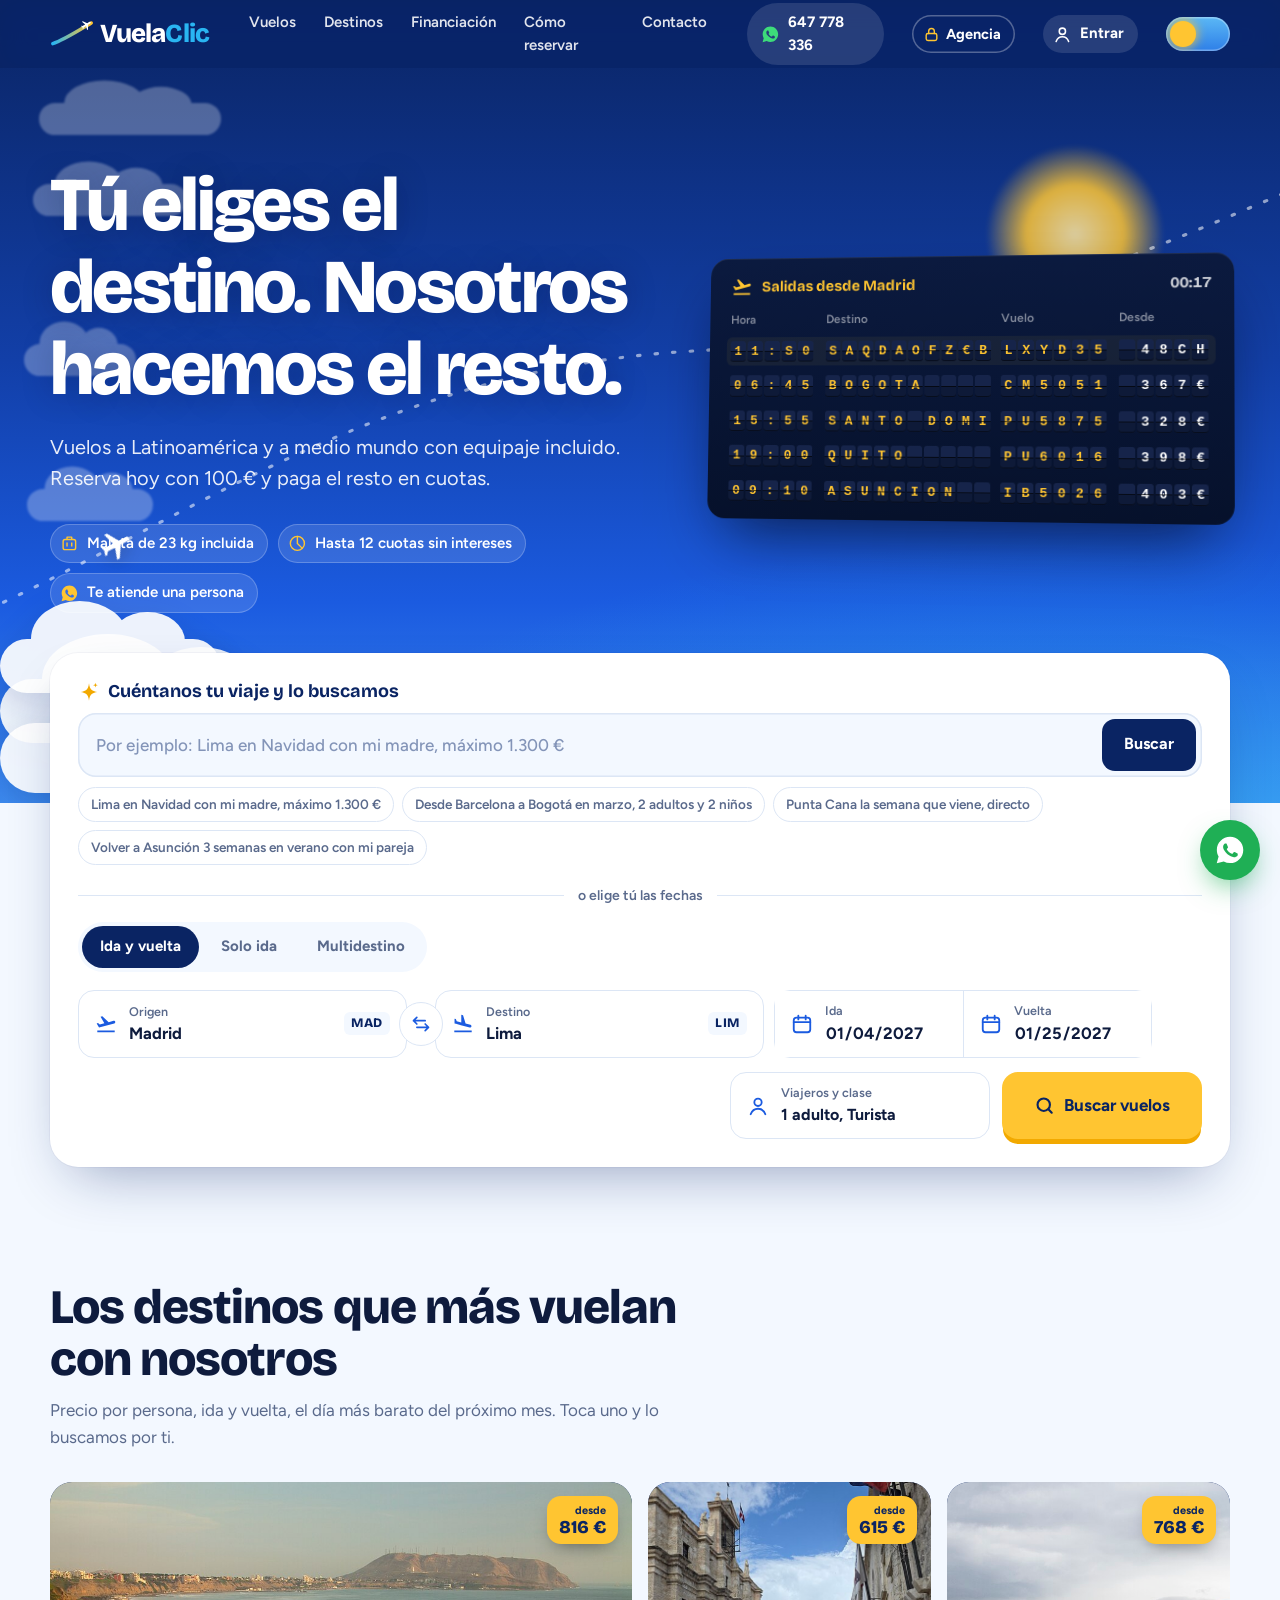
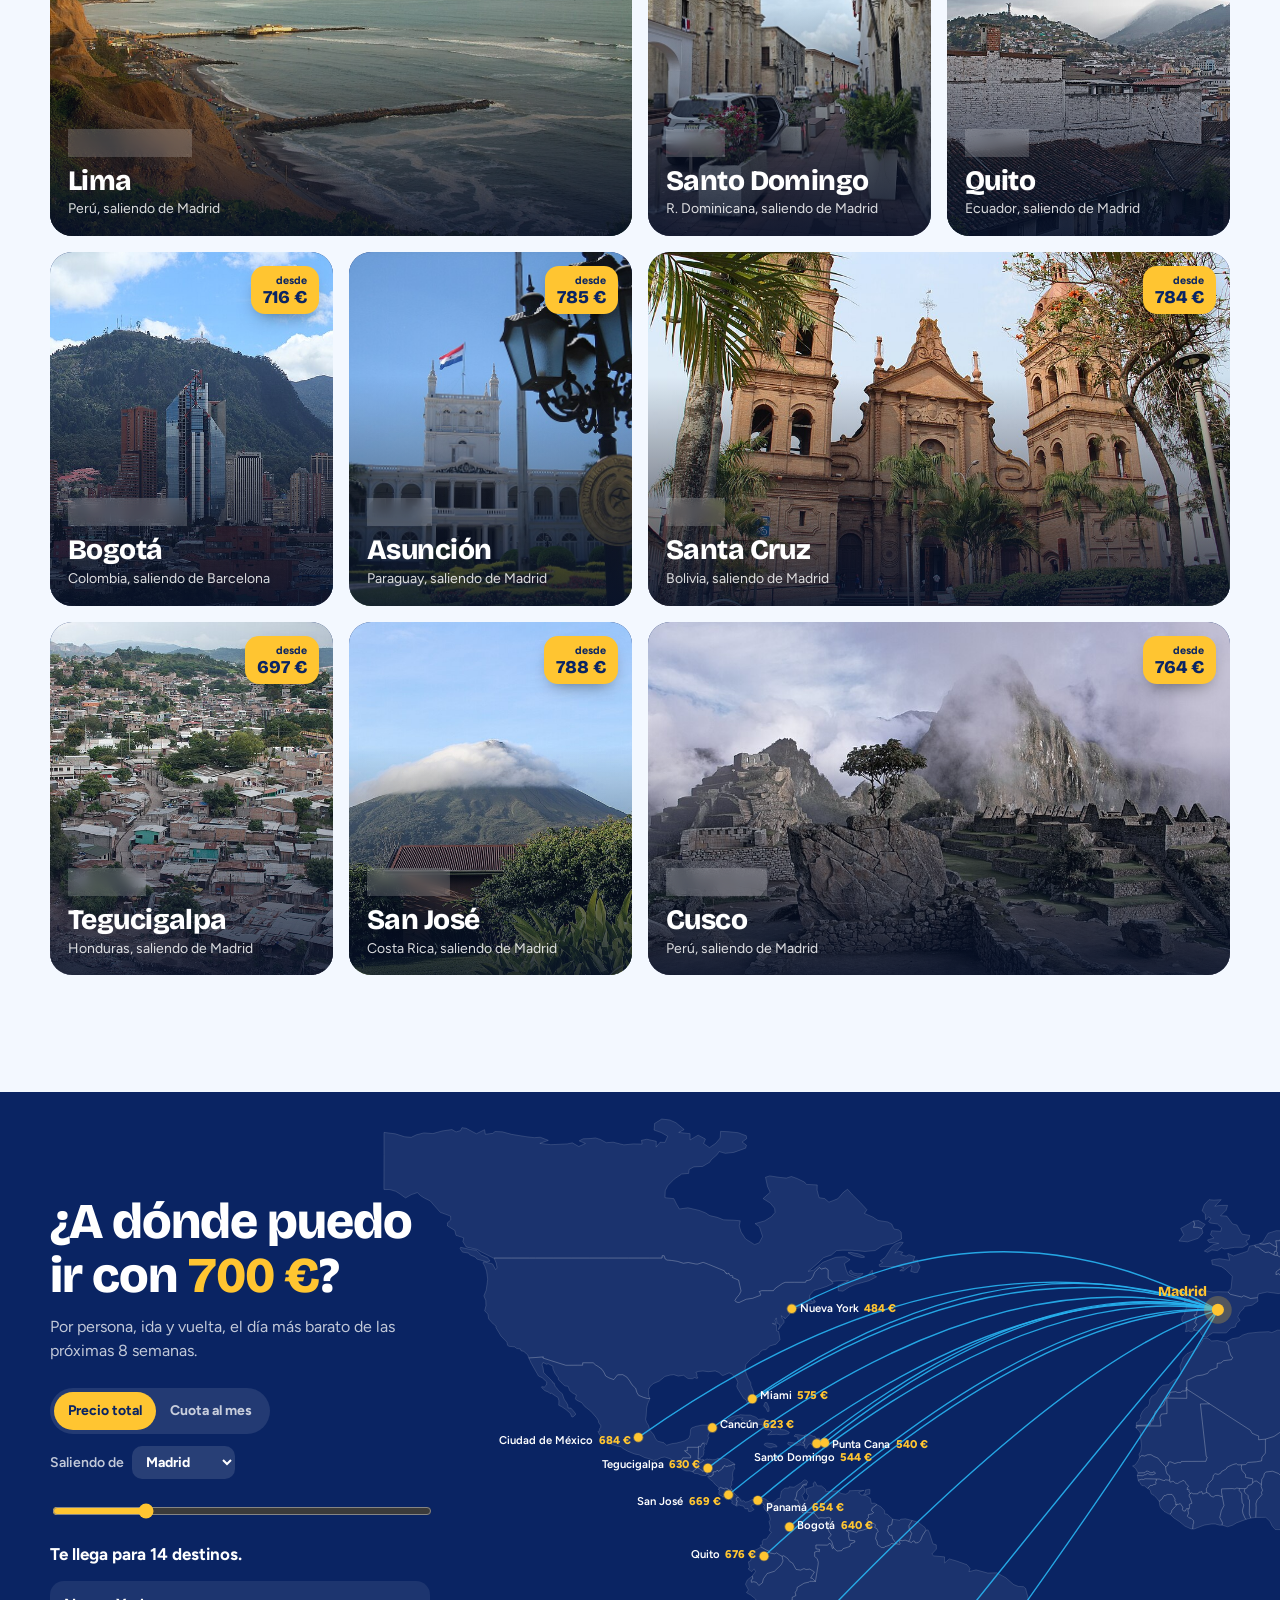
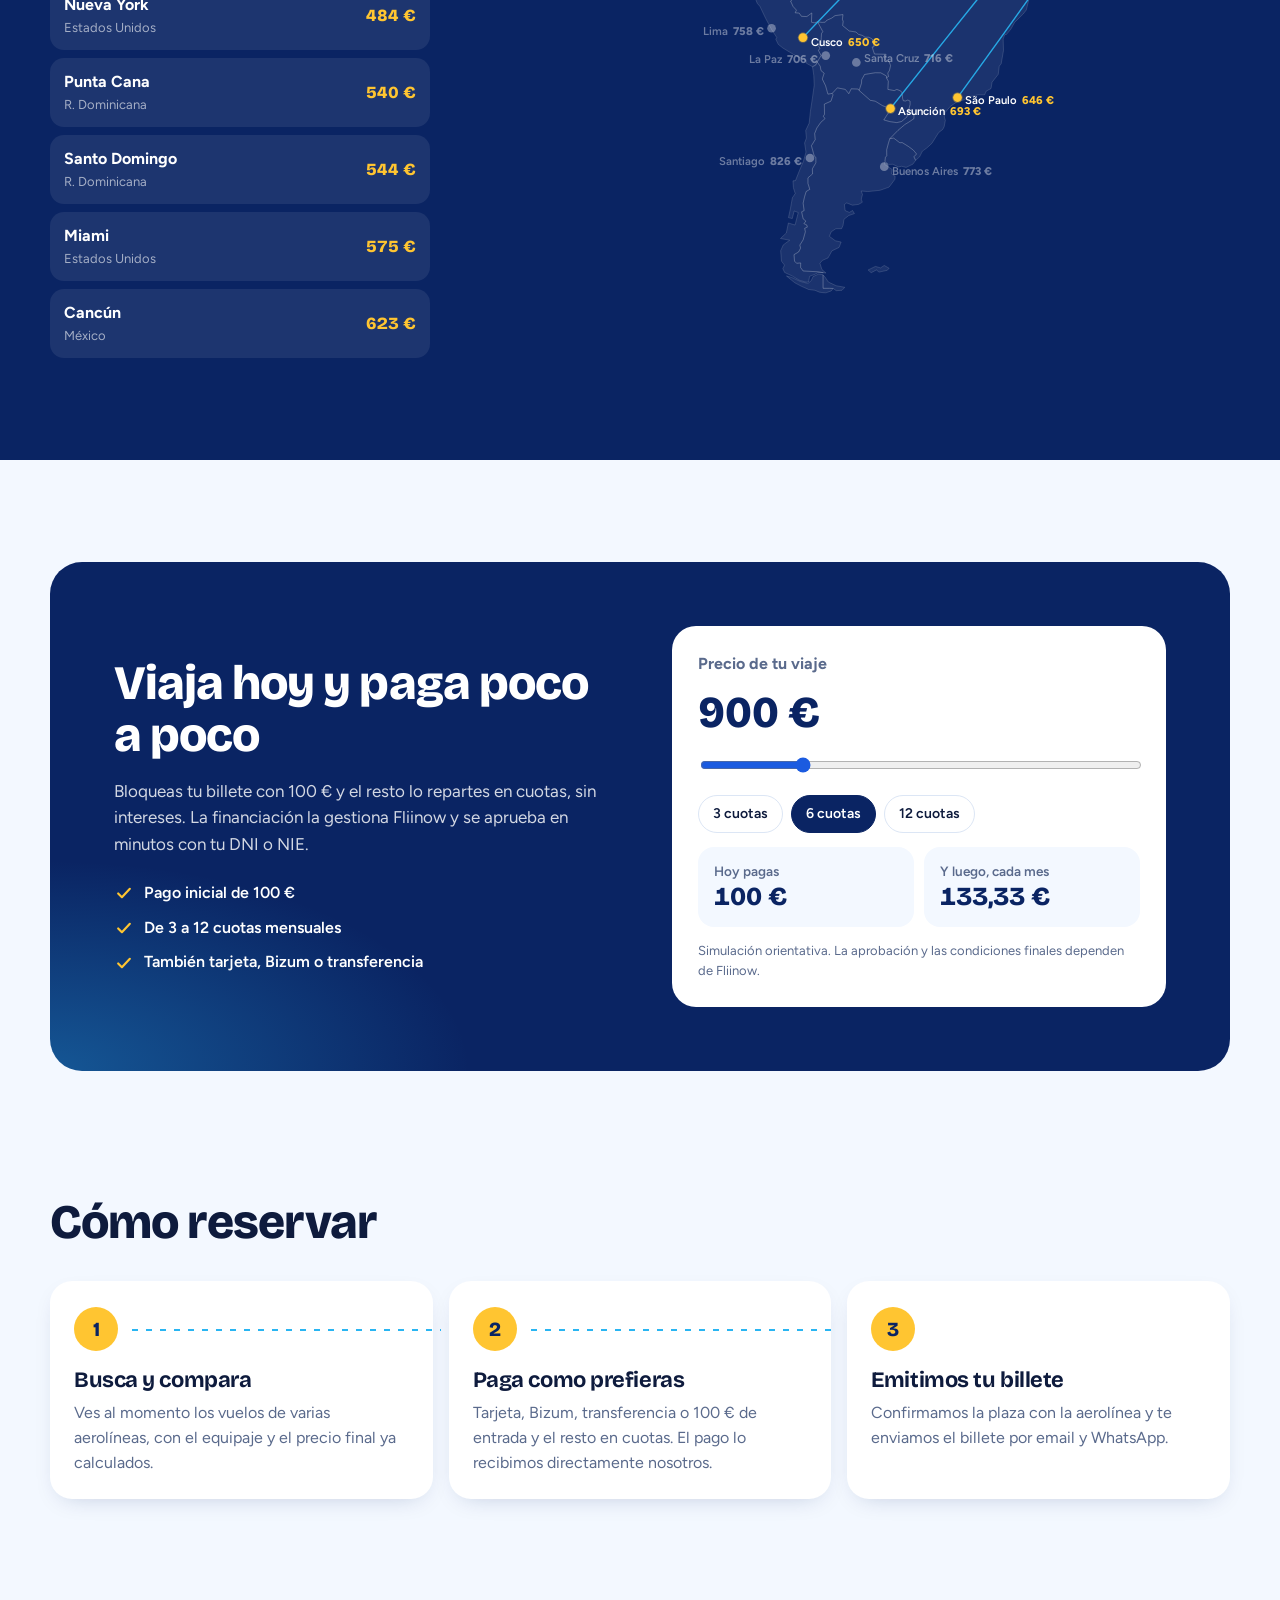
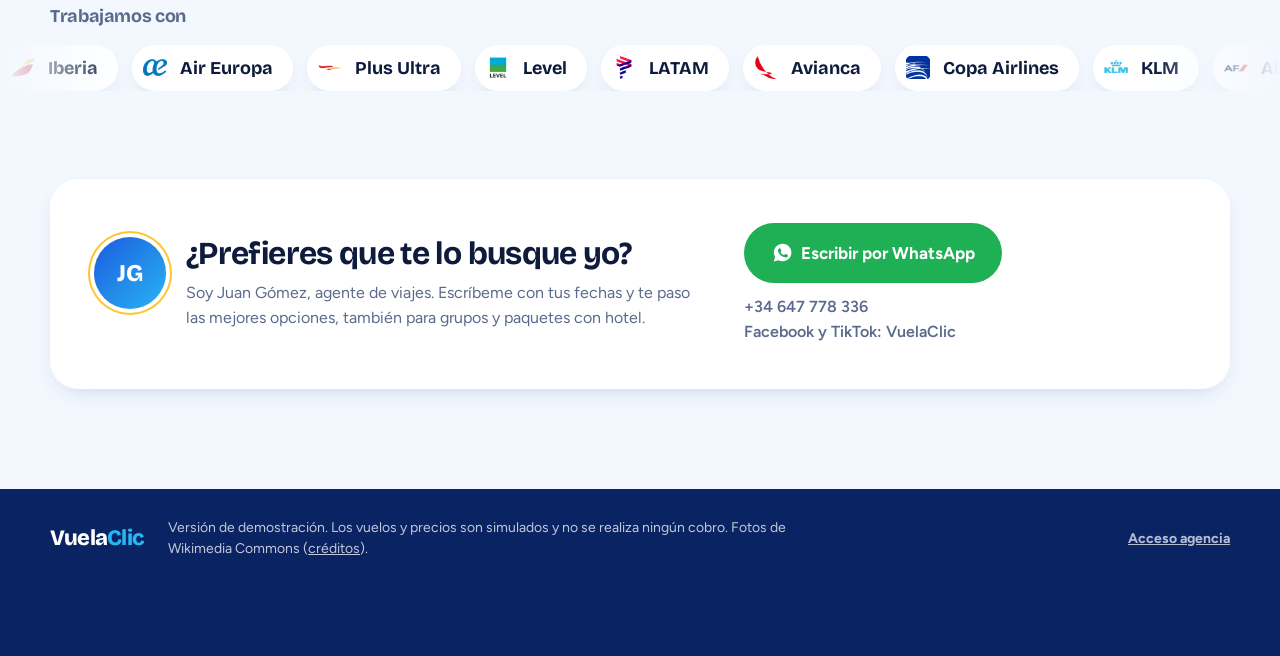
==== commit 19ab69e5: "Añade el usuario administrador de Juan y el botón Agencia en la cabecera La contraseña de Juan solo " ====
--- a/web/index.html
+++ b/web/index.html
@@ -44,6 +44,7 @@
   <symbol id="i-whatsapp" viewBox="0 0 24 24"><path fill="currentColor" d="M12.04 2C6.58 2 2.13 6.45 2.13 11.91c0 1.75.46 3.45 1.32 4.95L2.05 22l5.25-1.38a9.9 9.9 0 0 0 4.74 1.21c5.46 0 9.91-4.45 9.91-9.91S17.5 2 12.04 2zm5.8 14.03c-.24.68-1.42 1.3-1.96 1.35-.5.05-.97.23-3.28-.68-2.77-1.09-4.53-3.93-4.67-4.11-.13-.18-1.11-1.48-1.11-2.82s.7-2 .95-2.27c.25-.27.54-.34.72-.34l.52.01c.17.01.39-.06.61.47.23.54.77 1.88.84 2.02.07.13.11.29.02.47-.09.18-.13.29-.27.45l-.4.47c-.13.13-.27.28-.12.55.16.27.7 1.15 1.5 1.86 1.03.92 1.9 1.2 2.17 1.34.27.13.43.11.59-.07.16-.18.68-.79.86-1.06.18-.27.36-.23.61-.14.25.09 1.58.75 1.85.88.27.14.45.2.52.32.07.11.07.66-.17 1.33z"/></symbol>
   <symbol id="i-arrow" viewBox="0 0 24 24"><path fill="none" stroke="currentColor" stroke-width="2.2" stroke-linecap="round" stroke-linejoin="round" d="M15 6l-6 6 6 6"/></symbol>
   <symbol id="i-spark" viewBox="0 0 24 24"><path fill="currentColor" d="M12 2.5c.4 3.9 1.6 6.3 3.4 7.6 1.4 1 3.3 1.5 5.6 1.9-2.3.4-4.2.9-5.6 1.9-1.8 1.3-3 3.7-3.4 7.6-.4-3.9-1.6-6.3-3.4-7.6-1.4-1-3.3-1.5-5.6-1.9 2.3-.4 4.2-.9 5.6-1.9C10.4 8.8 11.6 6.4 12 2.5zM19 2l.6 1.9L21.5 4.5l-1.9.6L19 7l-.6-1.9-1.9-.6 1.9-.6z"/></symbol>
+  <symbol id="i-lock" viewBox="0 0 24 24"><g fill="none" stroke="currentColor" stroke-width="2" stroke-linecap="round"><rect x="4.5" y="10.5" width="15" height="10" rx="2.5"/><path d="M8 10.5V7.5a4 4 0 0 1 8 0v3"/></g></symbol>
   <symbol id="i-sliders" viewBox="0 0 24 24"><path fill="none" stroke="currentColor" stroke-width="2" stroke-linecap="round" d="M4 7h10M18 7h2M4 17h4M12 17h8M16 5v4M10 15v4"/></symbol>
 </svg>
 
@@ -73,6 +74,9 @@
     </nav>
     <a class="header-wa" href="https://wa.me/34647778336" target="_blank" rel="noopener">
       <svg class="ic"><use href="#i-whatsapp"/></svg><span>647 778 336</span>
+    </a>
+    <a class="admin-link" href="admin.html" title="Panel de la agencia" aria-label="Panel de la agencia">
+      <svg class="ic"><use href="#i-lock"/></svg><span>Agencia</span>
     </a>
     <button type="button" class="account-btn" id="account-btn" aria-haspopup="dialog">
       <svg class="ic"><use href="#i-user"/></svg><span class="acc-name">Entrar</span>
--- a/web/css/styles.css
+++ b/web/css/styles.css
@@ -872,6 +872,13 @@
   background: rgba(255, 255, 255, .12); color: #fff; font-weight: 700; font-size: 15px; white-space: nowrap;
 }
 .account-btn:hover { background: rgba(255, 255, 255, .2); }
+.admin-link {
+  display: inline-flex; align-items: center; gap: 6px; height: 38px; padding: 0 14px 0 11px; border-radius: 999px;
+  color: #fff; text-decoration: none; font-weight: 700; font-size: 14.5px; white-space: nowrap;
+  box-shadow: inset 0 0 0 1.5px rgba(255, 255, 255, .3);
+}
+.admin-link .ic { width: 17px; height: 17px; color: var(--sun); }
+.admin-link:hover { background: rgba(255, 255, 255, .1); }
 .account-btn:has(.acc-avatar) { padding-left: 4px; }
 .acc-avatar {
   flex: none; display: grid; place-items: center; width: 30px; height: 30px; border-radius: 50%;
@@ -977,6 +984,8 @@
   .account-btn { width: 38px; padding: 0; justify-content: center; }
   .account-btn:has(.acc-avatar) { padding: 0; }
   .account-btn .acc-name { display: none; }
+  .admin-link { width: 38px; padding: 0; justify-content: center; }
+  .admin-link span { display: none; }
   .header-row { gap: 10px; }
   .account { width: 100%; max-height: 100dvh; height: 100dvh; border-radius: 0; margin: 0; max-width: none; }
   .account.is-profile { width: 100%; }
@@ -993,7 +1002,11 @@
 /* en móviles muy estrechos WhatsApp ya está en el botón flotante */
 @media (max-width: 380px) {
   .header-wa { display: none; }
-  .account-btn { margin-left: auto; }
+  .admin-link { margin-left: auto; }
+  .header-row { gap: 8px; }
+  .logo-swoosh { width: 34px; height: 22px; }
+  .logo-word { font-size: 22px; }
+  .admin-link, .account-btn { width: 34px; height: 34px; }
   .acc-tabs button, .acc-switch button { padding: 9px 4px; font-size: 14px; }
   .acc-tabs > *, .acc-switch > *, .acc-head > * { min-width: 0; }
 }
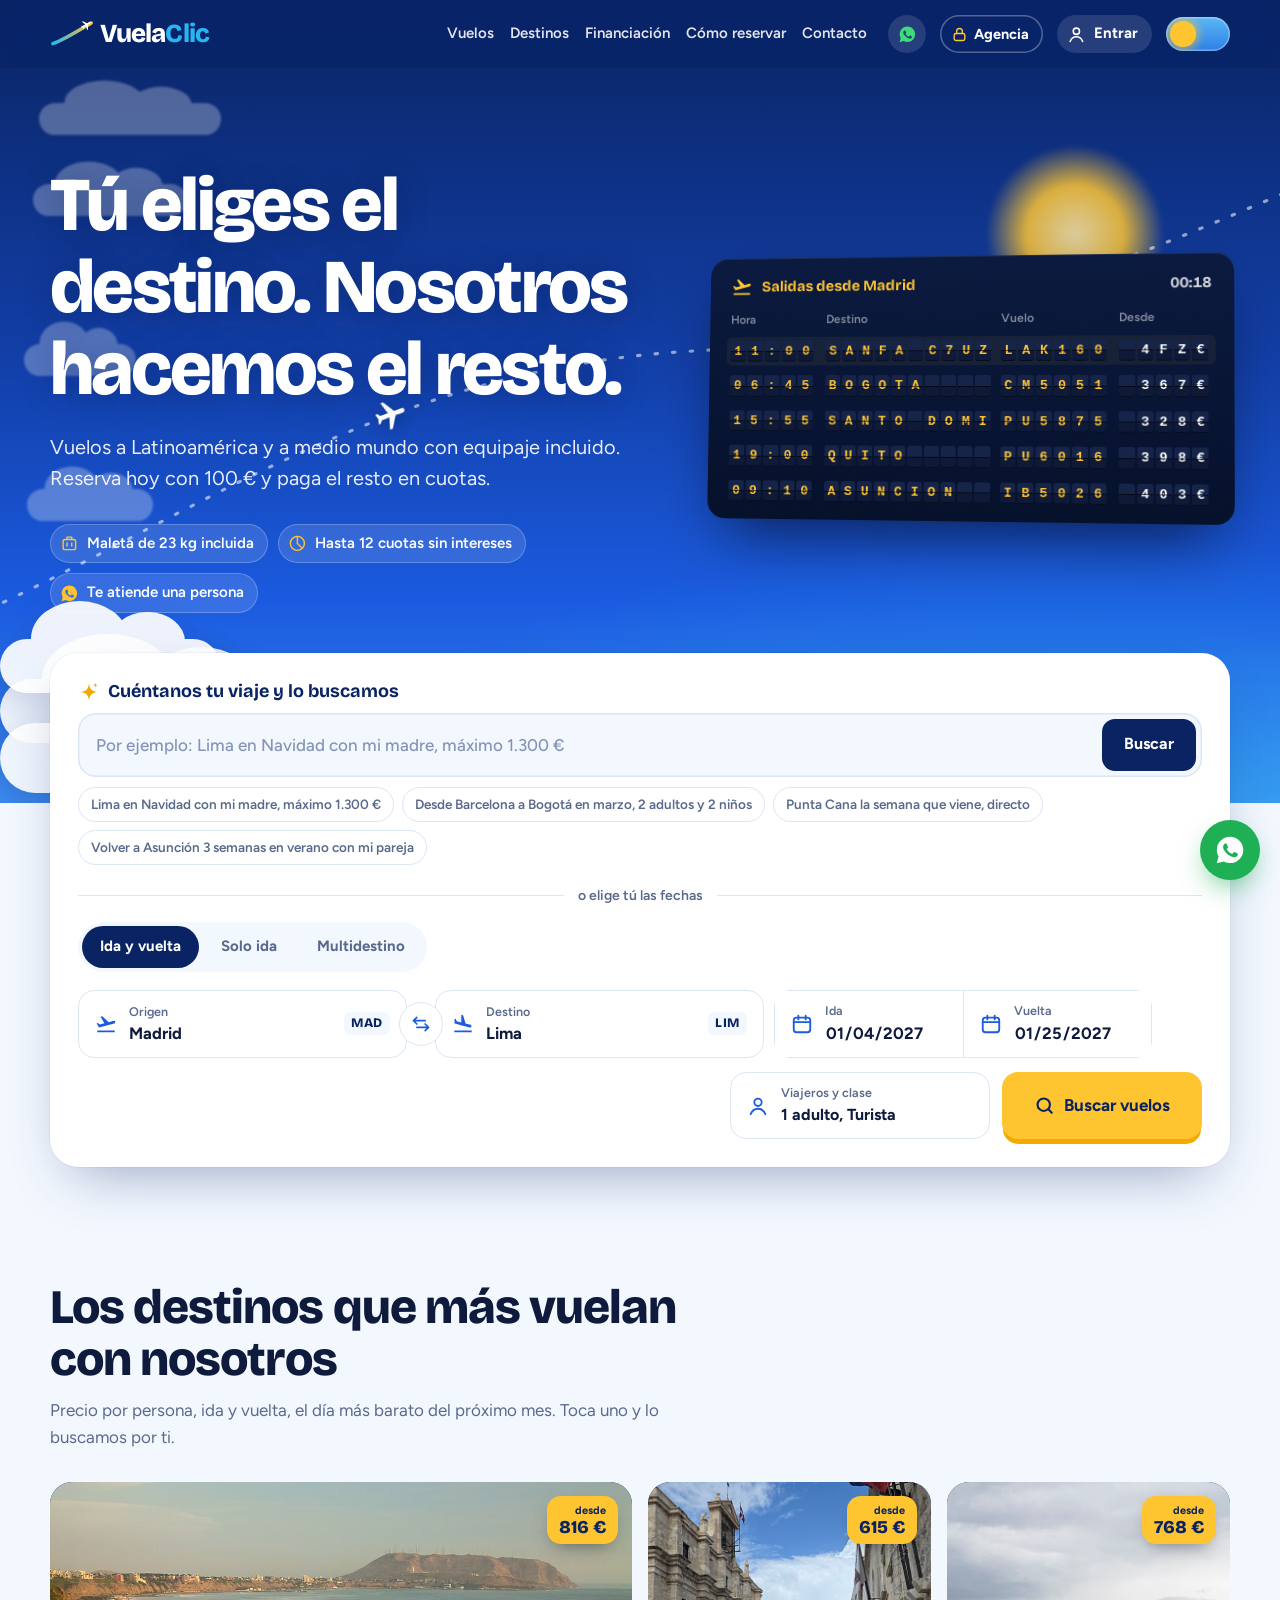
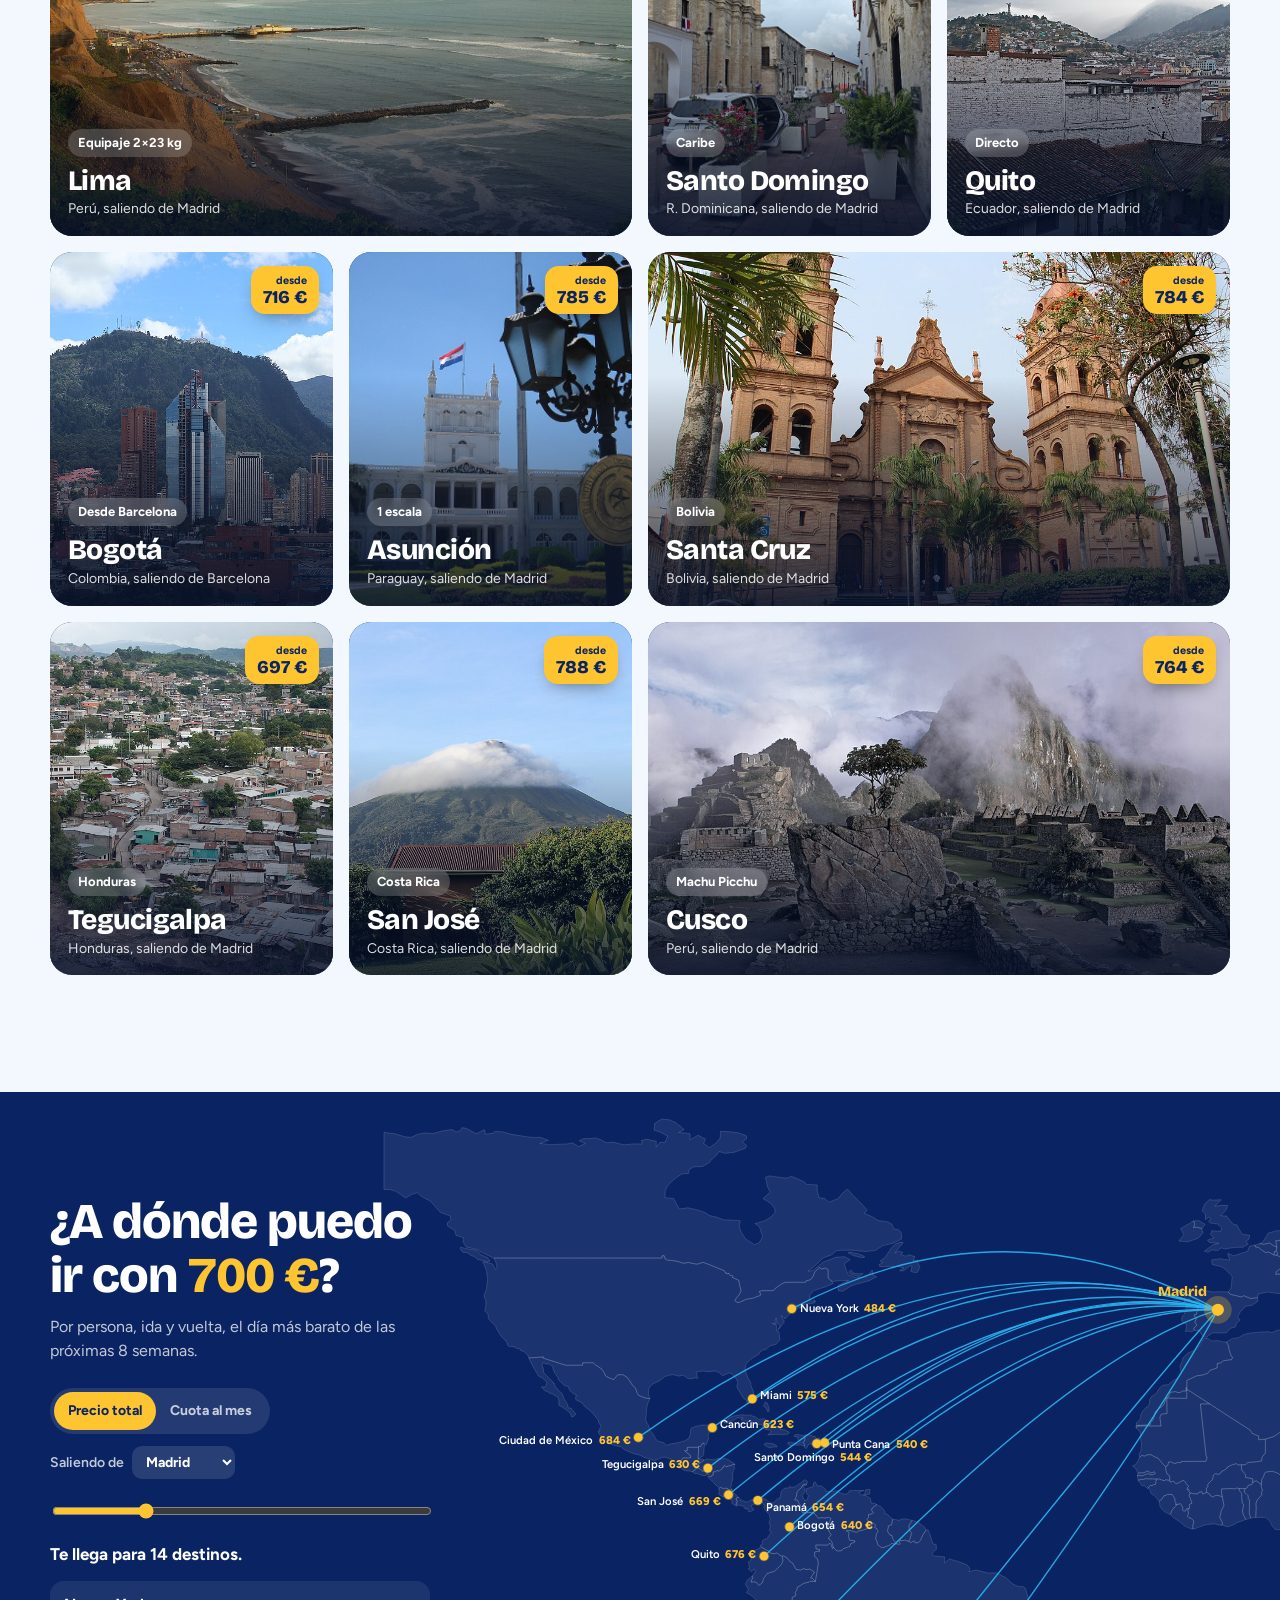
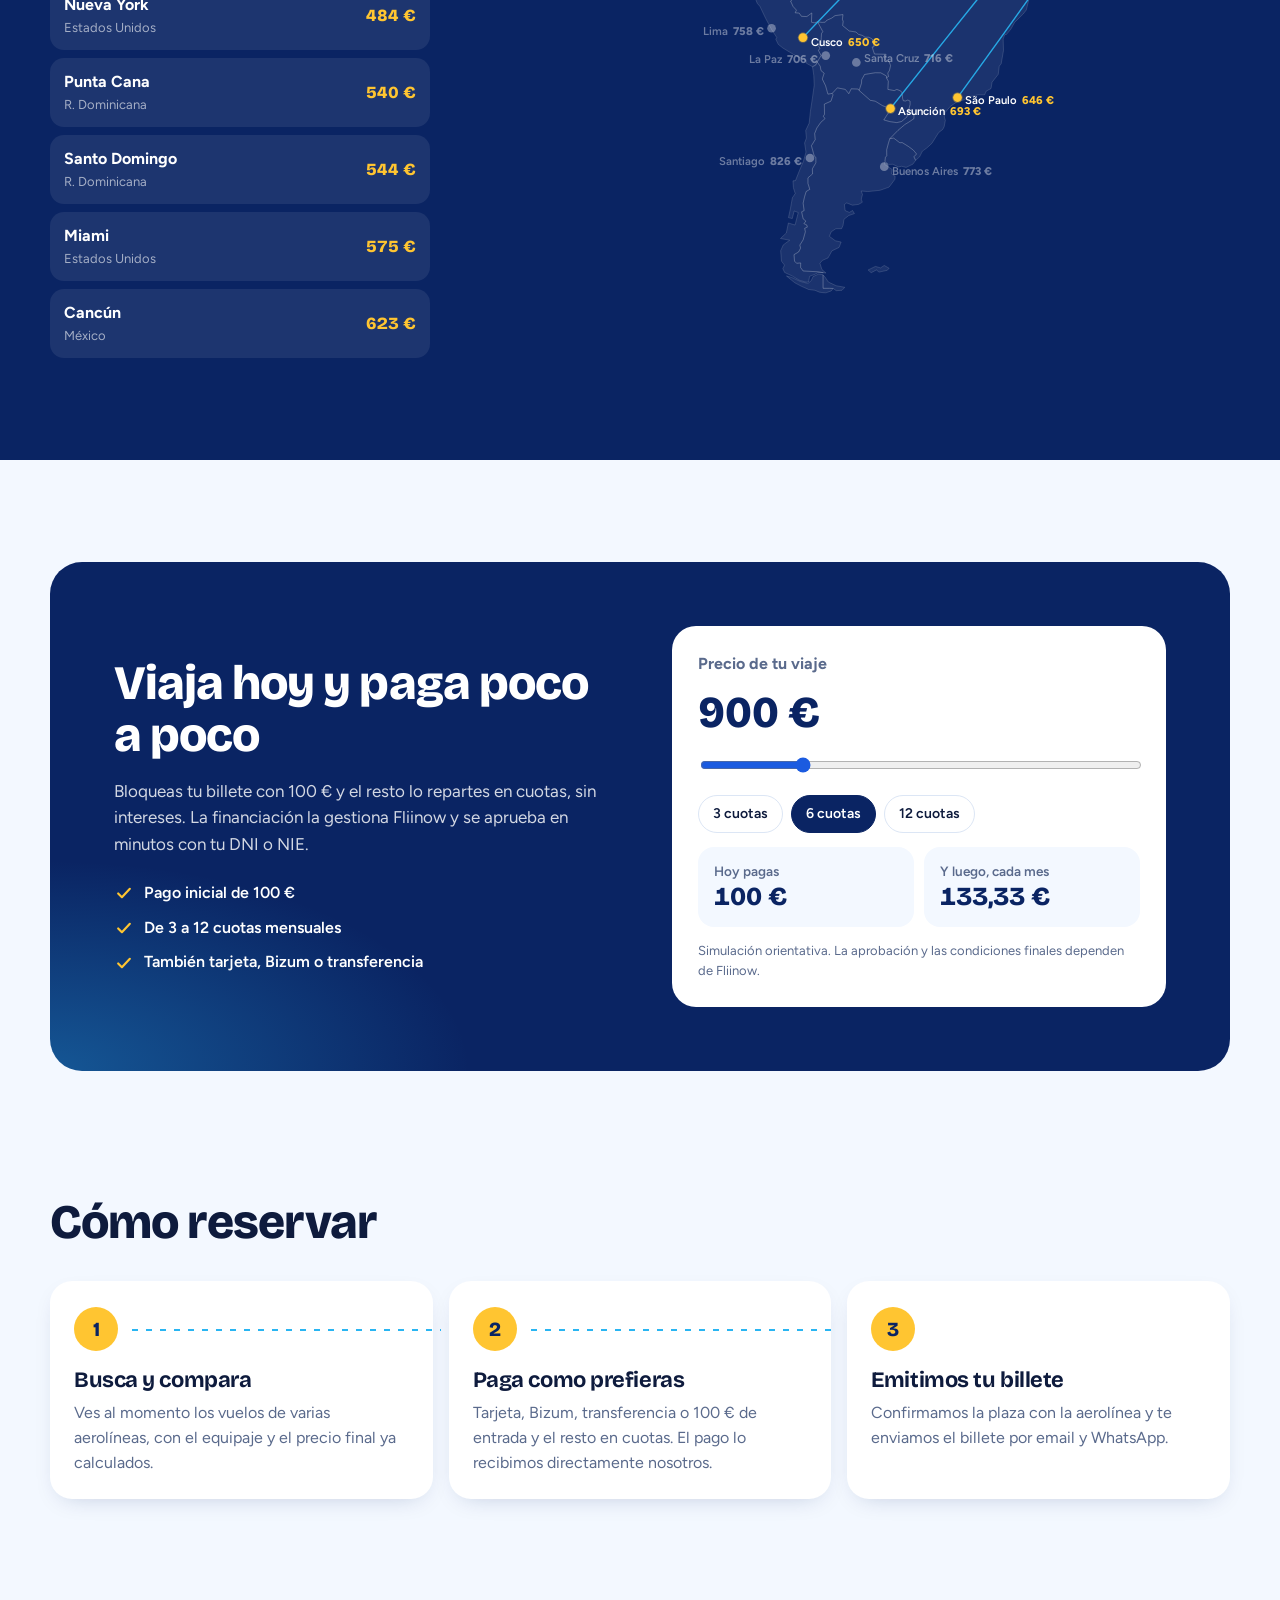
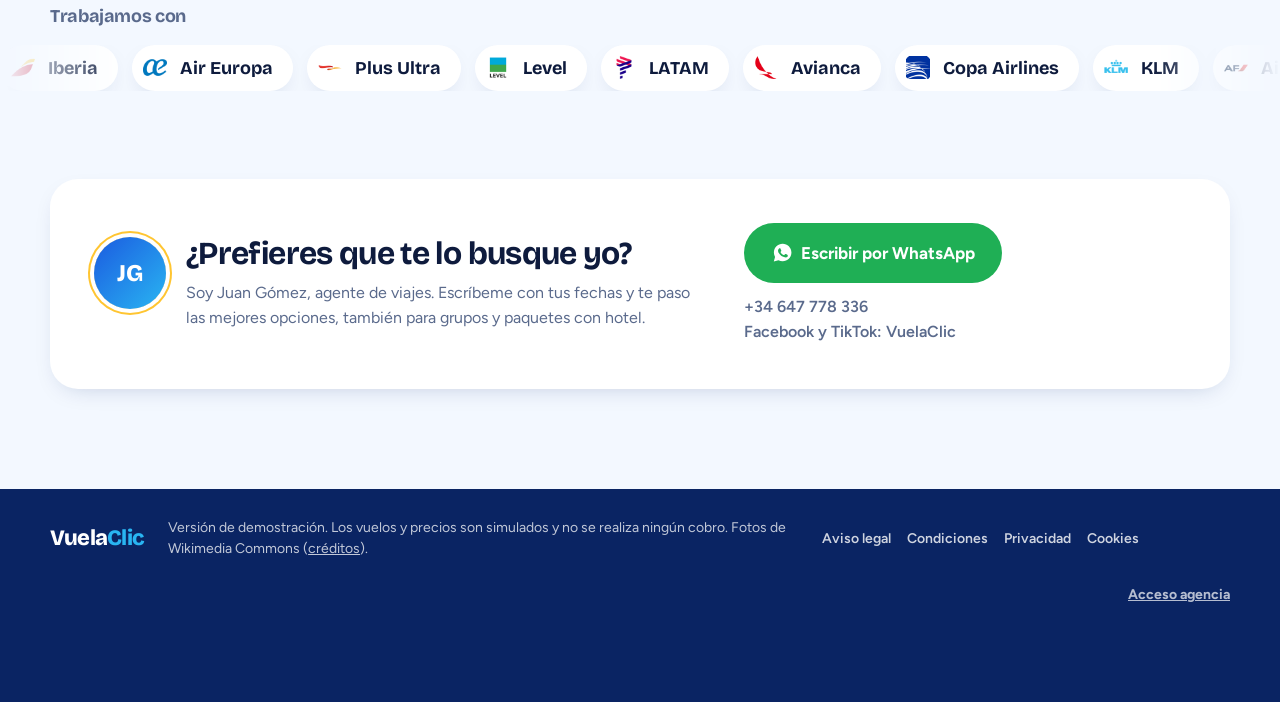
==== commit 2bbd98af: "Añade la página legal: aviso legal, condiciones, privacidad y cookies Enlazada en el pie, en el regi" ====
--- a/web/index.html
+++ b/web/index.html
@@ -397,6 +397,9 @@
   <div class="wrap footer-row">
     <span class="logo-word small">Vuela<b>Clic</b></span>
     <p>Versión de demostración. Los vuelos y precios son simulados y no se realiza ningún cobro. Fotos de Wikimedia Commons (<a href="img/CREDITS.md">créditos</a>).</p>
+    <nav class="footer-legal" aria-label="Legal">
+      <a href="legal.html#aviso-legal">Aviso legal</a><a href="legal.html#condiciones">Condiciones</a><a href="legal.html#privacidad">Privacidad</a><a href="legal.html#cookies">Cookies</a>
+    </nav>
     <a class="footer-admin" href="admin.html">Acceso agencia</a>
   </div>
 </footer>
--- a/web/css/styles.css
+++ b/web/css/styles.css
@@ -81,14 +81,15 @@
   backdrop-filter: blur(14px) saturate(1.4);
   color: #fff;
 }
-.header-row { display: flex; align-items: center; gap: 28px; height: 68px; }
+.header-row { display: flex; align-items: center; gap: 14px; height: 68px; }
+.header-row > * { flex: none; white-space: nowrap; }
 .logo { display: flex; align-items: center; gap: 6px; text-decoration: none; }
 .logo-swoosh { width: 44px; height: 28px; }
 .logo-word { font: 800 26px/1 var(--display); letter-spacing: -.035em; color: #fff; }
 .logo-word b { font-weight: 800; color: var(--sky); }
 .logo-word.small { font-size: 22px; }
 .main-nav { display: flex; gap: 4px; margin-left: auto; }
-.main-nav a { padding: 8px 12px; border-radius: 999px; text-decoration: none; font-weight: 600; font-size: 15px; opacity: .88; }
+.main-nav a { padding: 8px 9px; border-radius: 999px; text-decoration: none; font-weight: 600; font-size: 15px; opacity: .88; white-space: nowrap; }
 .main-nav a:hover { opacity: 1; background: rgba(255, 255, 255, .1); }
 .header-wa { display: inline-flex; align-items: center; gap: 8px; padding: 8px 14px; border-radius: 999px; background: rgba(255, 255, 255, .12); font-weight: 700; text-decoration: none; font-size: 15px; }
 .header-wa .ic { color: #3DDC7A; }
@@ -613,6 +614,13 @@
 .inp input, .inp select { width: 100%; min-width: 0; }
 .booking-steps li { min-width: 0; white-space: nowrap; overflow: hidden; text-overflow: ellipsis; }
 
+/* con el menú visible y poco ancho, el WhatsApp de la cabecera queda solo en icono */
+@media (min-width: 1081px) and (max-width: 1380px) {
+  .header-wa { width: 38px; height: 38px; padding: 0; justify-content: center; }
+  .header-wa span { display: none; }
+  .main-nav { gap: 2px; }
+  .main-nav a { padding: 8px 7px; }
+}
 @media (max-width: 1080px) {
   .main-nav { display: none; }
   .header-wa { margin-left: auto; }
@@ -1012,6 +1020,63 @@
 }
 
 /* ======================================================================
+   Página legal
+   ====================================================================== */
+.legal-header { background: var(--night); }
+.legal-back {
+  margin-left: auto; display: inline-flex; align-items: center; height: 38px; padding: 0 14px; border-radius: 999px;
+  color: #fff; text-decoration: none; font-weight: 700; font-size: 14.5px; box-shadow: inset 0 0 0 1.5px rgba(255, 255, 255, .3);
+}
+.legal-back:hover { background: rgba(255, 255, 255, .1); }
+.legal { padding: clamp(36px, 6vw, 64px) 0 80px; }
+.legal-hero { max-width: 760px; margin-bottom: 36px; }
+.legal-hero h1 { font-size: clamp(34px, 5vw, 56px); font-weight: 800; }
+.legal-hero > p { margin-top: 12px; color: var(--muted); font-size: 18px; }
+.legal-draft { padding: 12px 16px; border-radius: 14px; background: rgba(255, 197, 49, .16); font-size: 15px !important; color: var(--ink) !important; }
+.legal-layout { display: grid; grid-template-columns: 230px 1fr; gap: clamp(24px, 4vw, 56px); align-items: start; }
+.legal-layout > * { min-width: 0; }
+.legal-toc { position: sticky; top: 92px; display: grid; gap: 4px; }
+.legal-toc a { padding: 10px 14px; border-radius: 12px; text-decoration: none; font-weight: 700; color: var(--muted); border-left: 3px solid transparent; }
+.legal-toc a:hover { background: var(--card); color: var(--ink); }
+.legal-toc a.is-on { background: var(--card); color: var(--strong); border-left-color: var(--sun); box-shadow: var(--shadow-soft); }
+.legal-content { display: grid; gap: 24px; }
+.legal-content > * { min-width: 0; }
+.legal-content section { scroll-margin-top: 90px; padding: clamp(22px, 3.5vw, 40px); border-radius: 24px; background: var(--card); box-shadow: var(--shadow-soft); }
+.legal-content h2 { font-size: clamp(26px, 3vw, 34px); font-weight: 800; margin-bottom: 14px; }
+.legal-content h3 { font-size: 19px; margin: 26px 0 8px; }
+.legal-content p, .legal-content li { max-width: 72ch; }
+.legal-content p + p { margin-top: 10px; }
+.legal-content ul, .legal-content ol { padding-left: 1.3em; margin: 8px 0; display: grid; gap: 6px; }
+.legal-content a { color: var(--blue); font-weight: 600; }
+.legal-content mark { background: rgba(255, 197, 49, .38); color: inherit; padding: 0 3px; border-radius: 4px; }
+.legal-data { margin: 14px 0 0; display: grid; gap: 0; border-top: 1px solid var(--line); }
+.legal-data div { display: grid; grid-template-columns: 180px 1fr; gap: 12px; padding: 10px 0; border-bottom: 1px solid var(--line); }
+.legal-data dt { font-weight: 700; color: var(--muted); }
+.legal-data dd { margin: 0; }
+.legal-table-wrap { position: relative; overflow-x: auto; margin: 12px 0; }
+.legal-table { width: 100%; border-collapse: collapse; font-size: 14.5px; min-width: 620px; }
+.legal-table th { text-align: left; font-size: 13px; color: var(--muted); padding: 8px 10px; border-bottom: 1.5px solid var(--line); }
+.legal-table td { padding: 10px; border-bottom: 1px solid var(--line); vertical-align: top; }
+.legal-table code { font-size: 13px; background: var(--cloud); padding: 2px 6px; border-radius: 6px; }
+.legal-updated { color: var(--muted); font-size: 14px; }
+.terms-check { align-items: flex-start; font-size: 14px; font-weight: 600; }
+.terms-check input, .acc-check input { flex: none; margin-top: 2px; }
+.terms-check a, .acc-check a { color: var(--blue); }
+:root[data-theme=night] .terms-check a, :root[data-theme=night] .acc-check a { color: var(--sky); }
+.footer-legal { display: flex; flex-wrap: wrap; gap: 6px 16px; }
+.footer-legal a { color: #fff; opacity: .8; font-weight: 600; text-decoration: none; }
+.footer-legal a:hover { opacity: 1; text-decoration: underline; }
+:root[data-theme=night] .legal-content a { color: var(--sky); }
+:root[data-theme=night] .legal-header { background: #030A22; }
+@media (max-width: 860px) {
+  .legal-layout { grid-template-columns: 1fr; }
+  .legal-toc { position: static; display: flex; gap: 6px; overflow-x: auto; padding-bottom: 4px; }
+  .legal-toc a { flex: none; border-left: 0; background: var(--card); }
+  .legal-toc a.is-on { box-shadow: inset 0 -3px 0 var(--sun); }
+  .legal-data div { grid-template-columns: 1fr; gap: 2px; }
+}
+
+/* ======================================================================
    Modo noche: el sol se pone, salen la luna y las estrellas
    ====================================================================== */
 .theme-toggle {
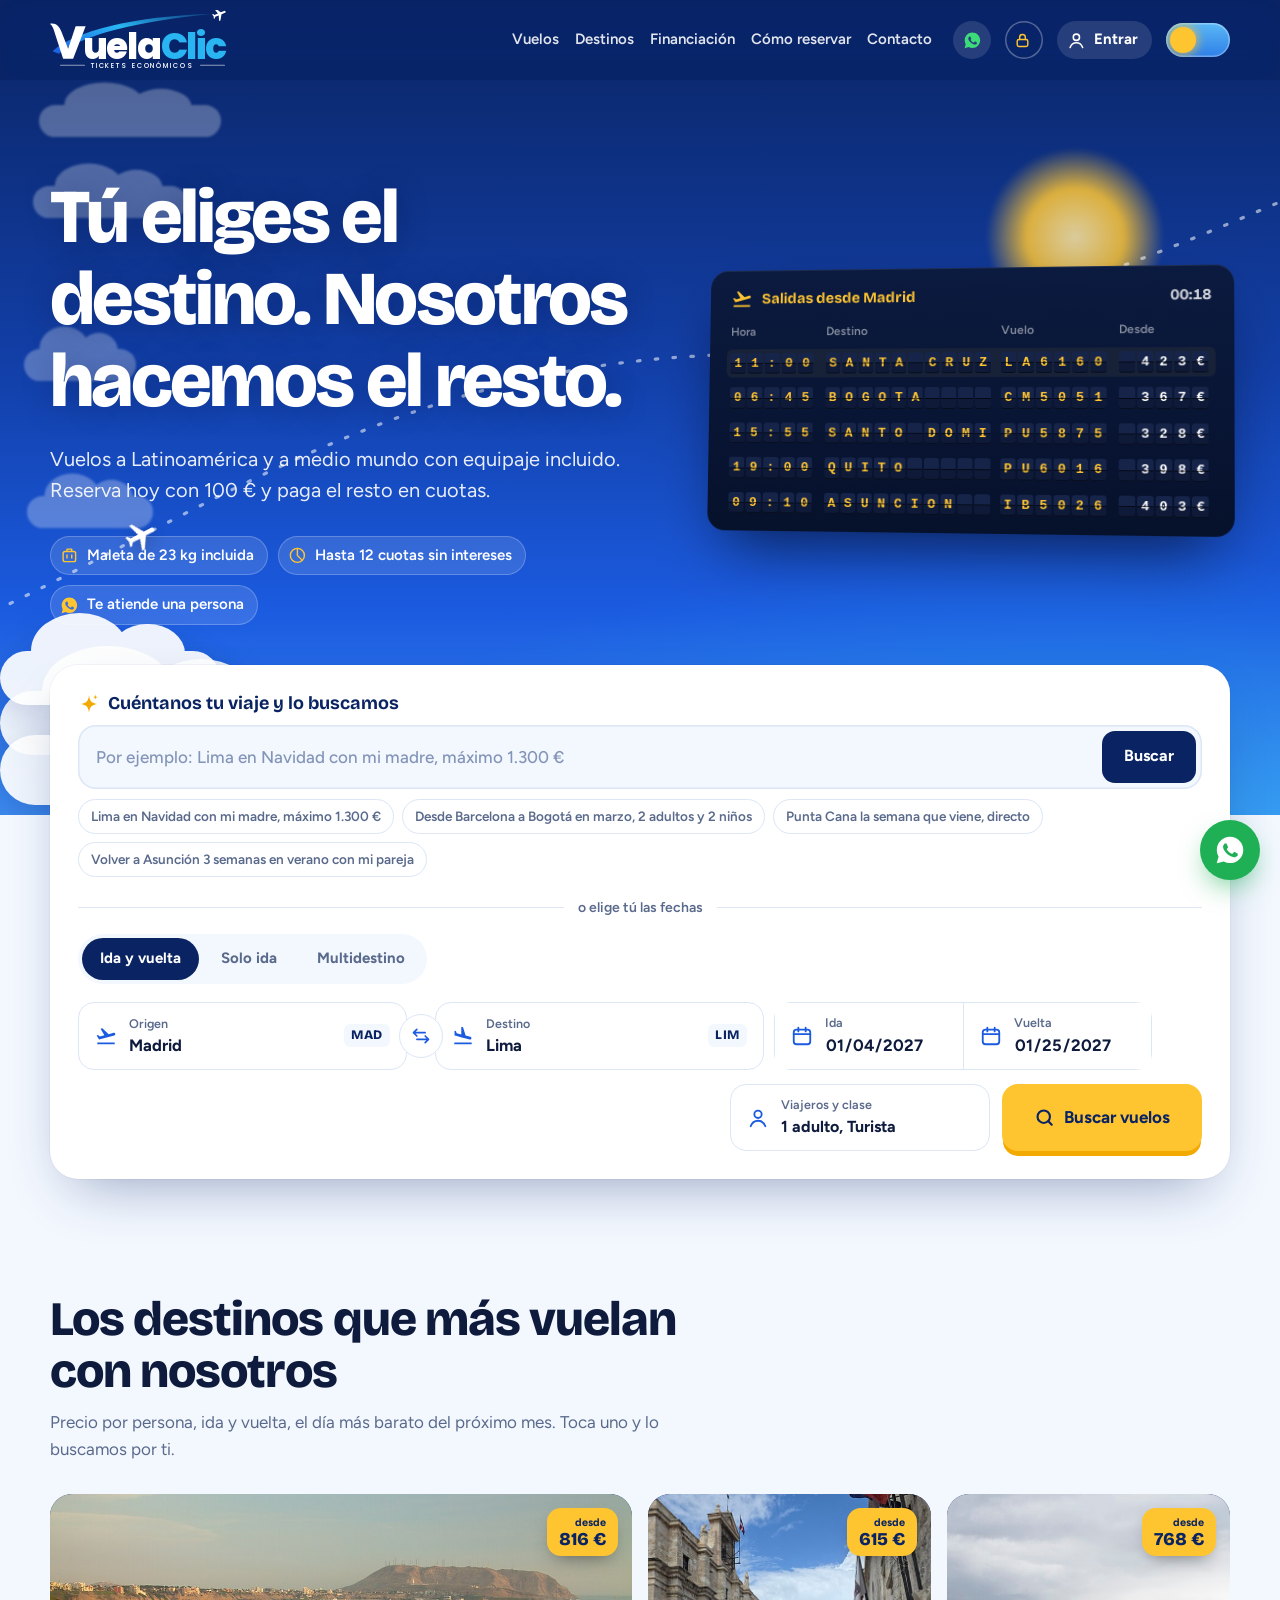
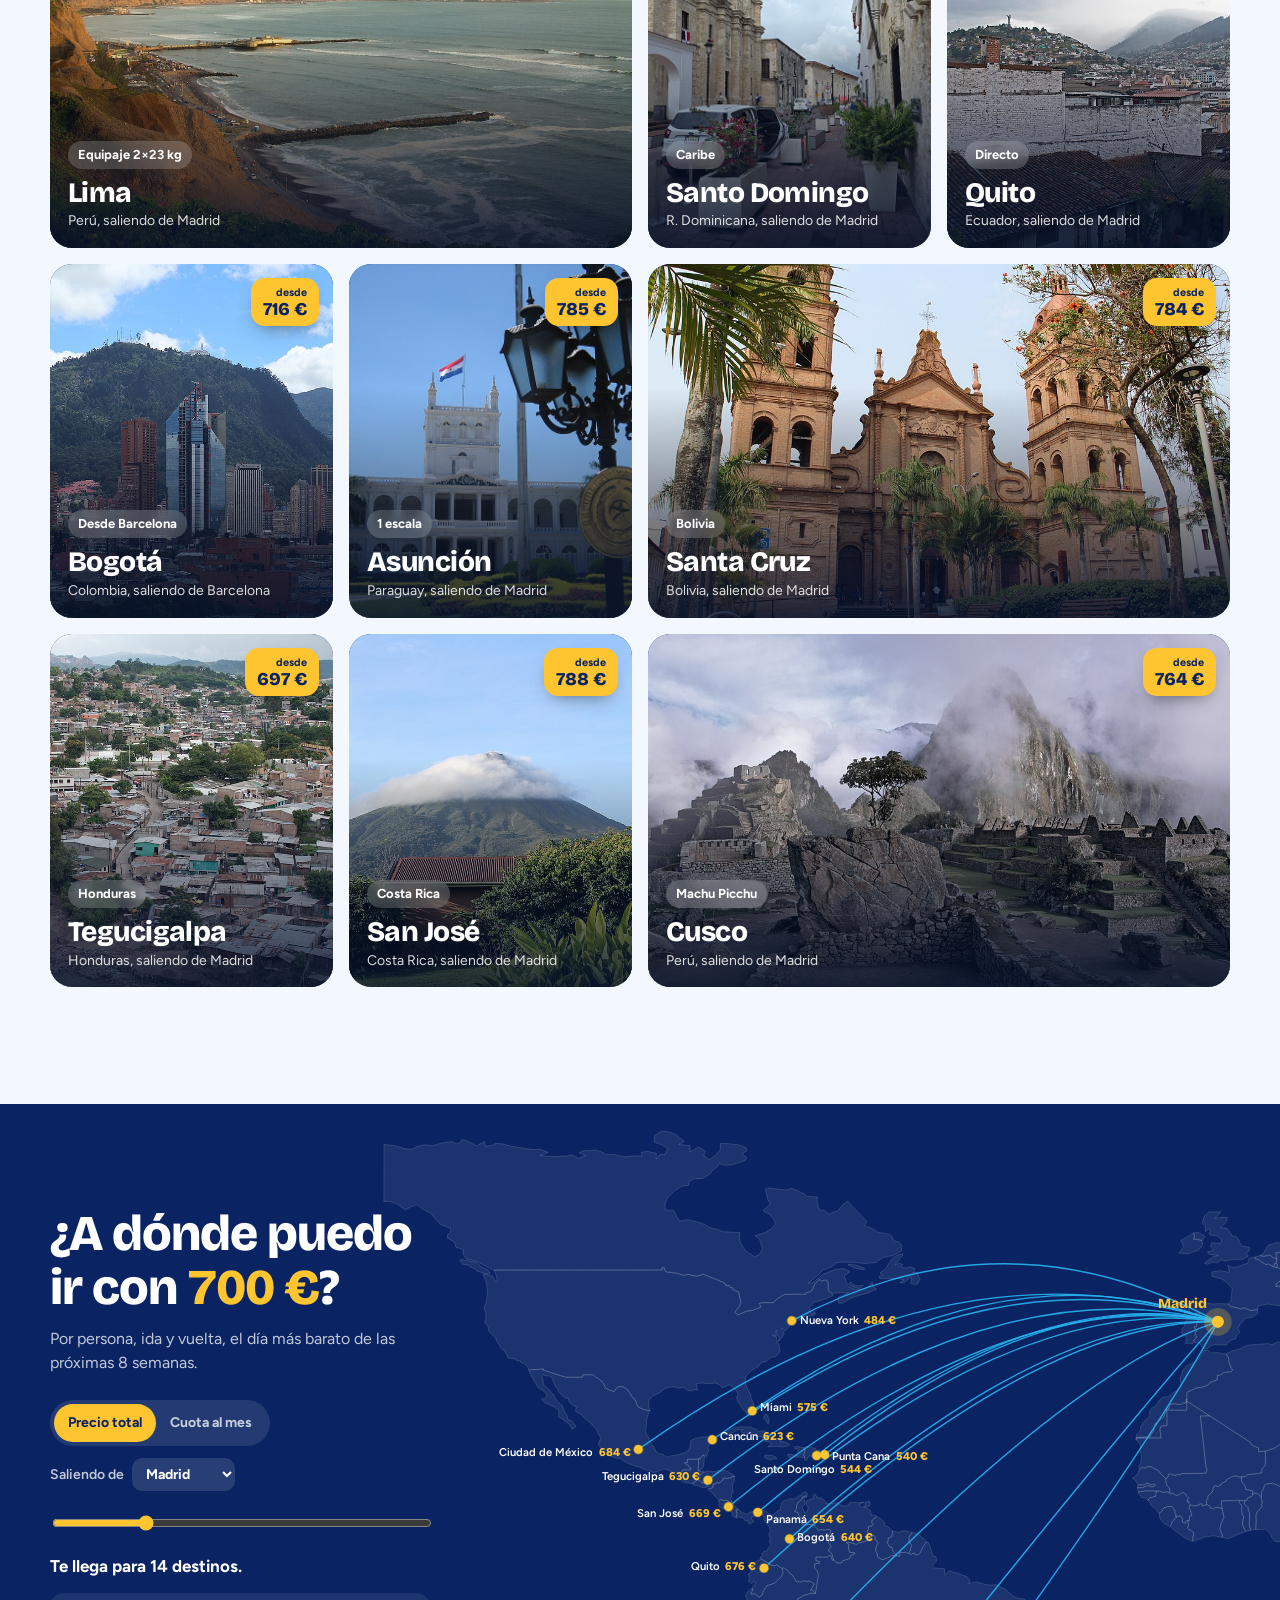
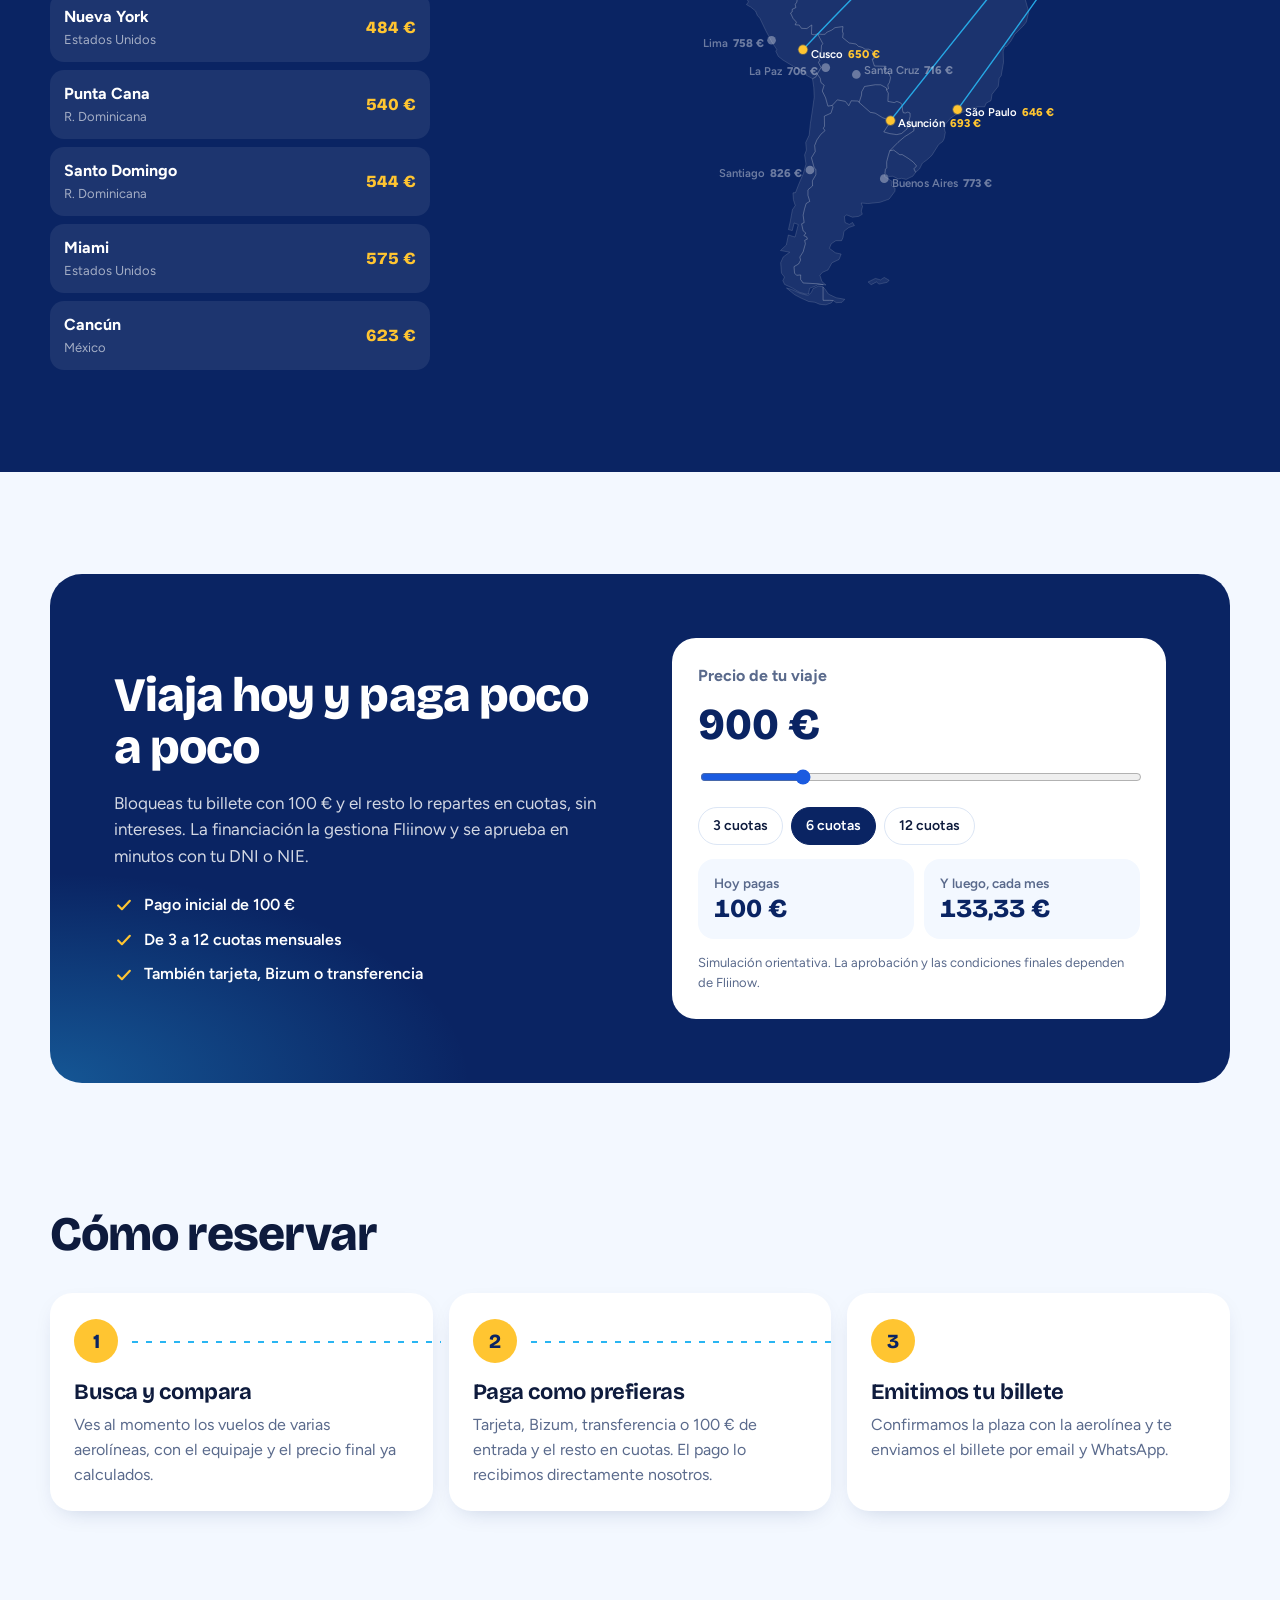
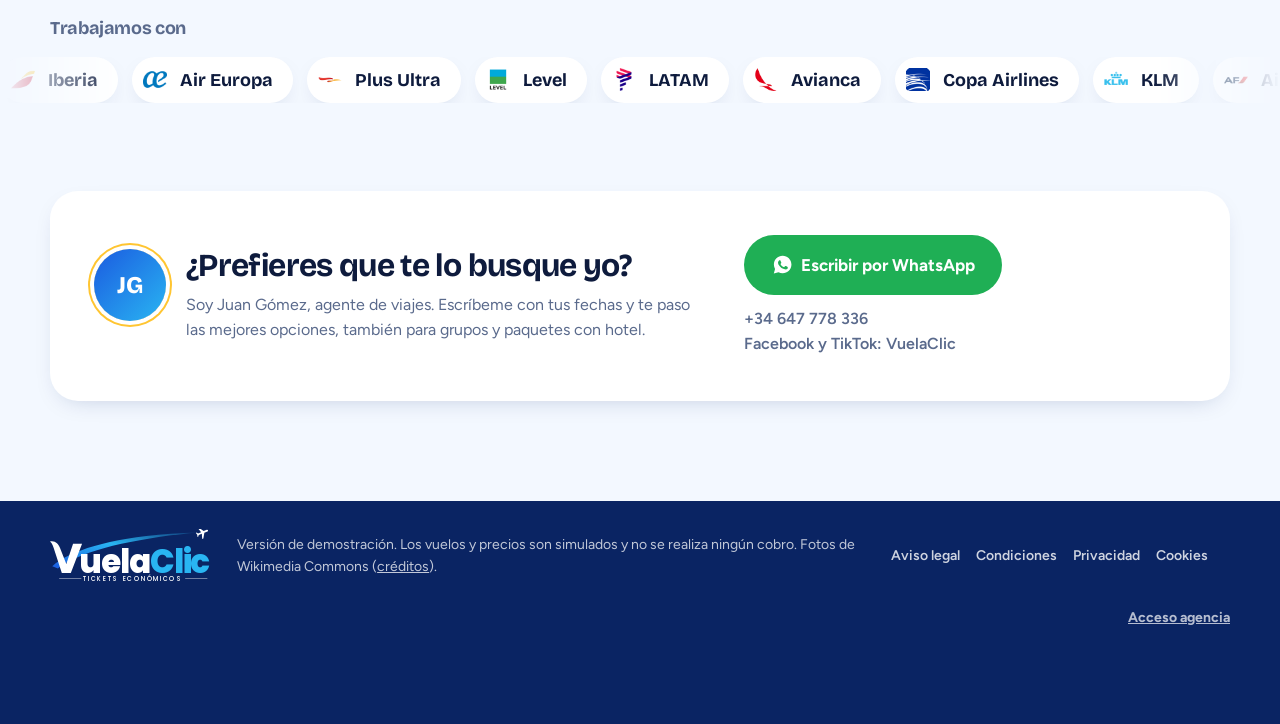
==== commit 20b85a53: "Redibuja el logo de VuelaClic como el original y le da más presencia Logo en SVG con la V caligráfic" ====
--- a/web/index.html
+++ b/web/index.html
@@ -9,6 +9,8 @@
   <link rel="preconnect" href="https://fonts.googleapis.com">
   <link rel="preconnect" href="https://fonts.gstatic.com" crossorigin>
   <link href="https://fonts.googleapis.com/css2?family=Bricolage+Grotesque:opsz,wght@12..96,500;12..96,700;12..96,800&family=Figtree:wght@400;500;600;700&display=swap" rel="stylesheet">
+  <!-- Poppins solo con las letras del logo -->
+  <link href="https://fonts.googleapis.com/css2?family=Poppins:wght@500;800&text=uelaCicTKETSONÓMI&display=swap" rel="stylesheet">
   <link rel="stylesheet" href="css/styles.css">
   <script>
     // Tema antes de pintar: la elección guardada manda; si no hay, la del sistema
@@ -44,6 +46,23 @@
   <symbol id="i-whatsapp" viewBox="0 0 24 24"><path fill="currentColor" d="M12.04 2C6.58 2 2.13 6.45 2.13 11.91c0 1.75.46 3.45 1.32 4.95L2.05 22l5.25-1.38a9.9 9.9 0 0 0 4.74 1.21c5.46 0 9.91-4.45 9.91-9.91S17.5 2 12.04 2zm5.8 14.03c-.24.68-1.42 1.3-1.96 1.35-.5.05-.97.23-3.28-.68-2.77-1.09-4.53-3.93-4.67-4.11-.13-.18-1.11-1.48-1.11-2.82s.7-2 .95-2.27c.25-.27.54-.34.72-.34l.52.01c.17.01.39-.06.61.47.23.54.77 1.88.84 2.02.07.13.11.29.02.47-.09.18-.13.29-.27.45l-.4.47c-.13.13-.27.28-.12.55.16.27.7 1.15 1.5 1.86 1.03.92 1.9 1.2 2.17 1.34.27.13.43.11.59-.07.16-.18.68-.79.86-1.06.18-.27.36-.23.61-.14.25.09 1.58.75 1.85.88.27.14.45.2.52.32.07.11.07.66-.17 1.33z"/></symbol>
   <symbol id="i-arrow" viewBox="0 0 24 24"><path fill="none" stroke="currentColor" stroke-width="2.2" stroke-linecap="round" stroke-linejoin="round" d="M15 6l-6 6 6 6"/></symbol>
   <symbol id="i-spark" viewBox="0 0 24 24"><path fill="currentColor" d="M12 2.5c.4 3.9 1.6 6.3 3.4 7.6 1.4 1 3.3 1.5 5.6 1.9-2.3.4-4.2.9-5.6 1.9-1.8 1.3-3 3.7-3.4 7.6-.4-3.9-1.6-6.3-3.4-7.6-1.4-1-3.3-1.5-5.6-1.9 2.3-.4 4.2-.9 5.6-1.9C10.4 8.8 11.6 6.4 12 2.5zM19 2l.6 1.9L21.5 4.5l-1.9.6L19 7l-.6-1.9-1.9-.6 1.9-.6z"/></symbol>
+  <!-- Logo de VuelaClic, redibujado de sus creatividades. Colores con --logo-ink y --logo-accent -->
+  <symbol id="vc-logo" viewBox="0 0 290 96">
+    <defs>
+      <linearGradient id="vc-trail" x1="0" y1="1" x2="1" y2="0">
+        <stop offset="0" stop-color="#1B5BE0"/><stop offset=".55" stop-color="#29B5F2"/><stop offset="1" stop-color="#29B5F2" stop-opacity=".15"/>
+      </linearGradient>
+    </defs>
+    <path d="M4 66 C 40 34, 130 10, 262 6 C 140 18, 52 40, 14 70 Z" fill="url(#vc-trail)"/>
+    <path style="fill:var(--logo-ink)" d="M0 22 C 9 20, 15 26, 18 34 L 29 62 L 41 26 L 57 26 L 37 78 L 21 78 L 8 38 C 6 31, 4 25, 0 22 Z"/>
+    <text x="52" y="78" style="fill:var(--logo-ink);font:800 58px Poppins, 'Bricolage Grotesque', sans-serif;letter-spacing:-2px">uela<tspan style="fill:var(--logo-accent)">Clic</tspan></text>
+    <use href="#i-plane" x="258" y="-6" width="26" height="26" transform="rotate(68 271 7)" style="color:var(--logo-ink)"/>
+    <g style="fill:var(--logo-ink);opacity:var(--logo-tag)">
+      <rect x="16" y="87.5" width="40" height="1.6" rx=".8" opacity=".55"/>
+      <text x="147.5" y="92" text-anchor="middle" style="font:500 11px Poppins, sans-serif;letter-spacing:3px">TICKETS ECONÓMICOS</text>
+      <rect x="240" y="87.5" width="40" height="1.6" rx=".8" opacity=".55"/>
+    </g>
+  </symbol>
   <symbol id="i-lock" viewBox="0 0 24 24"><g fill="none" stroke="currentColor" stroke-width="2" stroke-linecap="round"><rect x="4.5" y="10.5" width="15" height="10" rx="2.5"/><path d="M8 10.5V7.5a4 4 0 0 1 8 0v3"/></g></symbol>
   <symbol id="i-sliders" viewBox="0 0 24 24"><path fill="none" stroke="currentColor" stroke-width="2" stroke-linecap="round" d="M4 7h10M18 7h2M4 17h4M12 17h8M16 5v4M10 15v4"/></symbol>
 </svg>
@@ -57,13 +76,8 @@
 
 <header class="site-header" id="top">
   <div class="wrap header-row">
-    <a class="logo" href="#top" aria-label="VuelaClic, inicio">
-      <svg class="logo-swoosh" viewBox="0 0 64 40" aria-hidden="true">
-        <path d="M4 34C18 30 40 16 60 4" fill="none" stroke="url(#lg)" stroke-width="5" stroke-linecap="round"/>
-        <defs><linearGradient id="lg" x1="0" x2="1"><stop offset="0" stop-color="#29B5F2"/><stop offset="1" stop-color="#FFC531"/></linearGradient></defs>
-        <use href="#i-plane" x="44" y="-2" width="18" height="18" transform="rotate(58 53 7)" style="color:#fff"/>
-      </svg>
-      <span class="logo-word">Vuela<b>Clic</b></span>
+    <a class="logo" href="#top" aria-label="VuelaClic, tickets económicos. Inicio">
+      <svg class="brand" viewBox="0 0 290 96" aria-hidden="true"><use href="#vc-logo" width="290" height="96"/></svg>
     </a>
     <nav class="main-nav" aria-label="Principal">
       <a href="#buscar">Vuelos</a>
@@ -395,7 +409,7 @@
 
 <footer class="site-footer">
   <div class="wrap footer-row">
-    <span class="logo-word small">Vuela<b>Clic</b></span>
+    <svg class="brand brand-foot" viewBox="0 0 290 96" role="img" aria-label="VuelaClic, tickets económicos"><use href="#vc-logo" width="290" height="96"/></svg>
     <p>Versión de demostración. Los vuelos y precios son simulados y no se realiza ningún cobro. Fotos de Wikimedia Commons (<a href="img/CREDITS.md">créditos</a>).</p>
     <nav class="footer-legal" aria-label="Legal">
       <a href="legal.html#aviso-legal">Aviso legal</a><a href="legal.html#condiciones">Condiciones</a><a href="legal.html#privacidad">Privacidad</a><a href="legal.html#cookies">Cookies</a>
@@ -424,7 +438,7 @@
 <dialog class="account" id="account" aria-labelledby="account-title">
   <div class="account-inner">
     <aside class="account-side" aria-hidden="true">
-      <span class="logo-word">Vuela<b>Clic</b></span>
+      <svg class="brand" viewBox="0 0 290 96"><use href="#vc-logo" width="290" height="96"/></svg>
       <svg class="account-route" viewBox="0 0 240 160"><path d="M10 140 C 60 120, 90 40, 150 50 S 220 20, 235 10" fill="none"/><use href="#i-plane" x="196" y="14" width="26" height="26" transform="rotate(60 209 27)"/></svg>
       <ul>
         <li><svg class="ic"><use href="#i-suitcase"/></svg>Todos tus viajes y billetes en un sitio</li>
--- a/web/css/styles.css
+++ b/web/css/styles.css
@@ -24,6 +24,7 @@
   --display: 'Bricolage Grotesque', 'Segoe UI', sans-serif;
   --text: 'Figtree', 'Segoe UI', sans-serif;
 
+  --header-h: 80px;
   --wrap: 1180px;
   --gutter: clamp(16px, 4vw, 40px);
   --shadow-lift: 0 24px 60px -24px rgba(10, 36, 99, .45);
@@ -32,7 +33,7 @@
 }
 
 *, *::before, *::after { box-sizing: border-box; }
-html { scroll-behavior: smooth; scroll-padding-top: 84px; }
+html { scroll-behavior: smooth; scroll-padding-top: calc(var(--header-h) + 16px); }
 body {
   margin: 0;
   font: 400 16px/1.55 var(--text);
@@ -81,9 +82,18 @@
   backdrop-filter: blur(14px) saturate(1.4);
   color: #fff;
 }
-.header-row { display: flex; align-items: center; gap: 14px; height: 68px; }
+.header-row { display: flex; align-items: center; gap: 14px; height: var(--header-h); }
 .header-row > * { flex: none; white-space: nowrap; }
 .logo { display: flex; align-items: center; gap: 6px; text-decoration: none; }
+/* Logo en SVG (#vc-logo): el alto manda y el ancho sale de la proporción */
+@property --logo-tag { syntax: '<number>'; inherits: true; initial-value: 1; }
+.brand { display: block; height: var(--brand-h, 60px); width: auto; overflow: visible; --logo-ink: #fff; --logo-accent: var(--sky); }
+.logo .brand { transform-origin: left center; transition: transform .35s var(--ease-out), --logo-tag .25s; }
+/* al bajar, el logo se encoge y el lema se esconde; la cabecera mantiene su alto */
+.site-header.is-compact .logo .brand { transform: scale(.82); --logo-tag: 0; }
+.brand-foot { --brand-h: 54px; }
+/* sobre fondo blanco, los colores del logo original */
+.brand-light { --logo-ink: var(--night); --logo-accent: #1B8FE8; }
 .logo-swoosh { width: 44px; height: 28px; }
 .logo-word { font: 800 26px/1 var(--display); letter-spacing: -.035em; color: #fff; }
 .logo-word b { font-weight: 800; color: var(--sky); }
@@ -99,7 +109,7 @@
 .hero {
   position: relative; overflow: hidden; color: #fff;
   padding: clamp(48px, 8vw, 96px) 0 clamp(150px, 16vw, 190px);
-  margin-top: -68px; padding-top: calc(68px + clamp(48px, 8vw, 96px));
+  margin-top: calc(-1 * var(--header-h)); padding-top: calc(var(--header-h) + clamp(48px, 8vw, 96px));
 }
 .sky {
   position: absolute; inset: 0; z-index: 0;
@@ -618,6 +628,8 @@
 @media (min-width: 1081px) and (max-width: 1380px) {
   .header-wa { width: 38px; height: 38px; padding: 0; justify-content: center; }
   .header-wa span { display: none; }
+  .admin-link { width: 38px; padding: 0; justify-content: center; }
+  .admin-link span { display: none; }
   .main-nav { gap: 2px; }
   .main-nav a { padding: 8px 7px; }
 }
@@ -638,6 +650,8 @@
   .finance-grid, .contact-card { grid-template-columns: 1fr; }
 }
 @media (max-width: 720px) {
+  :root { --header-h: 64px; }
+  .logo .brand { --brand-h: 46px; }
   .header-wa span { display: none; }
   .hero { padding-bottom: 150px; }
   .hero-perks li { font-size: 14px; }
@@ -909,7 +923,7 @@
   position: relative; display: flex; flex-direction: column; gap: 18px; padding: 30px 26px; color: #fff; overflow: hidden;
   background: radial-gradient(400px 260px at 0% 100%, rgba(41, 181, 242, .45), transparent 70%), linear-gradient(160deg, #0A2463, #1B5BE0);
 }
-.account-side .logo-word { font-size: 24px; }
+.account-side .brand { --brand-h: 64px; }
 .account-route { width: 100%; height: auto; margin: auto 0 0; color: #fff; }
 .account-route path { stroke: rgba(255, 255, 255, .55); stroke-width: 2.5; stroke-dasharray: 2 10; stroke-linecap: round; animation: dash 3s linear infinite; }
 .account-side ul { list-style: none; margin: 0; padding: 0; display: grid; gap: 12px; font-weight: 600; font-size: 14.5px; }
@@ -1012,8 +1026,7 @@
   .header-wa { display: none; }
   .admin-link { margin-left: auto; }
   .header-row { gap: 8px; }
-  .logo-swoosh { width: 34px; height: 22px; }
-  .logo-word { font-size: 22px; }
+  .logo .brand { --brand-h: 42px; }
   .admin-link, .account-btn { width: 34px; height: 34px; }
   .acc-tabs button, .acc-switch button { padding: 9px 4px; font-size: 14px; }
   .acc-tabs > *, .acc-switch > *, .acc-head > * { min-width: 0; }
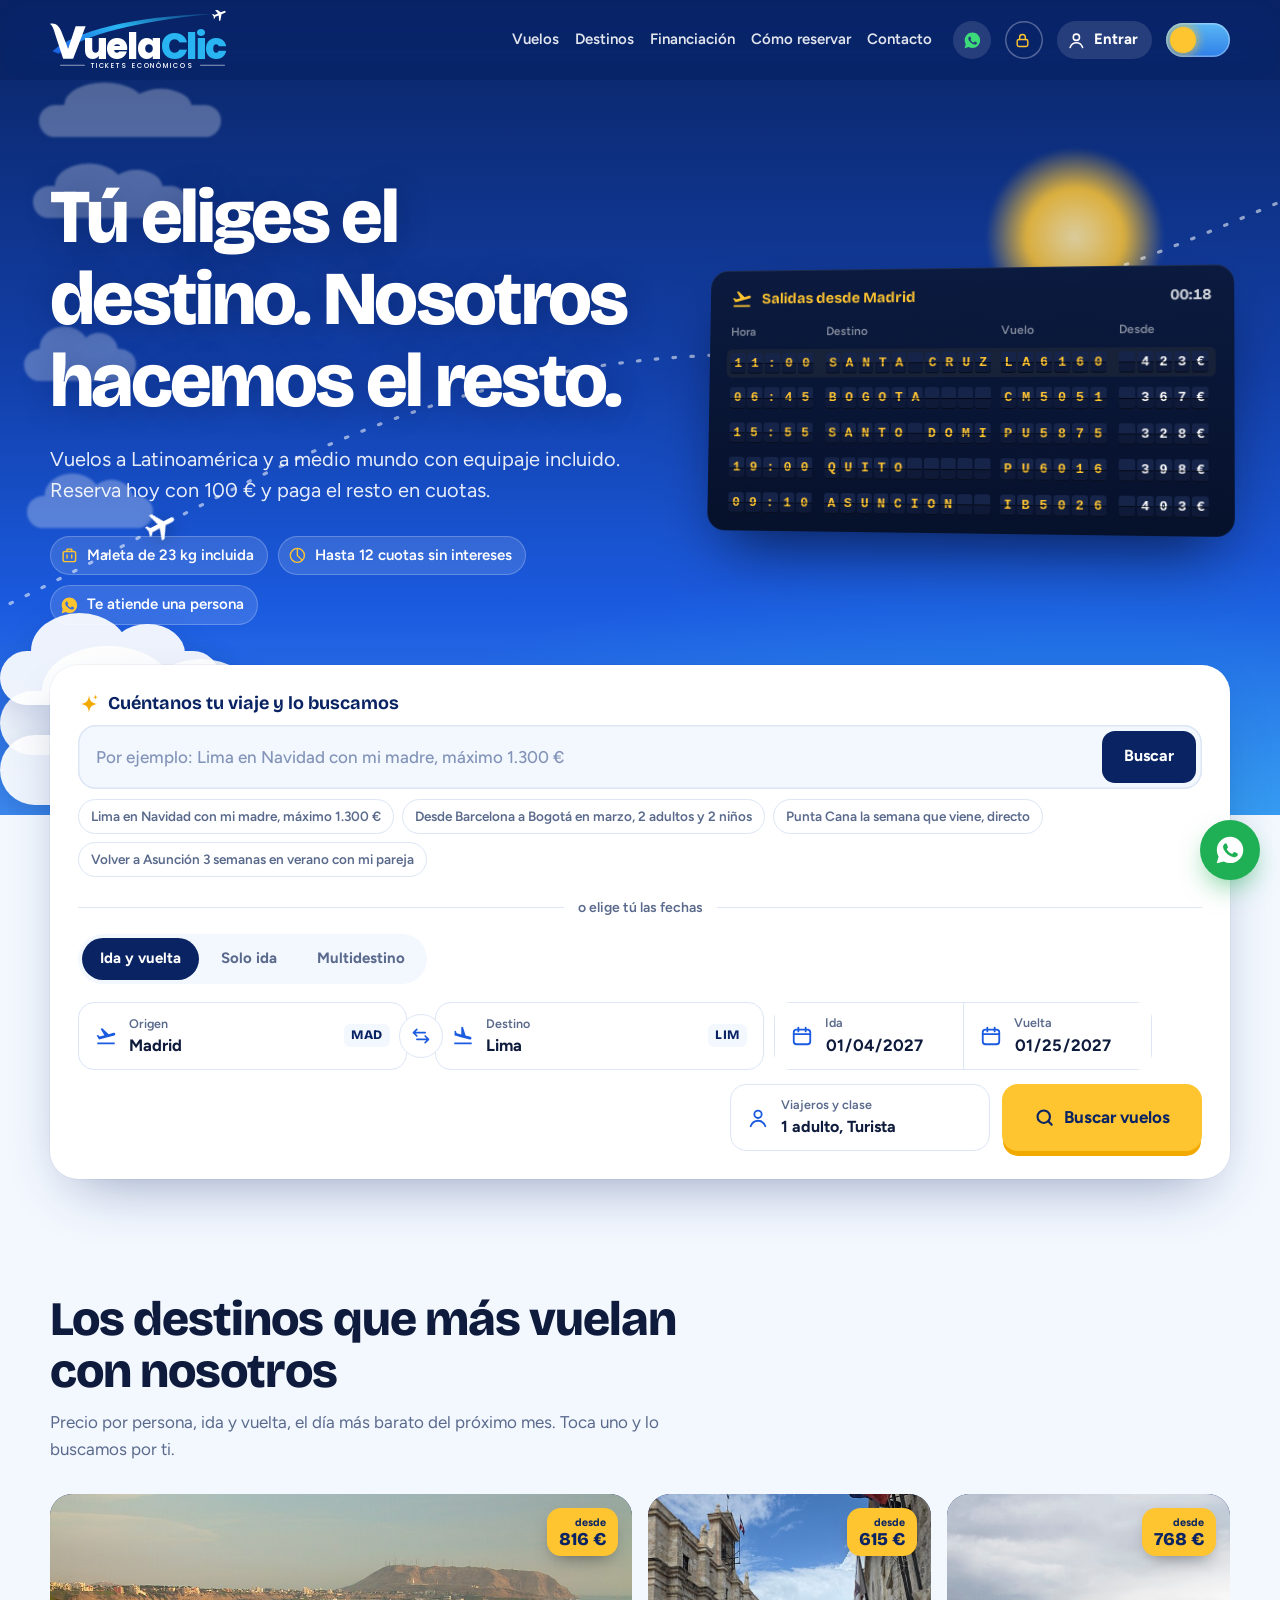
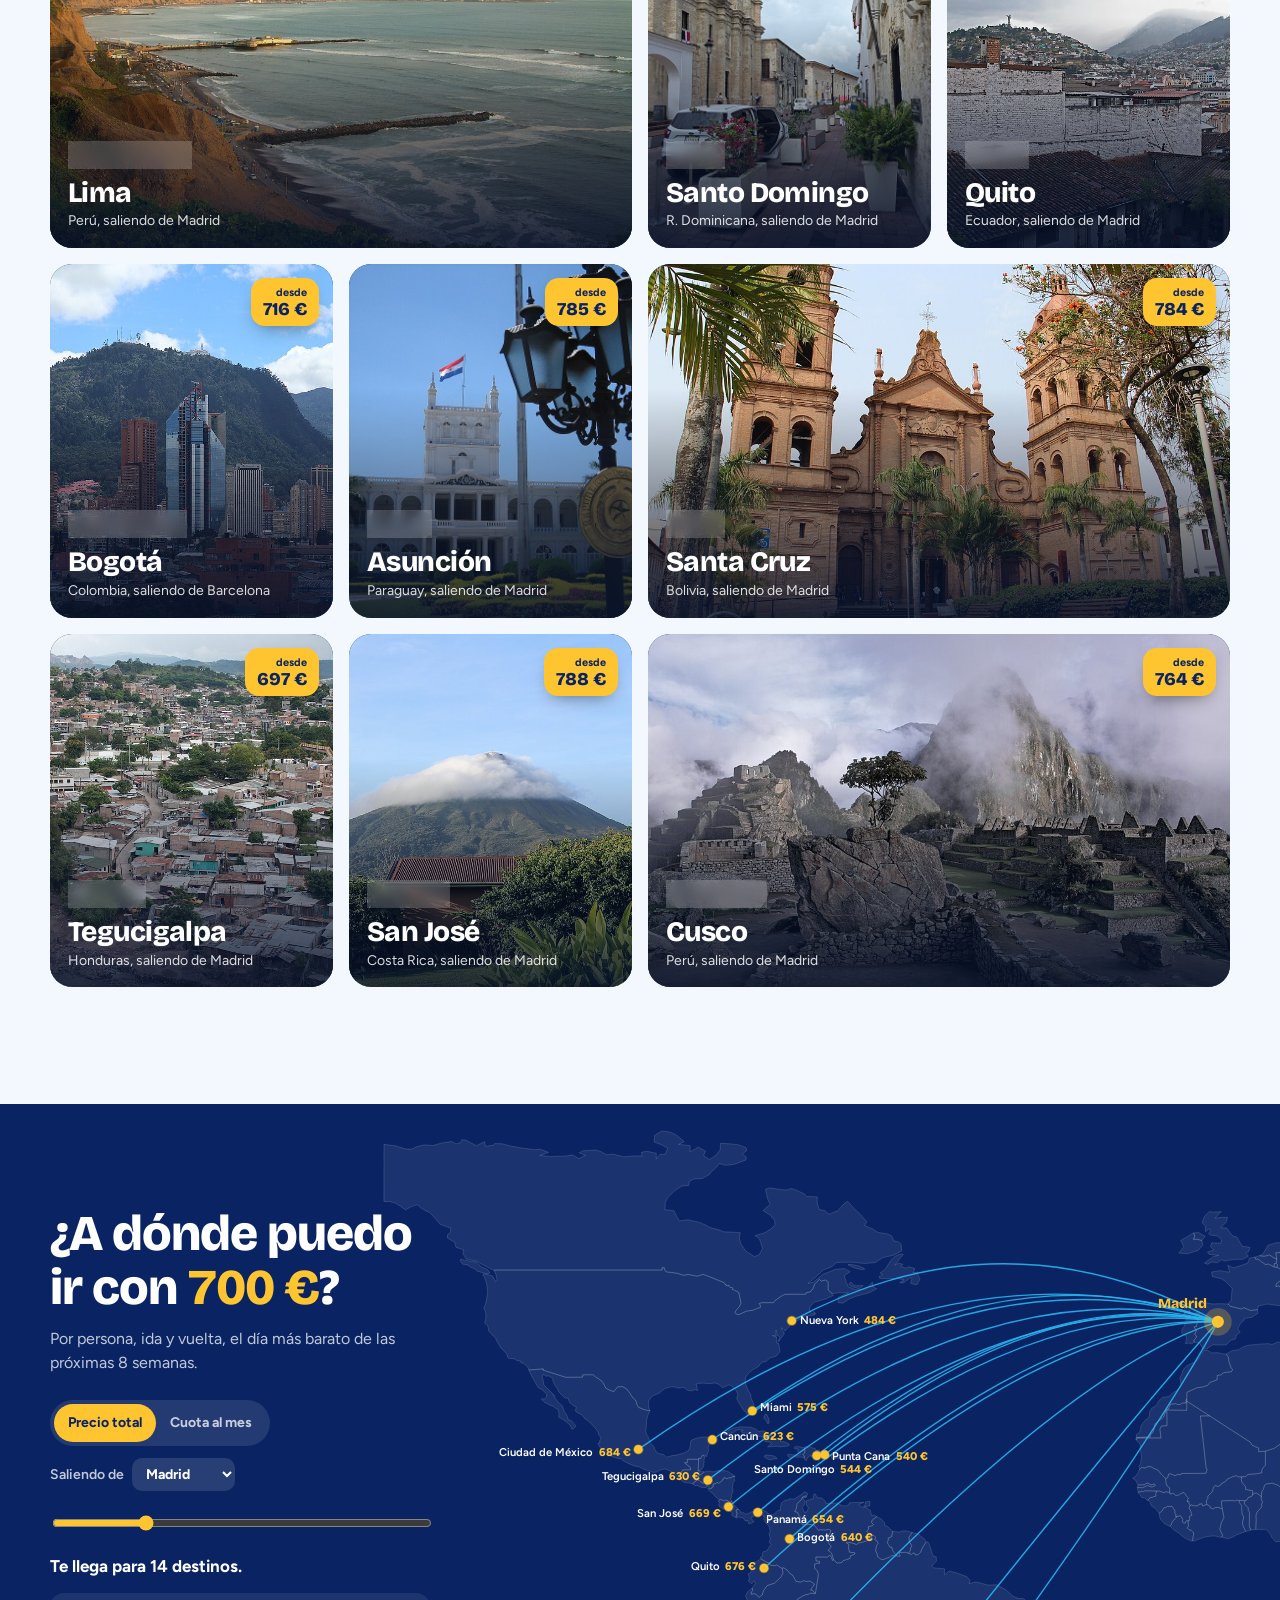
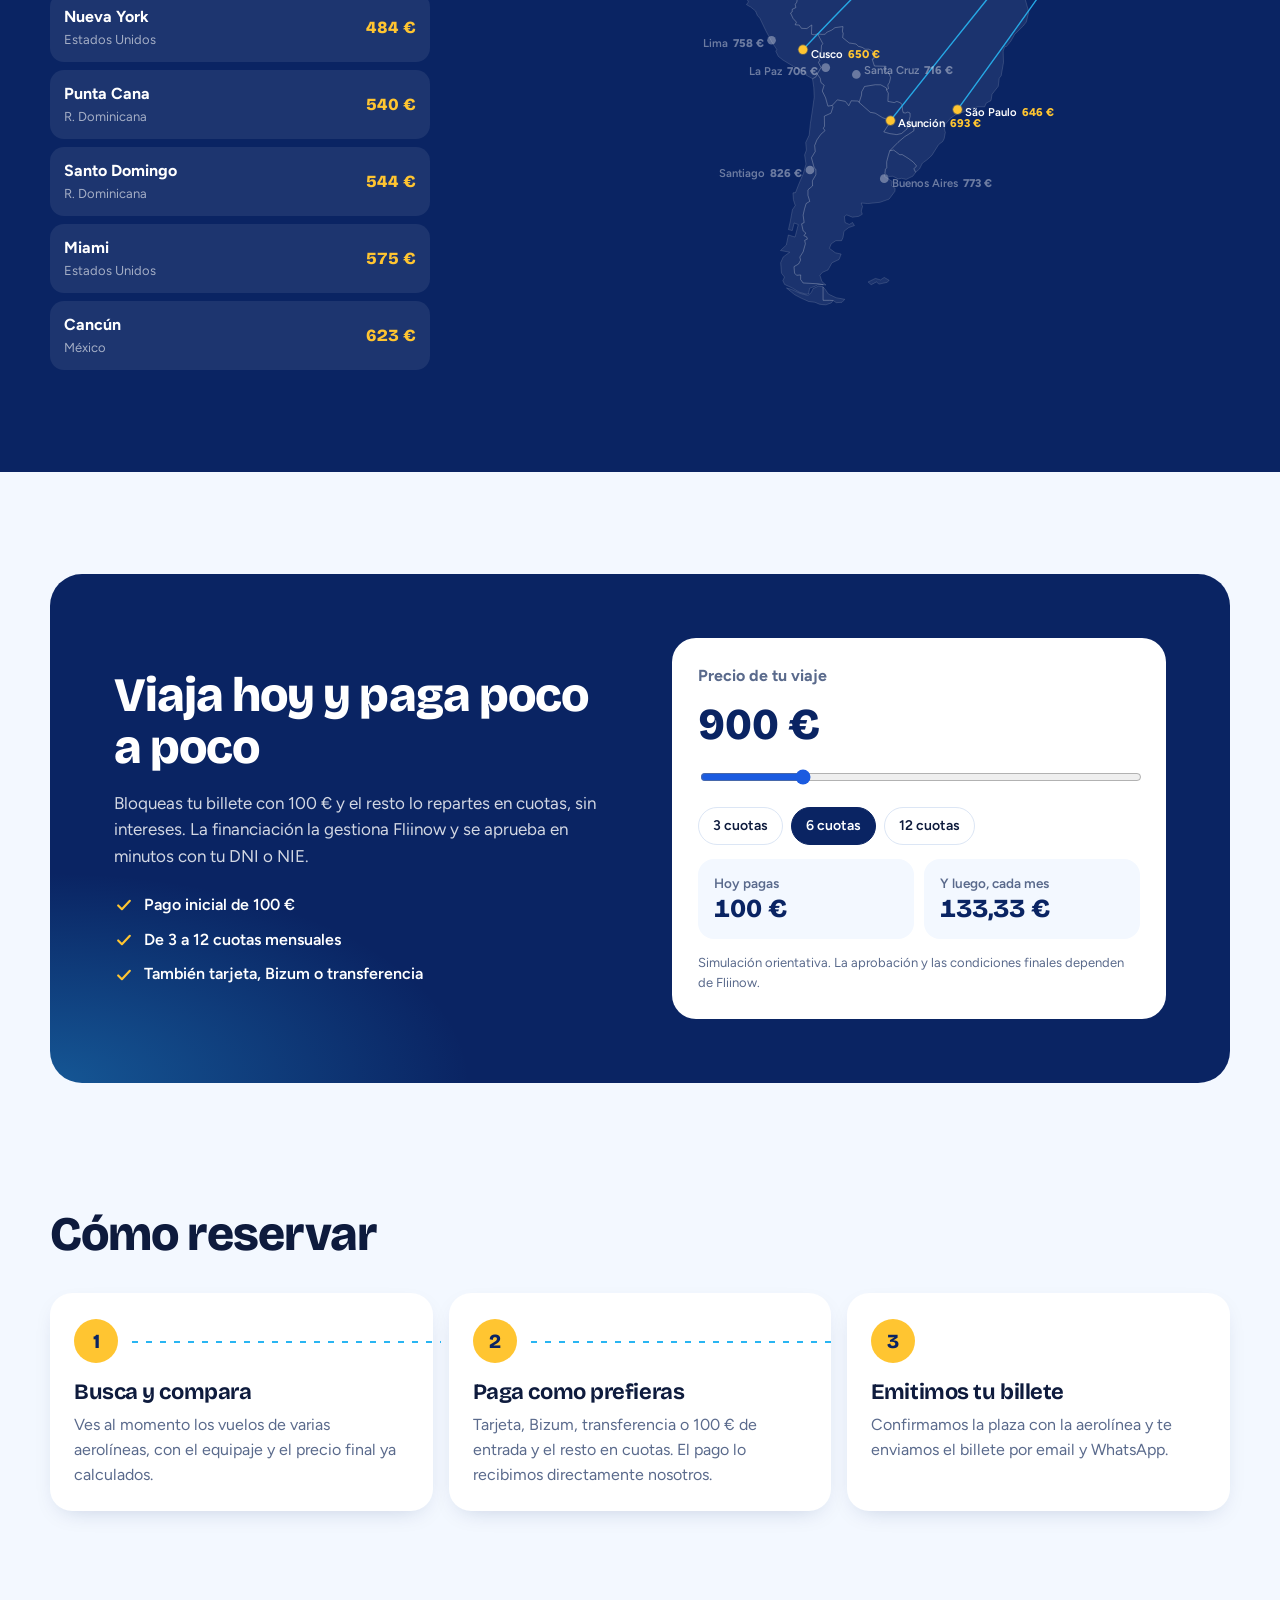
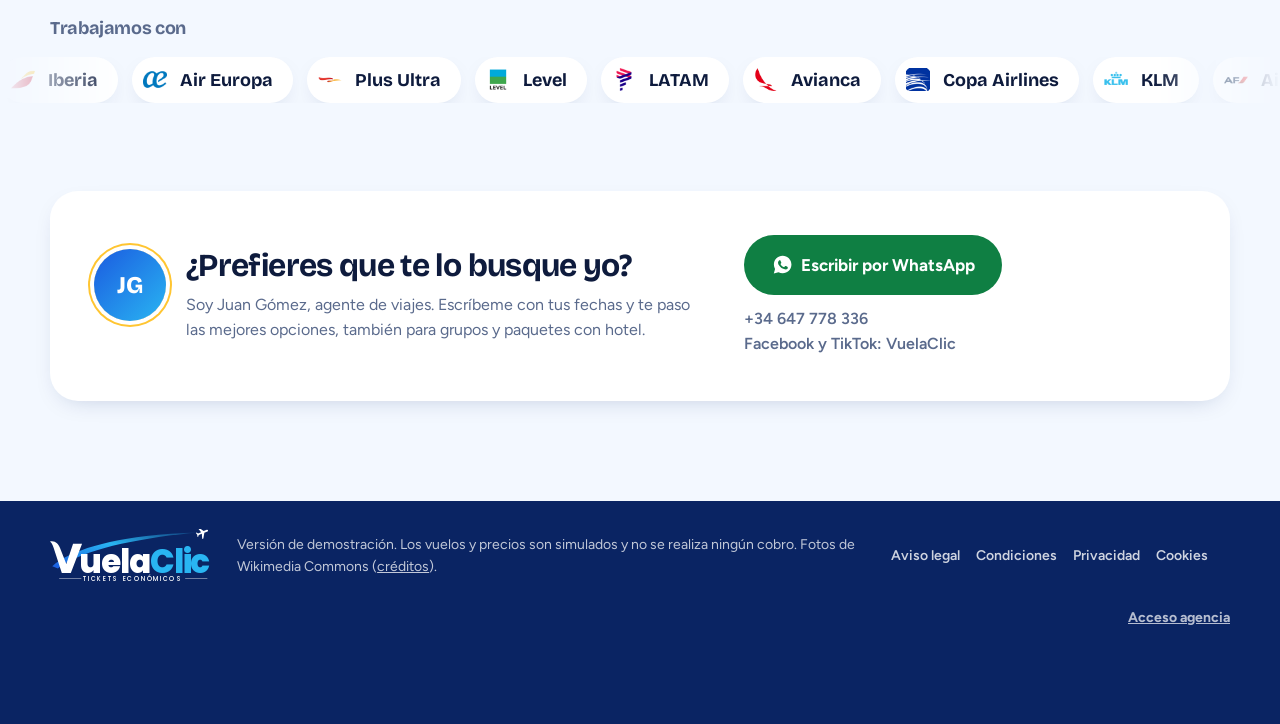
==== commit fdae5a5a: "Aplica los arreglos de la auditoría para la demo - Foco del teclado conservado al elegir asiento, ab" ====
--- a/web/index.html
+++ b/web/index.html
@@ -6,6 +6,18 @@
   <title>VuelaClic — Vuelos económicos a Latinoamérica y el mundo</title>
   <meta name="description" content="Busca y reserva vuelos con equipaje incluido y paga desde 100 € el resto en cuotas. Atención personalizada por WhatsApp.">
   <meta name="theme-color" content="#0A2463">
+  <link rel="icon" href="favicon.svg" type="image/svg+xml">
+  <link rel="manifest" href="manifest.webmanifest">
+  <!-- Vista previa al compartir el enlace (WhatsApp, redes) -->
+  <meta property="og:type" content="website">
+  <meta property="og:site_name" content="VuelaClic">
+  <meta property="og:locale" content="es_ES">
+  <meta property="og:title" content="VuelaClic — Vuelos económicos a Latinoamérica y el mundo">
+  <meta property="og:description" content="Busca y reserva vuelos con maleta incluida. Paga desde 100 € y el resto en cuotas. Te atiende una persona por WhatsApp.">
+  <meta property="og:url" content="https://vuelaclick.netlify.app/">
+  <meta property="og:image" content="https://vuelaclick.netlify.app/img/cusco.jpg">
+  <meta property="og:image:alt" content="Machu Picchu, Perú">
+  <meta name="twitter:card" content="summary_large_image">
   <link rel="preconnect" href="https://fonts.googleapis.com">
   <link rel="preconnect" href="https://fonts.gstatic.com" crossorigin>
   <link href="https://fonts.googleapis.com/css2?family=Bricolage+Grotesque:opsz,wght@12..96,500;12..96,700;12..96,800&family=Figtree:wght@400;500;600;700&display=swap" rel="stylesheet">
@@ -82,7 +94,7 @@
     <nav class="main-nav" aria-label="Principal">
       <a href="#buscar">Vuelos</a>
       <a href="#destinos">Destinos</a>
-      <a href="#financiacion">Financiación</a>
+      <a href="#financiacion" data-fin>Financiación</a>
       <a href="#como">Cómo reservar</a>
       <a href="#contacto">Contacto</a>
     </nav>
@@ -124,10 +136,10 @@
     <div class="wrap hero-grid">
       <div class="hero-copy">
         <h1 id="hero-title">Tú eliges el destino. Nosotros hacemos el resto.</h1>
-        <p class="hero-lead">Vuelos a Latinoamérica y a medio mundo con equipaje incluido. Reserva hoy con 100&nbsp;€ y paga el resto en cuotas.</p>
+        <p class="hero-lead">Vuelos a Latinoamérica y a medio mundo con equipaje incluido.<span data-fin> Reserva hoy con 100&nbsp;€ y paga el resto en cuotas.</span></p>
         <ul class="hero-perks">
           <li><svg class="ic"><use href="#i-suitcase"/></svg>Maleta de 23 kg incluida</li>
-          <li><svg class="ic"><use href="#i-split"/></svg>Hasta 12 cuotas sin intereses</li>
+          <li data-fin><svg class="ic"><use href="#i-split"/></svg>Hasta 12 cuotas sin intereses</li>
           <li><svg class="ic"><use href="#i-whatsapp"/></svg>Te atiende una persona</li>
         </ul>
       </div>
@@ -203,7 +215,8 @@
     </div>
   </section>
 
-  <section class="results" id="resultados" hidden aria-live="polite">
+  <section class="results" id="resultados" hidden>
+    <p class="sr-only" id="results-status" role="status"></p>
     <div class="wrap">
       <header class="results-head">
         <div>
@@ -307,7 +320,7 @@
         <div class="ex-controls">
           <div class="ex-mode" role="radiogroup" aria-label="Cómo quieres pagar">
             <label><input type="radio" name="ex-mode" value="total" checked><span>Precio total</span></label>
-            <label><input type="radio" name="ex-mode" value="month"><span>Cuota al mes</span></label>
+            <label data-fin><input type="radio" name="ex-mode" value="month"><span>Cuota al mes</span></label>
           </div>
           <label class="ex-origin">Saliendo de
             <select id="ex-origin">
@@ -329,7 +342,7 @@
     </div>
   </section>
 
-  <section class="finance" id="financiacion" aria-labelledby="fin-title">
+  <section class="finance" id="financiacion" aria-labelledby="fin-title" data-fin>
     <div class="wrap finance-grid">
       <div class="finance-copy">
         <h2 id="fin-title">Viaja hoy y paga poco a poco</h2>
@@ -370,7 +383,7 @@
         </li>
         <li>
           <h3>Paga como prefieras</h3>
-          <p>Tarjeta, Bizum, transferencia o 100 € de entrada y el resto en cuotas. El pago lo recibimos directamente nosotros.</p>
+          <p>Tarjeta, Bizum, transferencia<span data-fin> o 100 € de entrada y el resto en cuotas</span>. El pago lo recibimos directamente nosotros.</p>
         </li>
         <li>
           <h3>Emitimos tu billete</h3>
@@ -410,7 +423,7 @@
 <footer class="site-footer">
   <div class="wrap footer-row">
     <svg class="brand brand-foot" viewBox="0 0 290 96" role="img" aria-label="VuelaClic, tickets económicos"><use href="#vc-logo" width="290" height="96"/></svg>
-    <p>Versión de demostración. Los vuelos y precios son simulados y no se realiza ningún cobro. Fotos de Wikimedia Commons (<a href="img/CREDITS.md">créditos</a>).</p>
+    <p>Versión de demostración. Los vuelos y precios son simulados y no se realiza ningún cobro. Fotos de Wikimedia Commons (<a href="legal.html#creditos">créditos</a>).</p>
     <nav class="footer-legal" aria-label="Legal">
       <a href="legal.html#aviso-legal">Aviso legal</a><a href="legal.html#condiciones">Condiciones</a><a href="legal.html#privacidad">Privacidad</a><a href="legal.html#cookies">Cookies</a>
     </nav>
--- a/web/css/styles.css
+++ b/web/css/styles.css
@@ -613,7 +613,8 @@
 
 .toast {
   position: fixed; left: 50%; bottom: 28px; z-index: 60; transform: translateX(-50%);
-  background: var(--ink); color: #fff; padding: 12px 18px; border-radius: 14px; font-weight: 600; box-shadow: var(--shadow-lift);
+  /* color fijo: var(--ink) se vuelve claro en modo noche y el texto blanco desaparecía */
+  background: #0E1B3D; color: #fff; padding: 12px 18px; border-radius: 14px; font-weight: 600; box-shadow: var(--shadow-lift), 0 0 0 1px rgba(255, 255, 255, .14);
   animation: rise .3s var(--ease-out);
 }
 
@@ -1033,6 +1034,21 @@
 }
 
 /* ======================================================================
+   Ajustes de la auditoría: financiación según el panel y contraste AA
+   ====================================================================== */
+body.no-fin [data-fin] { display: none !important; }
+/* texto pequeño: verde, rojo y gris con contraste mínimo de 4,5:1 sobre blanco */
+.btn-wa { background: #0F7F43; }
+.btn-wa:hover { background: #0B6B38; }
+.track .direct, .booking-steps li.done { color: #0B7A50; }
+.pt sup { color: #B7342A; }
+.booking-steps li, .row-n { color: var(--muted); }
+.booking-steps li.current { color: var(--strong); }
+:root[data-theme=night] .track .direct, :root[data-theme=night] .booking-steps li.done { color: #4FD49E; }
+:root[data-theme=night] .pt sup { color: #FF8A80; }
+:root[data-theme=night] .booking-steps li, :root[data-theme=night] .row-n { color: var(--muted); }
+
+/* ======================================================================
    Página legal
    ====================================================================== */
 .legal-header { background: var(--night); }
@@ -1072,6 +1088,7 @@
 .legal-table td { padding: 10px; border-bottom: 1px solid var(--line); vertical-align: top; }
 .legal-table code { font-size: 13px; background: var(--cloud); padding: 2px 6px; border-radius: 6px; }
 .legal-updated { color: var(--muted); font-size: 14px; }
+.legal-content .credits { font-size: 14.5px; }
 .terms-check { align-items: flex-start; font-size: 14px; font-weight: 600; }
 .terms-check input, .acc-check input { flex: none; margin-top: 2px; }
 .terms-check a, .acc-check a { color: var(--blue); }
@@ -1207,12 +1224,10 @@
 :root[data-theme=night] .assist-avatar { background: #18306E; }
 :root[data-theme=night] .seat.occ { background: #22366F; }
 :root[data-theme=night] .seat.middle { background: #3E6FD0; }
-:root[data-theme=night] .row-n { color: #5A6FA6; }
 :root[data-theme=night] .ticket { box-shadow: inset 0 0 0 1px rgba(255, 255, 255, .12); }
 :root[data-theme=night] .demo-note { color: #FFD66B; }
-:root[data-theme=night] .booking-steps li { color: #5A6FA6; }
 :root[data-theme=night] .booking-steps li.done { color: #4FD49E; }
-:root[data-theme=night] .booking-steps li.current { border-color: var(--sky); }
+:root[data-theme=night] .booking-steps li.current { border-color: var(--sky); color: var(--strong); }
 :root[data-theme=night] .dest-tag { background: rgba(6, 17, 43, .45); }
 /* Al cambiar de tema las superficies se funden en lugar de saltar */
 :root.theme-anim body, :root.theme-anim body * { transition: background-color .6s ease, border-color .6s ease, color .4s ease; }
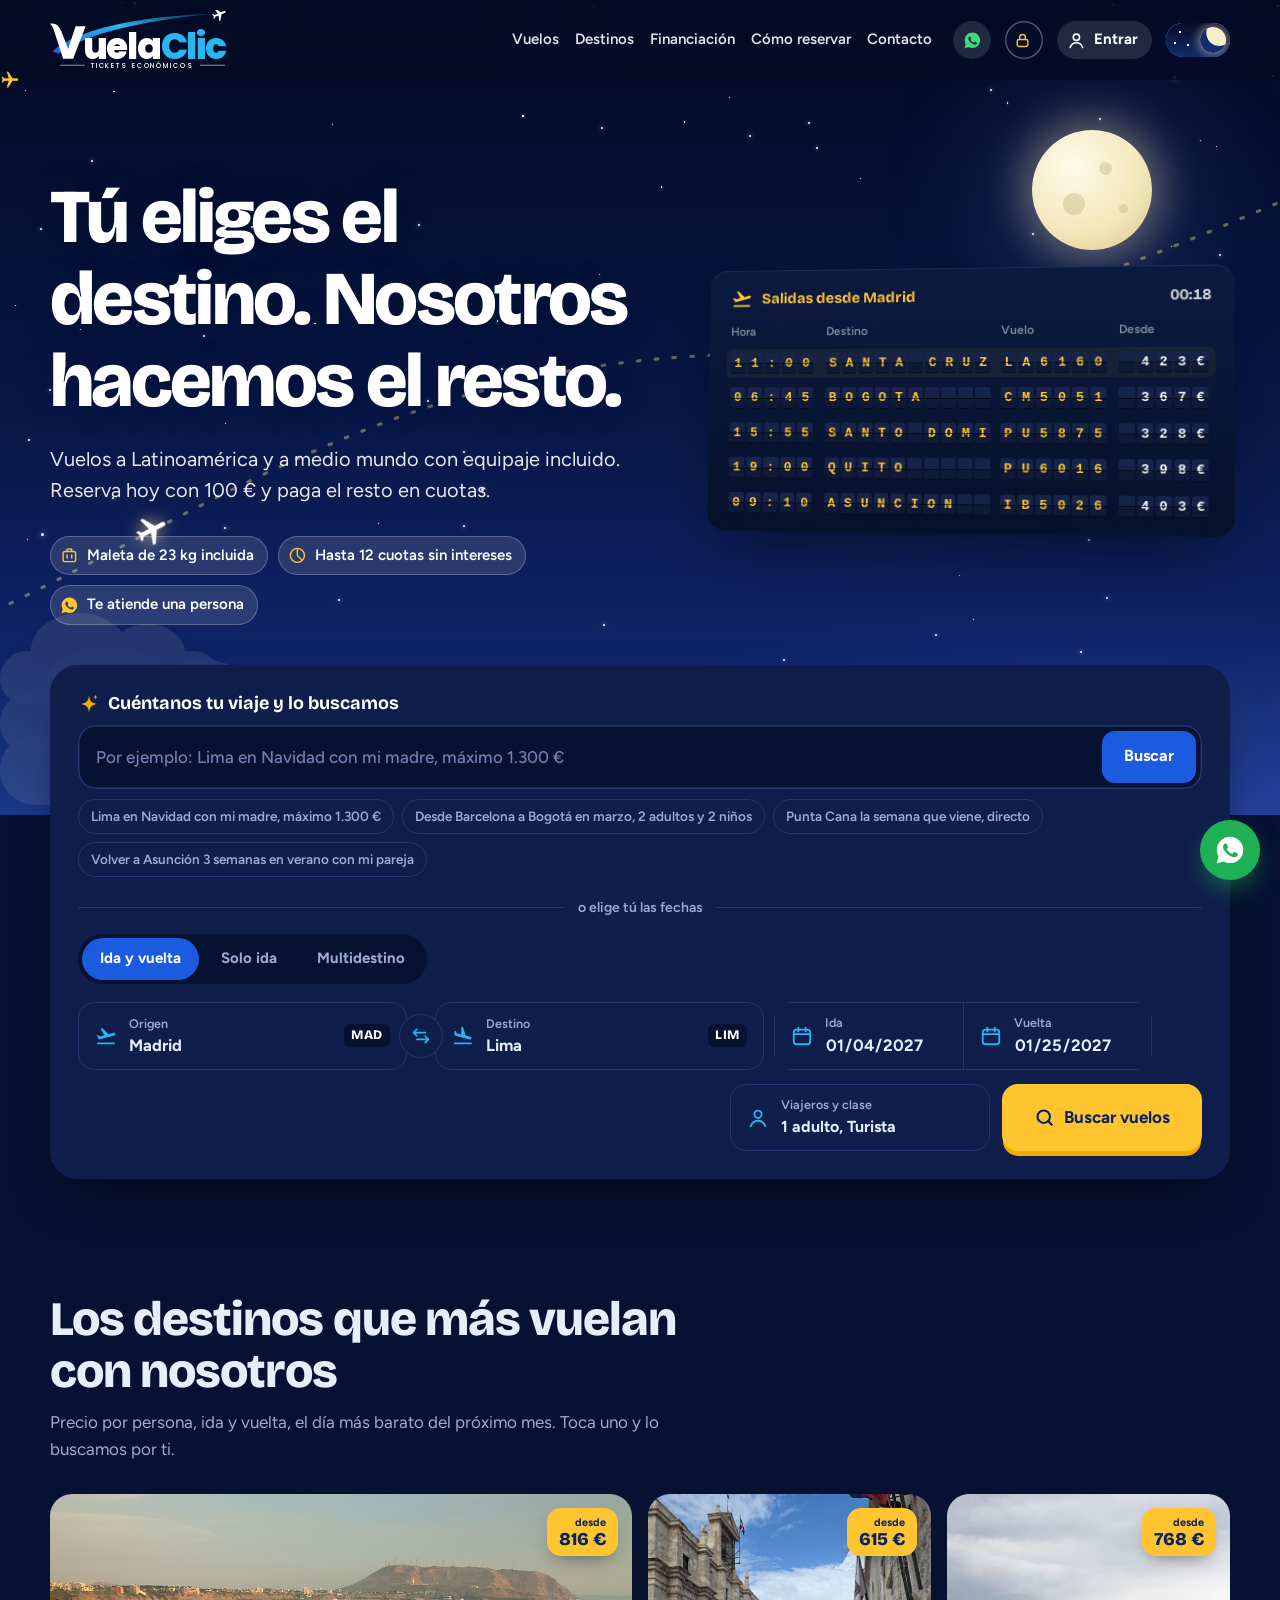
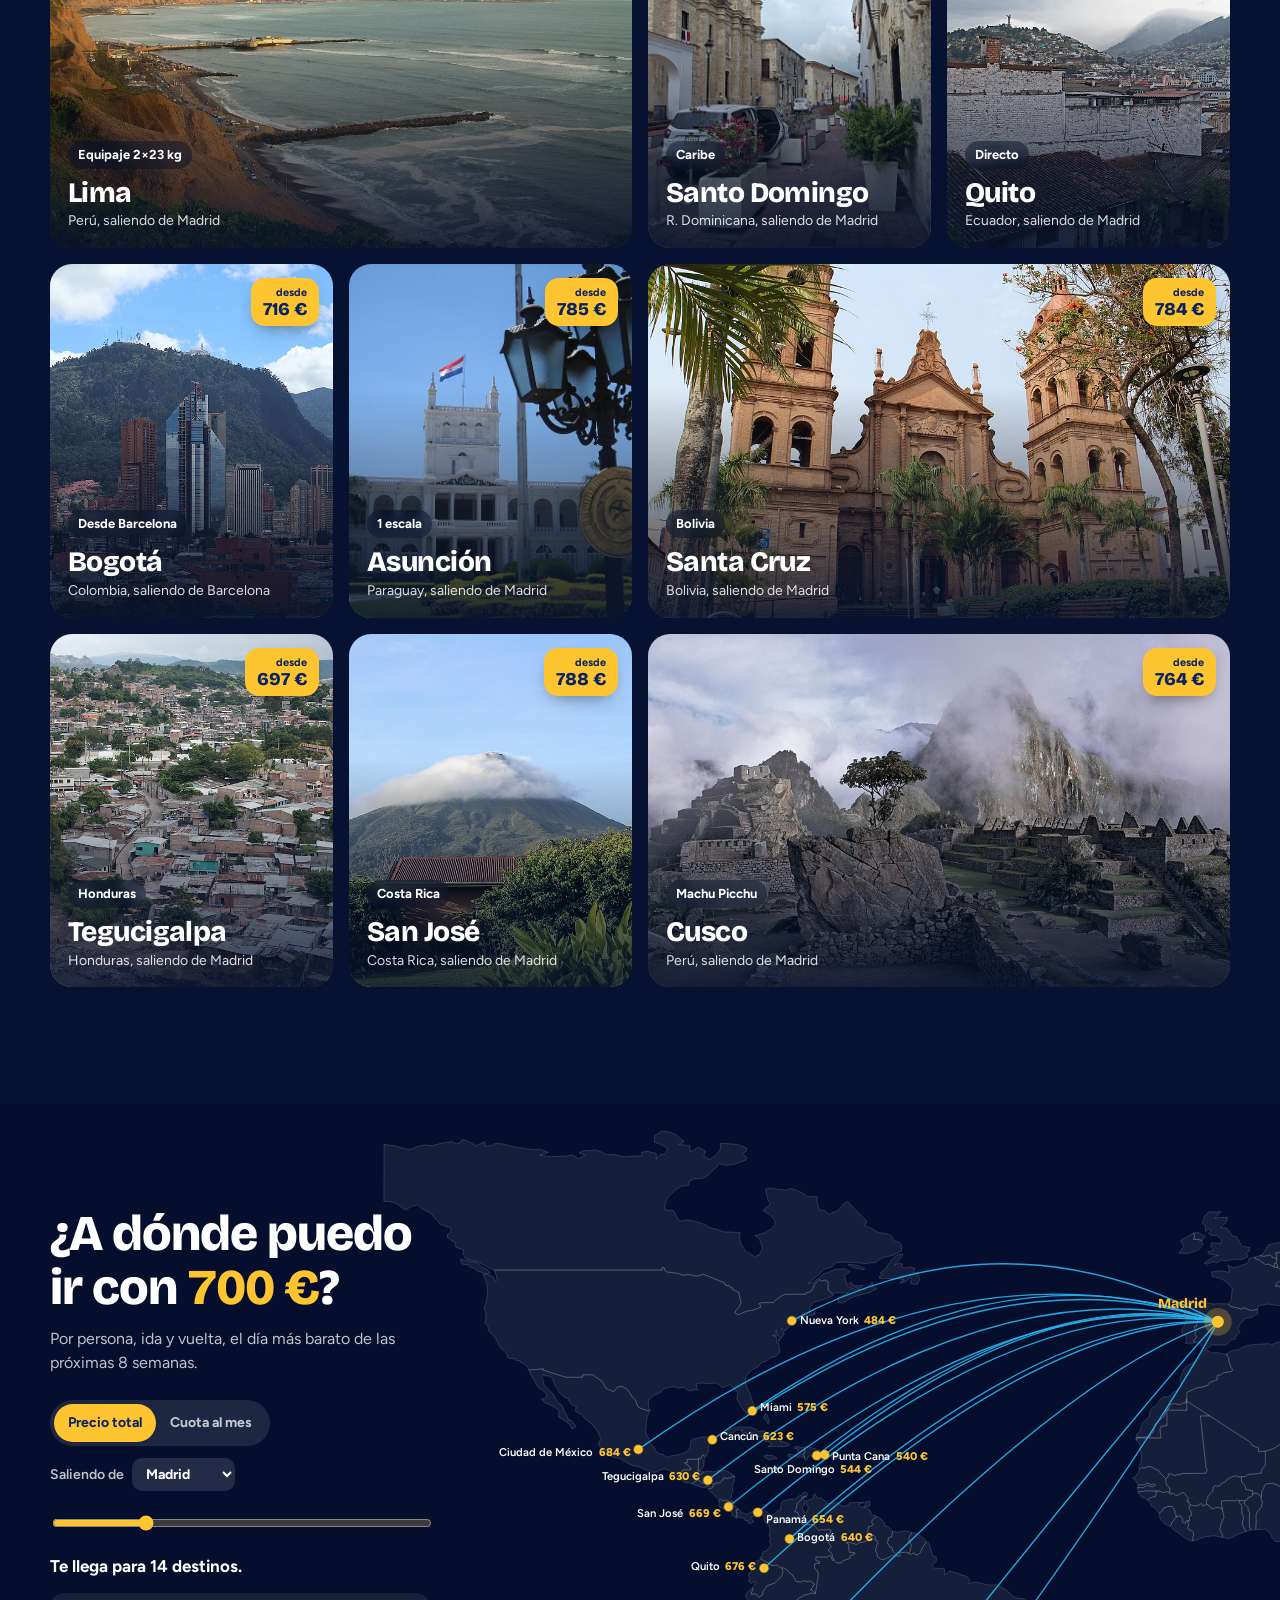
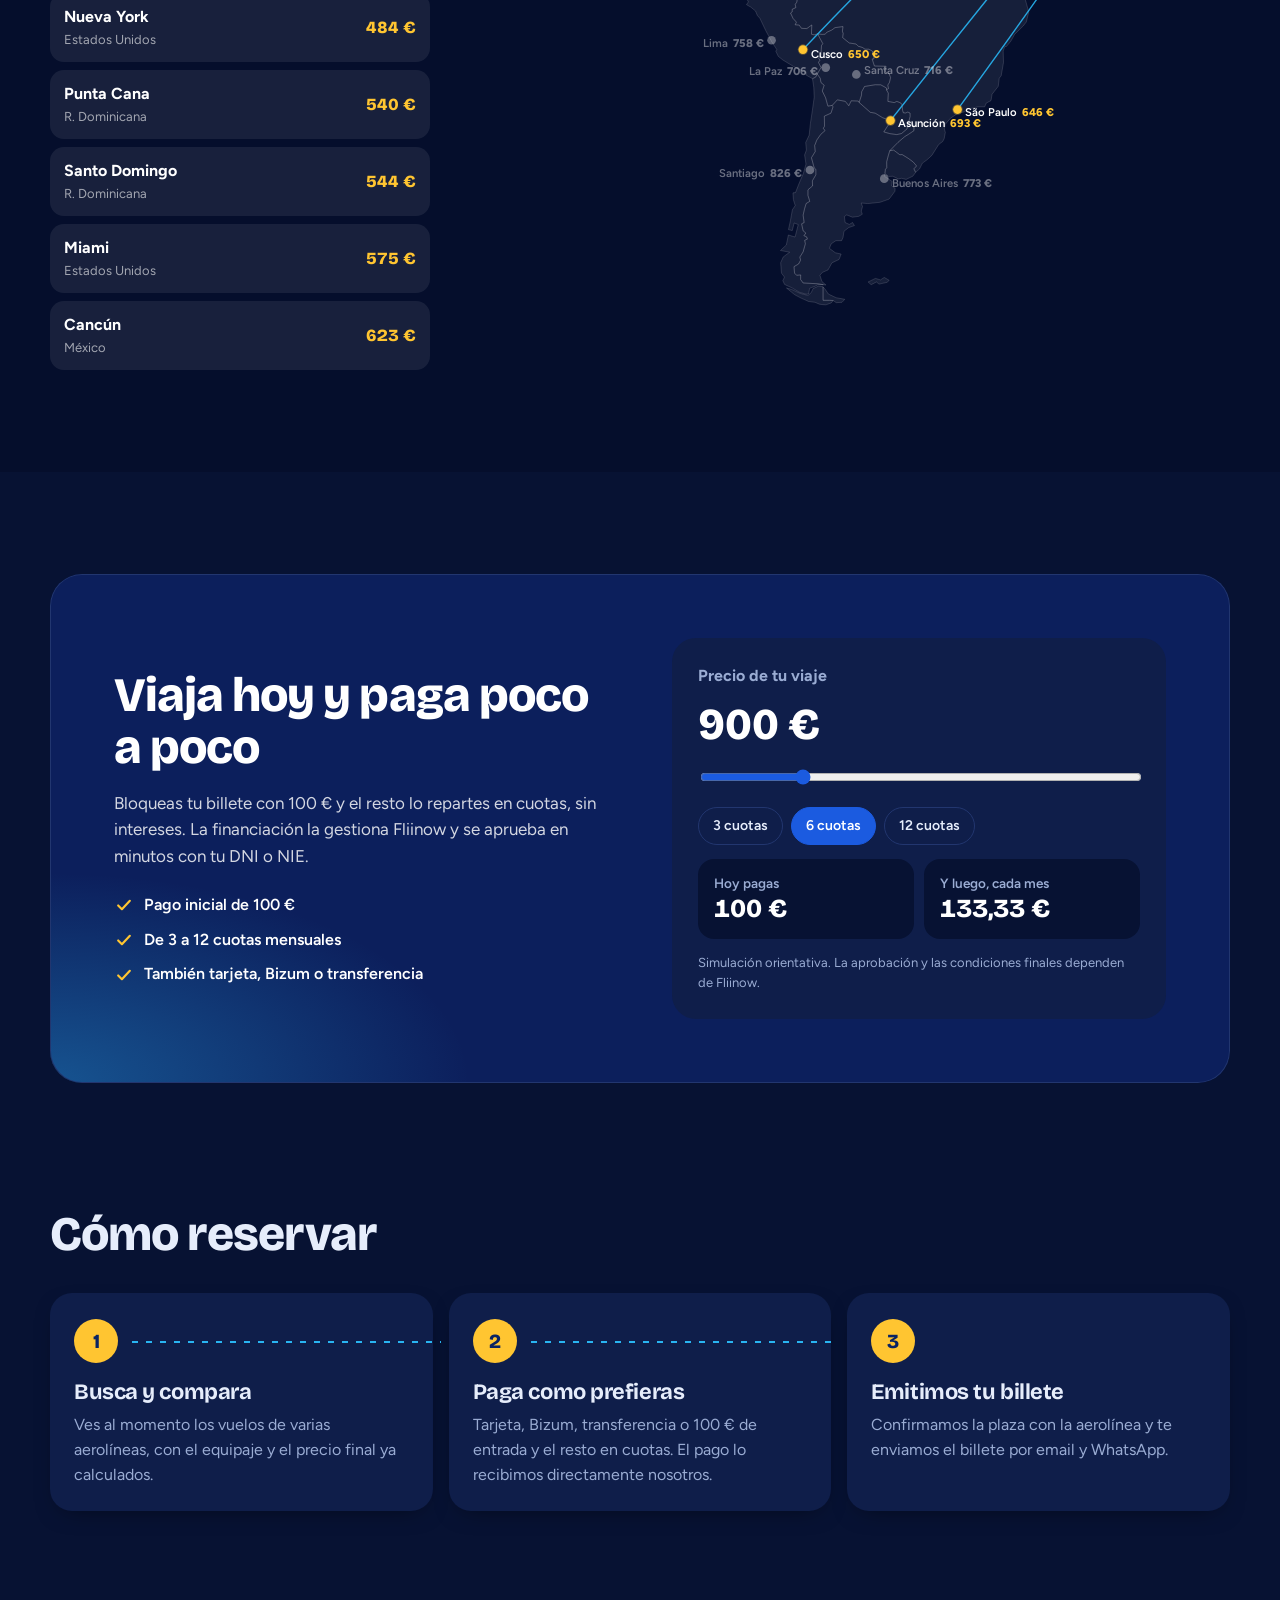
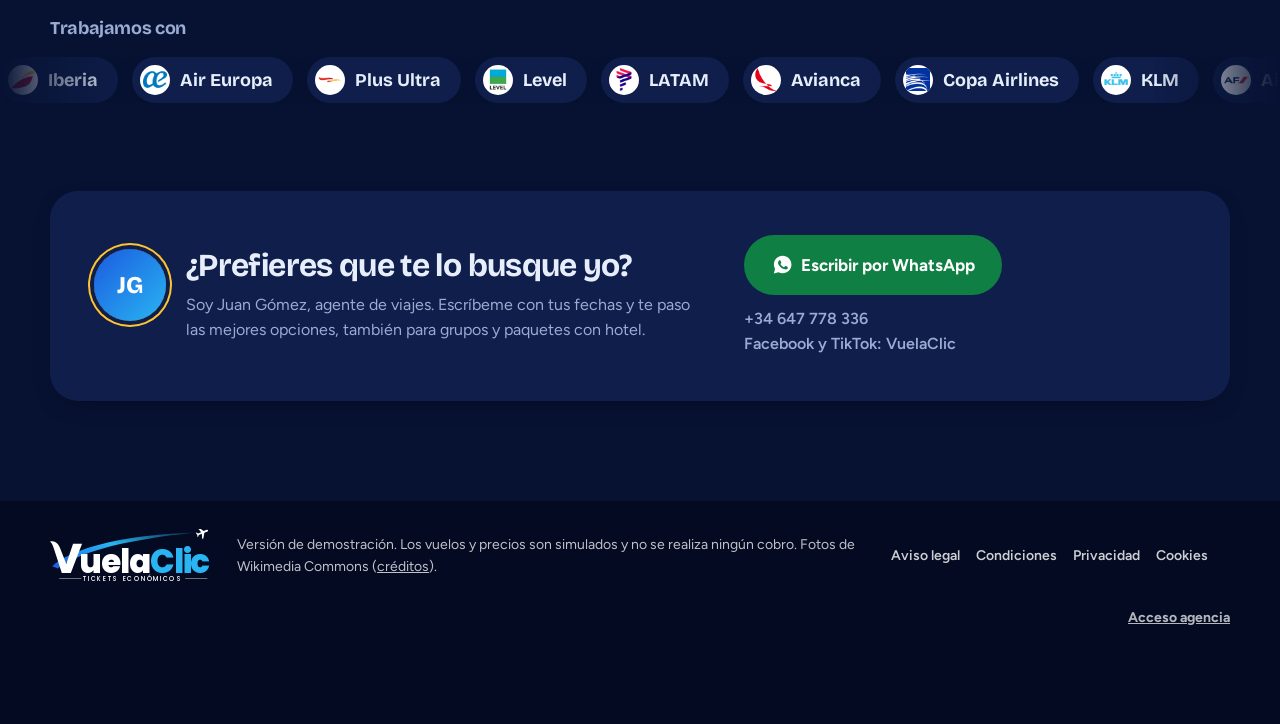
==== commit e0b09468: "Añade efectos de movimiento: ruta de vuelo con el scroll y más - Ruta de vuelo que avanza con el scr" ====
--- a/web/index.html
+++ b/web/index.html
@@ -25,11 +25,18 @@
   <link href="https://fonts.googleapis.com/css2?family=Poppins:wght@500;800&text=uelaCicTKETSONÓMI&display=swap" rel="stylesheet">
   <link rel="stylesheet" href="css/styles.css">
   <script>
-    // Tema antes de pintar: la elección guardada manda; si no hay, la del sistema
+    // Cielo y tema antes de pintar. El cielo sigue la hora real del visitante
+    // (amanecer, día, atardecer, noche); ?cielo=atardecer lo fuerza para enseñarlo.
+    // El tema guardado con el botón manda; si no hay, de noche se pone el modo noche.
     (function () {
+      var h = new Date().getHours();
+      var sky = h >= 6 && h < 9 ? 'dawn' : h < 18 && h >= 9 ? 'day' : h >= 18 && h < 21 ? 'dusk' : 'night';
+      var force = { amanecer: 'dawn', dia: 'day', atardecer: 'dusk', noche: 'night' }[new URLSearchParams(location.search).get('cielo')];
+      if (force) sky = force;
+      document.documentElement.dataset.sky = sky;
       var t = null;
       try { t = JSON.parse(localStorage.getItem('vc.theme')); } catch (e) {}
-      if (!t) t = window.matchMedia && matchMedia('(prefers-color-scheme: dark)').matches ? 'night' : 'day';
+      if (force || !t) t = sky === 'night' ? 'night' : 'day';
       if (t === 'night') document.documentElement.dataset.theme = 'night';
     })();
   </script>
@@ -113,6 +120,14 @@
   </div>
 </header>
 
+<!-- Ruta de vuelo que avanza con el scroll: margen derecho en pantallas anchas,
+     línea bajo la cabecera en las demás (la coloca js/app.js) -->
+<div class="flight-progress" id="flight-progress" aria-hidden="true">
+  <svg class="fp-svg"><path class="fp-route"/><path class="fp-trail" pathLength="1"/></svg>
+  <span class="fp-end"></span>
+  <span class="fp-plane"><svg viewBox="0 0 24 24"><use href="#i-plane"/></svg></span>
+</div>
+
 <main>
   <section class="hero" aria-labelledby="hero-title">
     <div class="sky" aria-hidden="true">
--- a/web/css/styles.css
+++ b/web/css/styles.css
@@ -30,10 +30,19 @@
   --shadow-lift: 0 24px 60px -24px rgba(10, 36, 99, .45);
   --shadow-soft: 0 8px 24px -12px rgba(10, 36, 99, .25);
   --ease-out: cubic-bezier(.2, .8, .2, 1);
+
+  /* Puntero con forma de avión: blanco en general, amarillo sobre lo que se puede pulsar.
+     El punto activo es el morro (3,3). Rutas absolutas para que valgan desde cualquier CSS. */
+  --cursor-arrow: url("/img/cursor-plane.svg") 3 3, auto;
+  --cursor-hand: url("/img/cursor-plane-hover.svg") 3 3, pointer;
 }
 
 *, *::before, *::after { box-sizing: border-box; }
-html { scroll-behavior: smooth; scroll-padding-top: calc(var(--header-h) + 16px); }
+html { scroll-behavior: smooth; scroll-padding-top: calc(var(--header-h) + 16px); cursor: var(--cursor-arrow); }
+a[href], summary, select, input[type=range], [role=button], [role=tab], label:has(> input[type=radio]), label:has(> input[type=checkbox]) { cursor: var(--cursor-hand); }
+/* donde se escribe, el cursor de texto de siempre */
+input:not([type=radio]):not([type=checkbox]):not([type=range]):not([type=date]), textarea { cursor: text; }
+button:disabled, input:disabled { cursor: not-allowed; }
 body {
   margin: 0;
   font: 400 16px/1.55 var(--text);
@@ -45,7 +54,7 @@
 h1, h2, h3 { font-family: var(--display); line-height: 1.08; margin: 0; letter-spacing: -.02em; }
 p { margin: 0; }
 button, input, select { font: inherit; color: inherit; }
-button { cursor: pointer; }
+button { cursor: var(--cursor-hand); }
 a { color: inherit; }
 :focus-visible { outline: 3px solid var(--sun); outline-offset: 2px; border-radius: 6px; }
 
@@ -203,7 +212,7 @@
 }
 .trip-tabs { display: inline-flex; gap: 4px; padding: 4px; border-radius: 999px; background: var(--cloud); margin-bottom: 18px; }
 .trip-tabs input, .cabin-pick input, .calc-plans input, .chip-grid input, .pay-methods input { position: absolute; opacity: 0; pointer-events: none; }
-.trip-tabs span { display: block; padding: 9px 18px; border-radius: 999px; font-weight: 700; font-size: 15px; color: var(--muted); cursor: pointer; transition: background-color .2s, color .2s; }
+.trip-tabs span { display: block; padding: 9px 18px; border-radius: 999px; font-weight: 700; font-size: 15px; color: var(--muted); cursor: var(--cursor-hand); transition: background-color .2s, color .2s; }
 .trip-tabs input:checked + span { background: var(--pick); color: #fff; }
 .trip-tabs input:focus-visible + span { outline: 3px solid var(--sun); }
 
@@ -227,7 +236,7 @@
   font-weight: 700; font-size: 16.5px; min-width: 0;
 }
 .field input::placeholder { color: #9AA9C7; font-weight: 600; }
-.field input[type=date]::-webkit-calendar-picker-indicator { opacity: 0; position: absolute; inset: 0; width: auto; height: auto; cursor: pointer; }
+.field input[type=date]::-webkit-calendar-picker-indicator { opacity: 0; position: absolute; inset: 0; width: auto; height: auto; cursor: var(--cursor-hand); }
 .field.invalid { border-color: var(--dear); }
 .date-pair { display: grid; grid-template-columns: 1fr 1fr; border: 1.5px solid var(--line); border-radius: 16px; transition: border-color .15s, box-shadow .15s; }
 .date-pair:focus-within { border-color: var(--blue); box-shadow: 0 0 0 4px rgba(27, 91, 224, .12); }
@@ -251,7 +260,7 @@
   position: absolute; left: -2px; right: -2px; top: calc(100% + 8px); z-index: 30; margin: 0; padding: 6px; list-style: none;
   background: var(--card); border-radius: 16px; box-shadow: var(--shadow-lift); max-height: 320px; overflow: auto; min-width: 300px;
 }
-.ac-list li { display: grid; grid-template-columns: auto 1fr auto; gap: 12px; align-items: center; padding: 10px 12px; border-radius: 10px; cursor: pointer; }
+.ac-list li { display: grid; grid-template-columns: auto 1fr auto; gap: 12px; align-items: center; padding: 10px 12px; border-radius: 10px; cursor: var(--cursor-hand); }
 .ac-list li[aria-selected=true], .ac-list li:hover { background: var(--cloud); }
 .ac-list .ac-city { font-weight: 700; }
 .ac-list .ac-name { display: block; font-size: 13px; color: var(--muted); }
@@ -262,7 +271,7 @@
 .add-leg { display: inline-flex; align-items: center; gap: 6px; border: 1.5px dashed #B7C8E6; background: transparent; color: var(--blue); font-weight: 700; padding: 0 18px; border-radius: 16px; min-height: 56px; }
 .add-leg:hover { background: var(--cloud); }
 .pax-field { position: relative; margin-left: auto; }
-.pax-btn { min-width: 260px; min-height: 56px; cursor: pointer; }
+.pax-btn { min-width: 260px; min-height: 56px; cursor: var(--cursor-hand); }
 .search-submit { min-height: 56px; padding-inline: 32px; font-size: 17px; border-radius: 16px; }
 .pax-pop {
   position: absolute; right: 0; bottom: calc(100% + 10px); z-index: 30; width: 330px; padding: 18px;
@@ -276,7 +285,7 @@
 .stepper output { min-width: 1.5ch; text-align: center; font-weight: 800; font-variant-numeric: tabular-nums; }
 .cabin-pick { border: 0; padding: 14px 0 6px; margin: 0; display: flex; gap: 6px; flex-wrap: wrap; }
 .cabin-pick legend { font-weight: 700; padding: 0 0 8px; }
-.cabin-pick span, .calc-plans span { display: block; padding: 7px 14px; border-radius: 999px; border: 1.5px solid var(--line); font-weight: 600; font-size: 14px; cursor: pointer; }
+.cabin-pick span, .calc-plans span { display: block; padding: 7px 14px; border-radius: 999px; border: 1.5px solid var(--line); font-weight: 600; font-size: 14px; cursor: var(--cursor-hand); }
 .cabin-pick input:checked + span, .calc-plans input:checked + span { background: var(--pick); border-color: var(--pick); color: #fff; }
 .cabin-pick input:focus-visible + span, .calc-plans input:focus-visible + span { outline: 3px solid var(--sun); }
 .pax-done { width: 100%; margin-top: 12px; }
@@ -320,11 +329,11 @@
 .filters-head h3 { font-size: 20px; }
 .filters fieldset { border: 0; border-top: 1px solid var(--line); margin: 0; padding: 14px 0; }
 .filters legend { font-weight: 700; padding: 0; margin-bottom: 10px; float: left; width: 100%; }
-.check { display: flex; align-items: center; gap: 10px; padding: 5px 0; cursor: pointer; clear: both; }
+.check { display: flex; align-items: center; gap: 10px; padding: 5px 0; cursor: var(--cursor-hand); clear: both; }
 .check input { width: 18px; height: 18px; accent-color: var(--blue); }
 .check .count { margin-left: auto; color: var(--muted); font-size: 14px; font-variant-numeric: tabular-nums; }
 .chip-grid { display: grid; grid-template-columns: 1fr 1fr; gap: 6px; clear: both; }
-.chip-grid span { display: grid; padding: 8px 10px; border-radius: 12px; border: 1.5px solid var(--line); font-weight: 600; font-size: 14px; cursor: pointer; line-height: 1.25; }
+.chip-grid span { display: grid; padding: 8px 10px; border-radius: 12px; border: 1.5px solid var(--line); font-weight: 600; font-size: 14px; cursor: var(--cursor-hand); line-height: 1.25; }
 .chip-grid small { color: var(--muted); font-weight: 500; font-size: 12px; }
 .chip-grid input:checked + span { border-color: var(--blue); background: rgba(27, 91, 224, .07); color: var(--blue); }
 .chip-grid input:focus-visible + span { outline: 3px solid var(--sun); }
@@ -565,7 +574,7 @@
 .pay-methods { display: grid; grid-template-columns: 1fr 1fr; gap: 10px; }
 .pay-methods label > span {
   display: grid; grid-template-columns: auto 1fr; gap: 2px 12px; align-items: center; padding: 14px; border-radius: 16px;
-  border: 1.5px solid var(--line); cursor: pointer; height: 100%;
+  border: 1.5px solid var(--line); cursor: var(--cursor-hand); height: 100%;
 }
 .pay-methods .ic { grid-row: span 2; width: 26px; height: 26px; color: var(--blue); }
 .pay-methods strong { font-size: 15.5px; }
@@ -780,7 +789,7 @@
 .ex-controls { display: flex; flex-wrap: wrap; gap: 12px; align-items: center; justify-content: space-between; margin: 24px 0 14px; }
 .ex-mode { display: inline-flex; padding: 4px; border-radius: 999px; background: rgba(255, 255, 255, .1); }
 .ex-mode input { position: absolute; opacity: 0; pointer-events: none; }
-.ex-mode span { display: block; padding: 8px 14px; border-radius: 999px; font-weight: 700; font-size: 14px; cursor: pointer; color: rgba(255, 255, 255, .75); }
+.ex-mode span { display: block; padding: 8px 14px; border-radius: 999px; font-weight: 700; font-size: 14px; cursor: var(--cursor-hand); color: rgba(255, 255, 255, .75); }
 .ex-mode input:checked + span { background: var(--sun); color: var(--night); }
 .ex-mode input:focus-visible + span { outline: 3px solid #fff; }
 .ex-origin { display: inline-flex; align-items: center; gap: 8px; font-weight: 600; font-size: 14px; color: rgba(255, 255, 255, .75); }
@@ -805,7 +814,7 @@
 .ex-home .ex-home-halo { fill: rgba(255, 197, 49, .25); animation: halo 2.4s ease-out infinite; transform-box: fill-box; transform-origin: center; }
 @keyframes halo { from { transform: scale(.4); opacity: 1; } to { transform: scale(1.6); opacity: 0; } }
 .ex-home text { fill: var(--sun); font: 800 16px var(--display); }
-.ex-dot { cursor: pointer; outline: none; }
+.ex-dot { cursor: var(--cursor-hand); outline: none; }
 .ex-dot .ex-core { fill: rgba(255, 255, 255, .35); transition: fill .3s; }
 .ex-dot .ex-pulse { fill: none; }
 .ex-dot text { fill: rgba(255, 255, 255, .4); font: 600 13px var(--text); transition: fill .3s; }
@@ -1049,6 +1058,94 @@
 :root[data-theme=night] .booking-steps li, :root[data-theme=night] .row-n { color: var(--muted); }
 
 /* ======================================================================
+   Movimiento: ruta de vuelo con el scroll, billete que se transforma,
+   sello de pasaporte y cielo según la hora
+   ====================================================================== */
+
+/* --- Ruta de vuelo que avanza con el scroll ---
+   Horizontal: pegada al borde inferior de la cabecera. Vertical (≥1360 px): margen derecho. */
+.flight-progress { position: absolute; left: 0; right: 0; bottom: -8px; height: 16px; pointer-events: none; z-index: 1; }
+.flight-progress.is-vertical { position: fixed; left: auto; right: 22px; top: calc(var(--header-h) + 28px); bottom: 32px; width: 46px; height: auto; z-index: 30; }
+.fp-svg { position: absolute; inset: 0; width: 100%; height: 100%; overflow: visible; }
+.fp-route, .fp-trail { fill: none; stroke-linecap: round; }
+.fp-route { stroke: rgba(41, 181, 242, .35); stroke-width: 2; stroke-dasharray: 2 8; }
+.fp-trail { stroke: var(--sky); stroke-width: 2.5; stroke-dasharray: 1; stroke-dashoffset: calc(1 - var(--p, 0)); }
+.flight-progress:not(.is-vertical) .fp-route { stroke: transparent; }
+.fp-plane {
+  position: absolute; left: 0; top: 0; width: 20px; height: 20px; color: var(--sun);
+  offset-distance: calc(var(--p, 0) * 100%); offset-rotate: auto 90deg; offset-anchor: center;
+  filter: drop-shadow(0 1px 2px rgba(6, 17, 43, .6));
+}
+.fp-plane svg { display: block; width: 100%; height: 100%; }
+/* pista de aterrizaje al final del recorrido (solo en vertical) */
+.fp-end { display: none; }
+.is-vertical .fp-end { display: block; position: absolute; left: 50%; bottom: -10px; width: 18px; height: 4px; margin-left: -9px; border-radius: 2px; background: repeating-linear-gradient(90deg, var(--sun) 0 4px, transparent 4px 7px); }
+@supports (animation-timeline: scroll()) {
+  .fp-trail { animation: fp-trail linear both; animation-timeline: scroll(root); }
+  .fp-plane { animation: fp-plane linear both; animation-timeline: scroll(root); }
+}
+@keyframes fp-trail { from { stroke-dashoffset: 1; } to { stroke-dashoffset: 0; } }
+@keyframes fp-plane { from { offset-distance: 0%; } to { offset-distance: 100%; } }
+
+/* --- Billete que se transforma en la ventana de reserva (View Transitions) --- */
+.booking.vt-open[open] { animation: none; }
+::view-transition-group(ticket) { animation-duration: .5s; animation-timing-function: cubic-bezier(.2, .8, .2, 1); }
+/* la forma viaja de la tarjeta a la ventana; el contenido viejo se va pronto para no verse estirado */
+::view-transition-old(ticket) { animation: vt-out .16s ease both; }
+::view-transition-new(ticket) { animation: vt-in .32s .1s ease both; }
+@keyframes vt-out { to { opacity: 0; } }
+@keyframes vt-in { from { opacity: 0; } }
+::view-transition-group(root) { animation-duration: .35s; }
+
+/* --- Sello de pasaporte en el billete --- */
+.stamp {
+  /* centrado sobre la línea de vuelo, entre los dos aeropuertos */
+  position: absolute; z-index: 2; left: 50%; top: 36%; display: grid; justify-items: center; gap: 2px;
+  padding: 7px 14px; border: 3px double var(--sun); border-radius: 12px; color: var(--sun);
+  background: rgba(10, 36, 99, .55); backdrop-filter: blur(1px);
+  font: 800 20px/1 var(--display); letter-spacing: .08em; text-transform: uppercase;
+  transform: translate(-50%, -50%) rotate(-12deg); opacity: .95; pointer-events: none;
+  animation: stampIn .45s cubic-bezier(.3, 1.6, .5, 1) 1s both;
+}
+.stamp span { font: 700 11px/1.2 var(--text); letter-spacing: .12em; }
+.stamp.is-pending { color: #FFD66B; border-color: #FFD66B; }
+@keyframes stampIn {
+  from { opacity: 0; transform: translate(-50%, -50%) rotate(-4deg) scale(2.2); }
+  60% { opacity: 1; }
+  to { opacity: .95; transform: translate(-50%, -50%) rotate(-12deg) scale(1); }
+}
+@media (max-width: 720px) { .stamp { font-size: 15px; padding: 5px 9px; } .stamp span { font-size: 9px; } }
+
+/* --- Cielo según la hora real (amanecer y atardecer; la noche es el modo noche) --- */
+.sky::before {
+  content: ''; position: absolute; inset: 0; z-index: -1; opacity: 0; transition: opacity 1.4s ease;
+}
+:root[data-sky=dawn]:not([data-theme=night]) .sky::before {
+  opacity: 1;
+  background: radial-gradient(900px 420px at 80% 105%, rgba(255, 190, 140, .55), transparent 70%),
+    linear-gradient(180deg, #0F2E86 0%, #2A58BF 45%, #3D63C0 70%, #D99A86 90%, #FFD2A0 100%);
+}
+:root[data-sky=dusk]:not([data-theme=night]) .sky::before {
+  opacity: 1;
+  background: radial-gradient(900px 420px at 82% 100%, rgba(255, 140, 90, .6), transparent 70%),
+    linear-gradient(180deg, #0A2463 0%, #2A3A8F 38%, #6A4590 66%, #C9636A 88%, #FF9E5E 100%);
+}
+/* sobre los tonos cálidos de abajo, el texto blanco necesita apoyo */
+:root[data-sky=dawn]:not([data-theme=night]) .hero-lead, :root[data-sky=dusk]:not([data-theme=night]) .hero-lead,
+:root[data-sky=dawn]:not([data-theme=night]) .hero-perks li, :root[data-sky=dusk]:not([data-theme=night]) .hero-perks li {
+  text-shadow: 0 1px 10px rgba(6, 17, 43, .55);
+}
+:root[data-sky=dawn]:not([data-theme=night]) .hero-perks li, :root[data-sky=dusk]:not([data-theme=night]) .hero-perks li { background: rgba(10, 36, 99, .35); }
+:root[data-sky=dawn]:not([data-theme=night]) .sun { top: 44%; opacity: .9; background: radial-gradient(circle, #FFF1C9 0%, #FFC58A 40%, rgba(255, 197, 138, 0) 70%); }
+:root[data-sky=dusk]:not([data-theme=night]) .sun { top: 50%; opacity: .95; background: radial-gradient(circle, #FFE0B0 0%, #FF9B4A 42%, rgba(255, 155, 74, 0) 70%); }
+:root[data-sky=dawn]:not([data-theme=night]) .cloud-layer i { background: #FFF1EA; }
+:root[data-sky=dusk]:not([data-theme=night]) .cloud-layer i { background: #FBD5CC; }
+
+@media (prefers-reduced-motion: reduce) {
+  .stamp { animation: none; }
+}
+
+/* ======================================================================
    Página legal
    ====================================================================== */
 .legal-header { background: var(--night); }
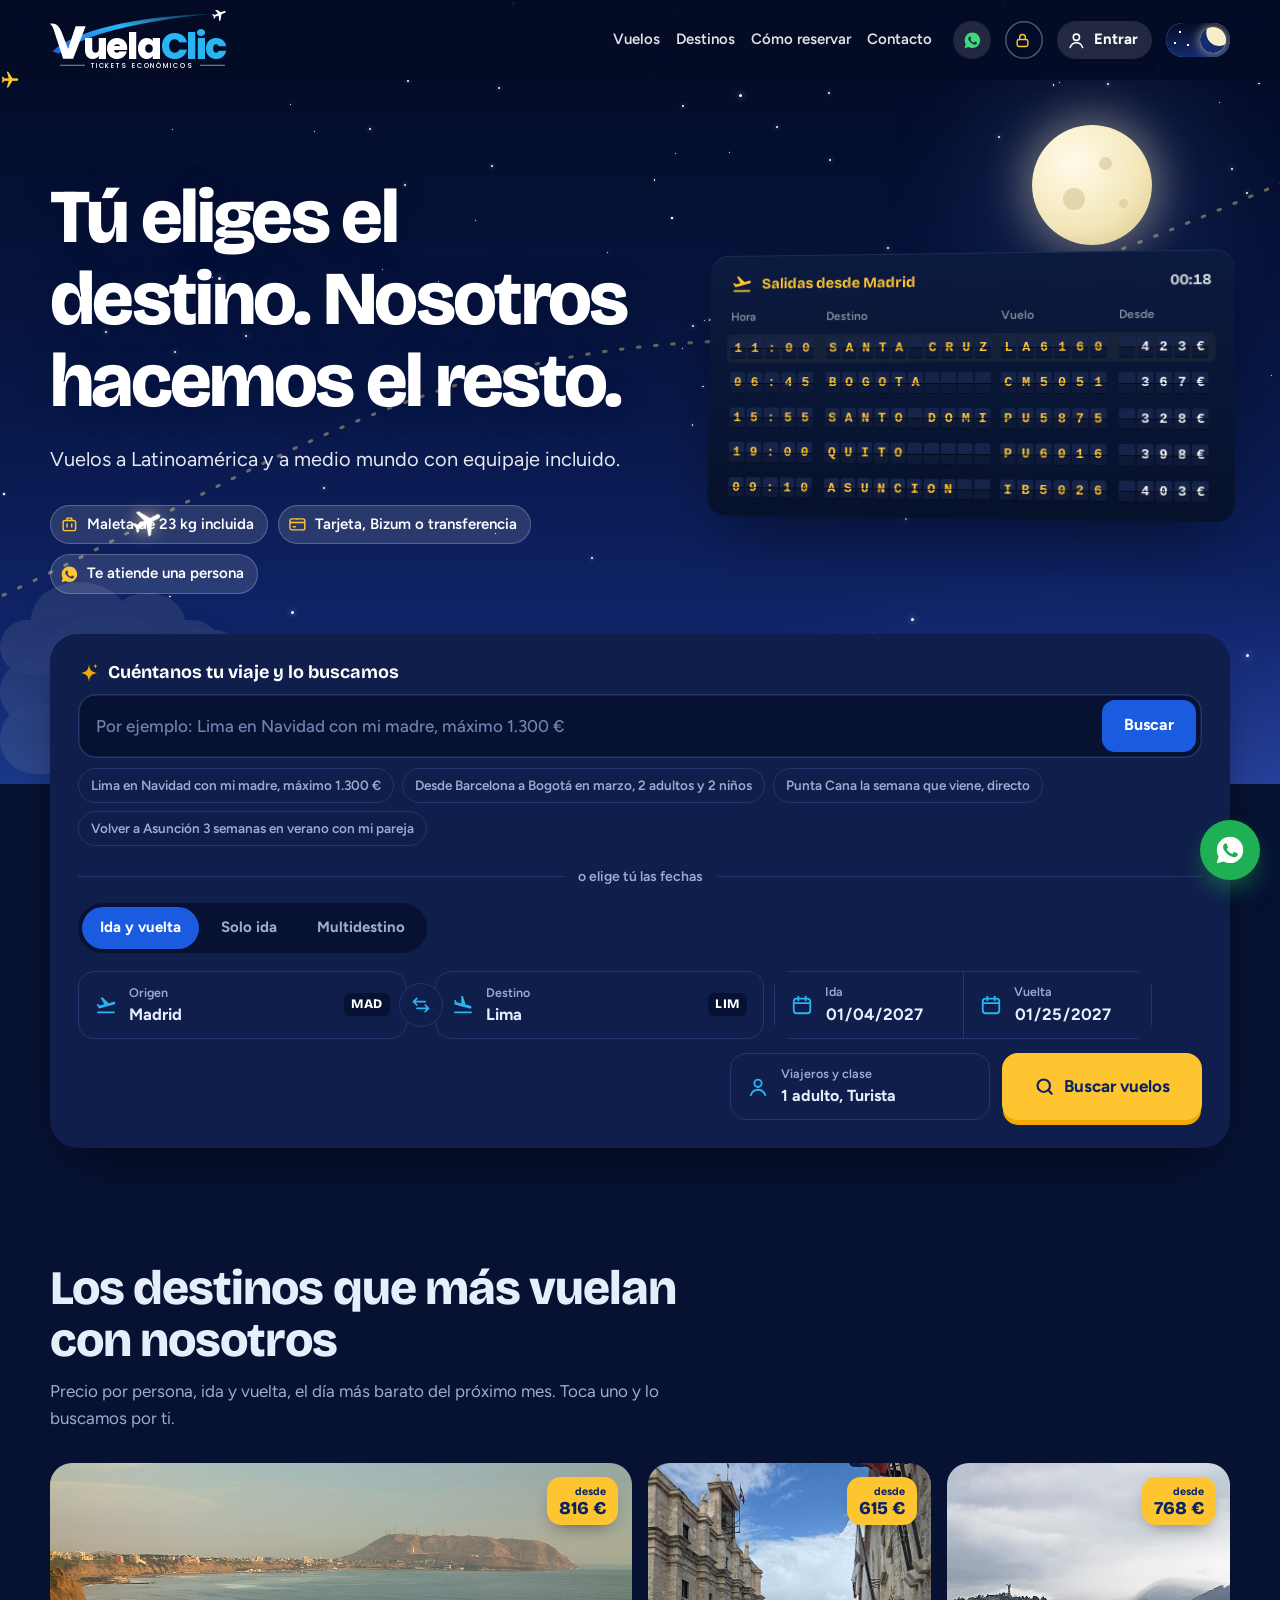
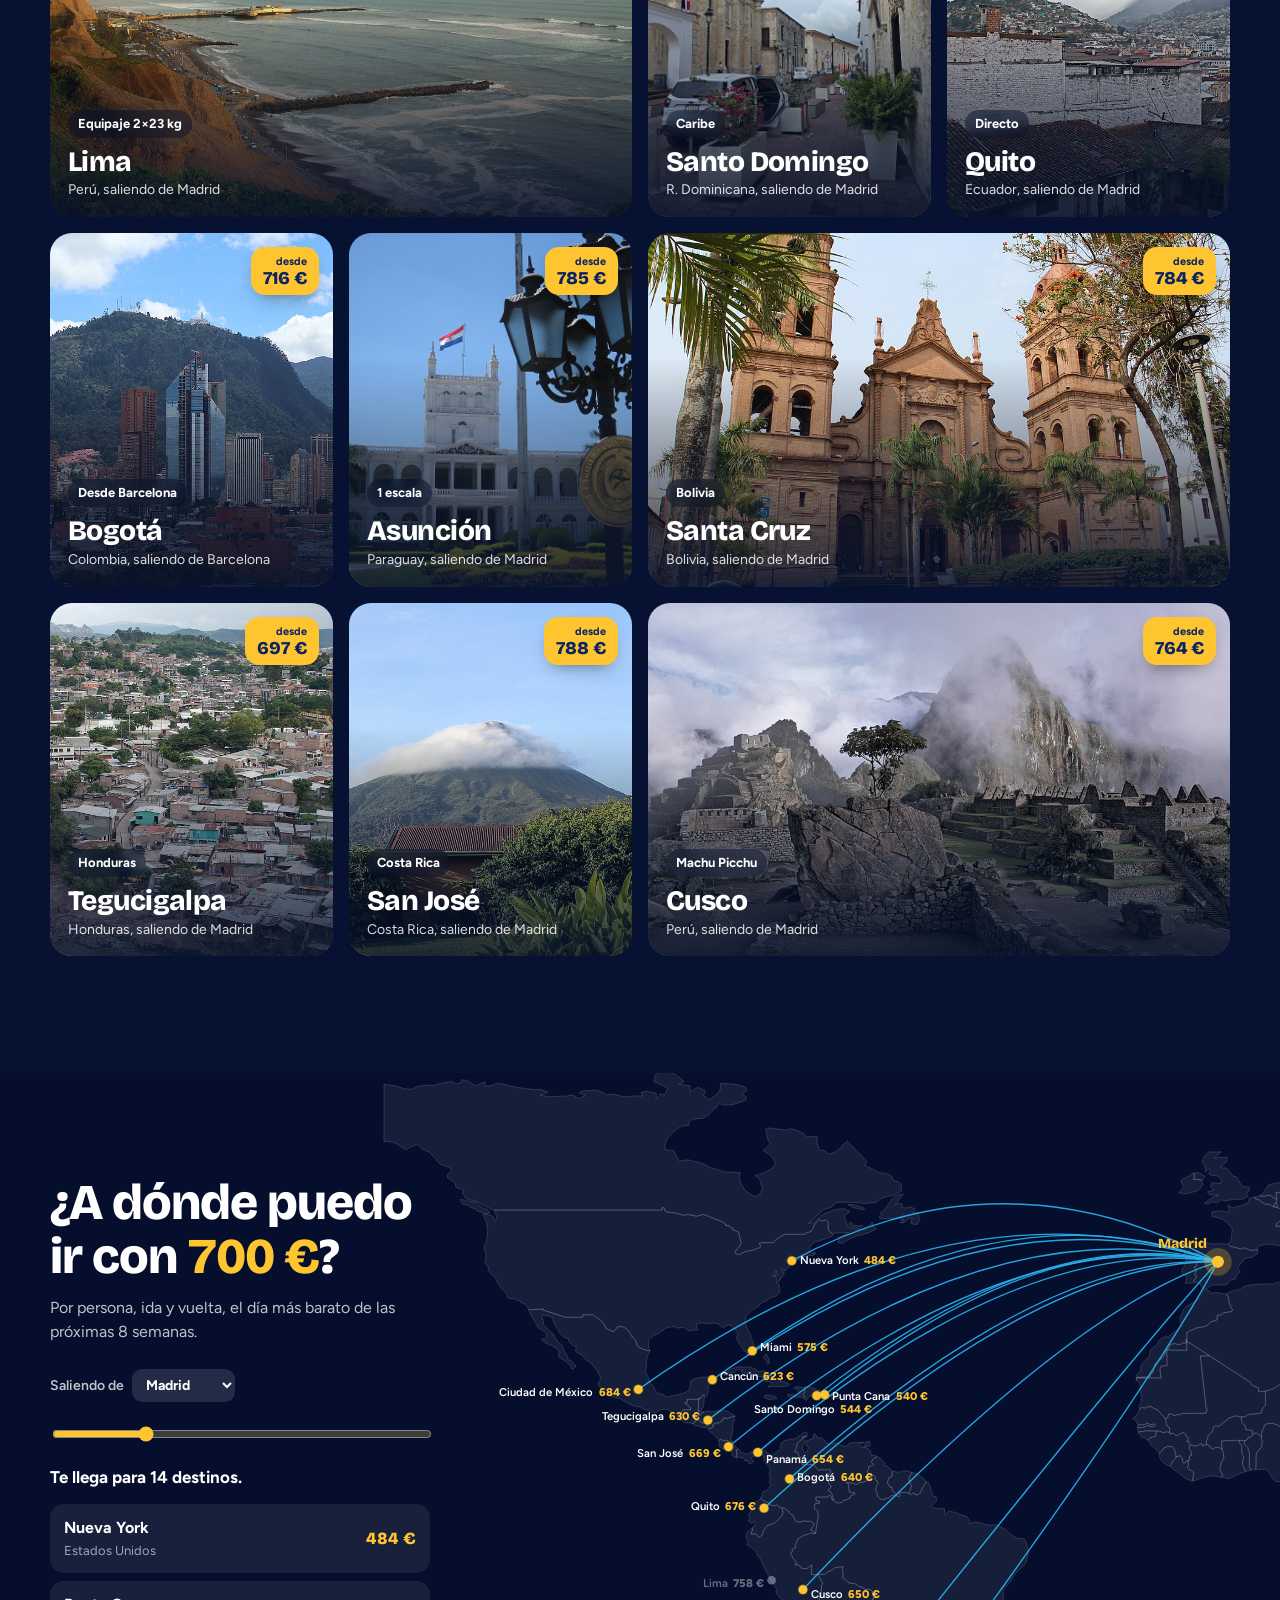
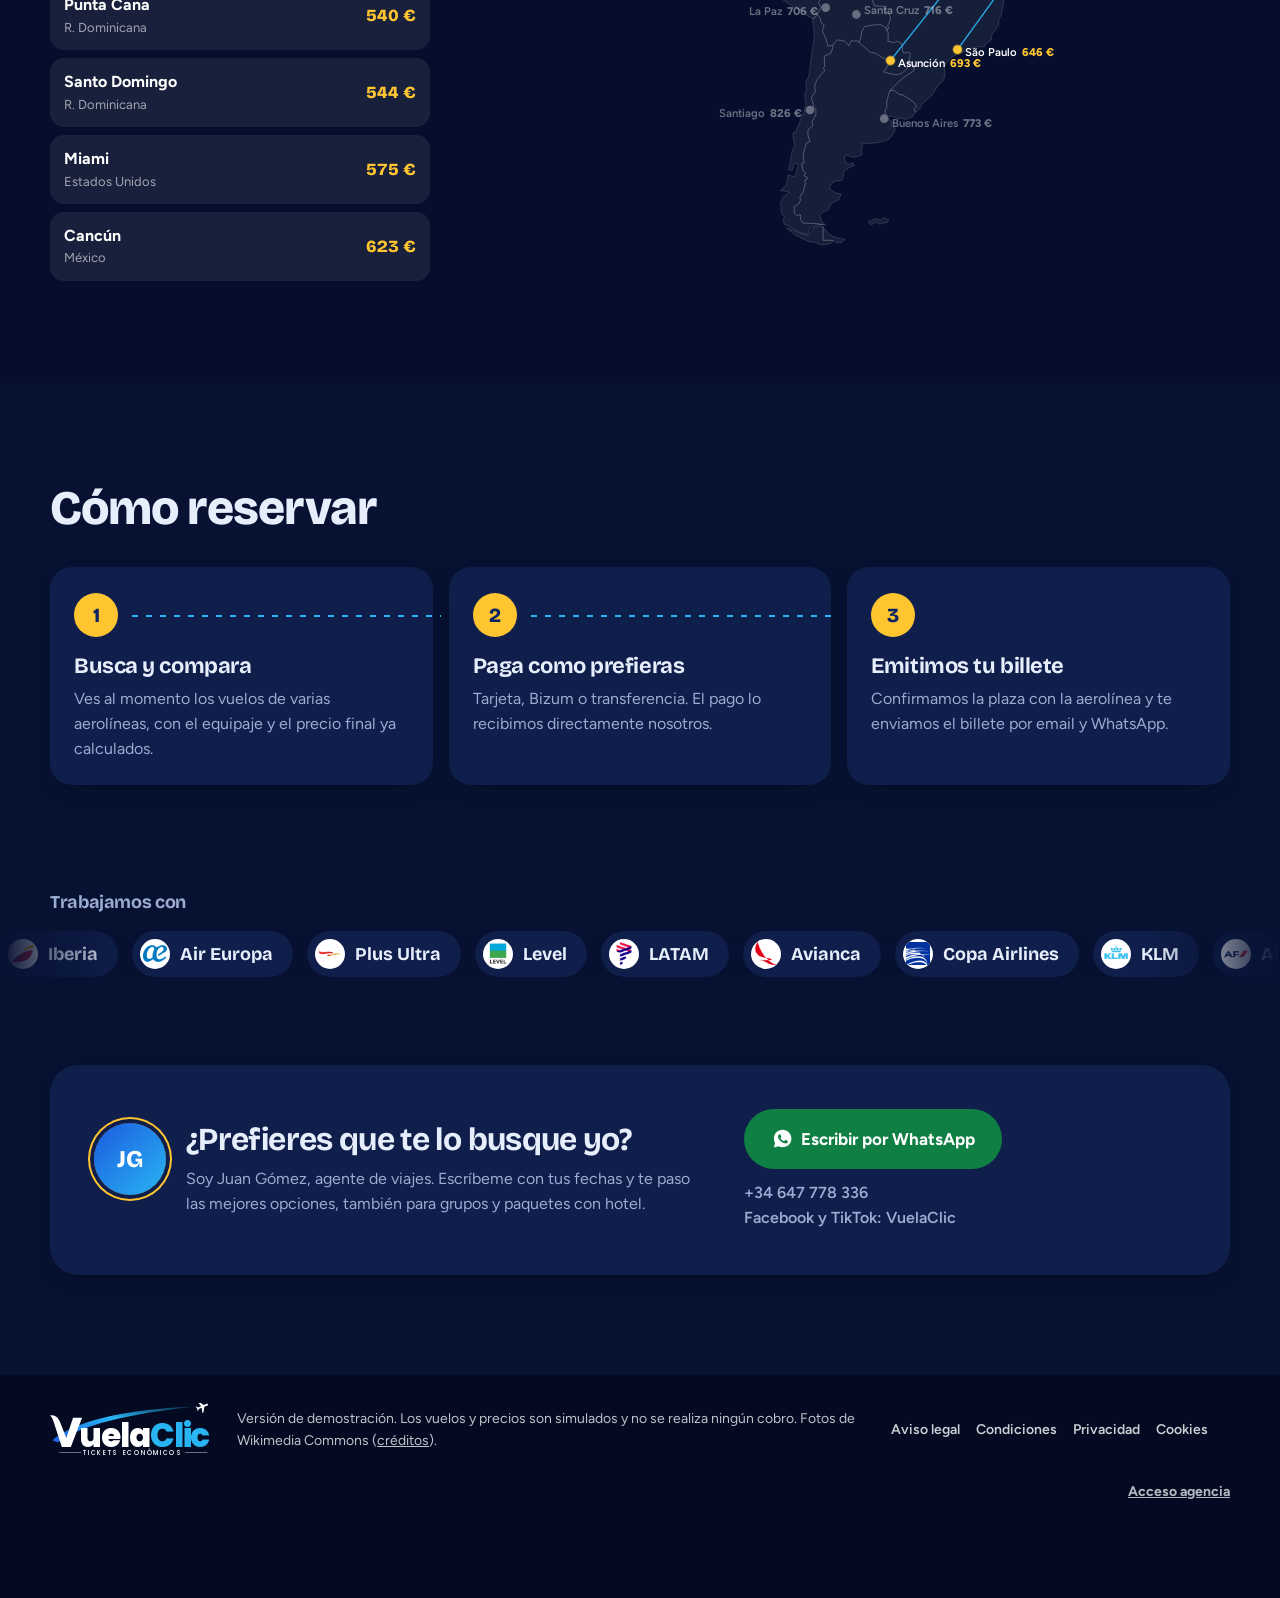
==== commit a98f9aaa: "Quita la financiación y Fliinow de la web, el panel y las especificaciones La agencia no ofrecerá pa" ====
--- a/web/index.html
+++ b/web/index.html
@@ -4,7 +4,7 @@
   <meta charset="utf-8">
   <meta name="viewport" content="width=device-width, initial-scale=1">
   <title>VuelaClic — Vuelos económicos a Latinoamérica y el mundo</title>
-  <meta name="description" content="Busca y reserva vuelos con equipaje incluido y paga desde 100 € el resto en cuotas. Atención personalizada por WhatsApp.">
+  <meta name="description" content="Busca y reserva vuelos con equipaje incluido y paga con tarjeta, Bizum o transferencia. Atención personalizada por WhatsApp.">
   <meta name="theme-color" content="#0A2463">
   <link rel="icon" href="favicon.svg" type="image/svg+xml">
   <link rel="manifest" href="manifest.webmanifest">
@@ -13,7 +13,7 @@
   <meta property="og:site_name" content="VuelaClic">
   <meta property="og:locale" content="es_ES">
   <meta property="og:title" content="VuelaClic — Vuelos económicos a Latinoamérica y el mundo">
-  <meta property="og:description" content="Busca y reserva vuelos con maleta incluida. Paga desde 100 € y el resto en cuotas. Te atiende una persona por WhatsApp.">
+  <meta property="og:description" content="Busca y reserva vuelos con maleta incluida. Paga con tarjeta, Bizum o transferencia. Te atiende una persona por WhatsApp.">
   <meta property="og:url" content="https://vuelaclick.netlify.app/">
   <meta property="og:image" content="https://vuelaclick.netlify.app/img/cusco.jpg">
   <meta property="og:image:alt" content="Machu Picchu, Perú">
@@ -61,7 +61,6 @@
   <symbol id="i-card" viewBox="0 0 24 24"><g fill="none" stroke="currentColor" stroke-width="1.8"><rect x="2.5" y="5" width="19" height="14" rx="2.5"/><path d="M2.5 9.5h19M6 15h4"/></g></symbol>
   <symbol id="i-bank" viewBox="0 0 24 24"><path fill="none" stroke="currentColor" stroke-width="1.8" stroke-linejoin="round" d="M3 9.5 12 4l9 5.5zM5 10v8M9.5 10v8M14.5 10v8M19 10v8M3 20.5h18"/></symbol>
   <symbol id="i-phone" viewBox="0 0 24 24"><g fill="none" stroke="currentColor" stroke-width="1.8"><rect x="6.5" y="2.5" width="11" height="19" rx="2.5"/><path d="M10.5 18.5h3"/></g></symbol>
-  <symbol id="i-split" viewBox="0 0 24 24"><g fill="none" stroke="currentColor" stroke-width="1.8" stroke-linecap="round"><circle cx="12" cy="12" r="9"/><path d="M12 3v9l6.4 6.4"/></g></symbol>
   <symbol id="i-whatsapp" viewBox="0 0 24 24"><path fill="currentColor" d="M12.04 2C6.58 2 2.13 6.45 2.13 11.91c0 1.75.46 3.45 1.32 4.95L2.05 22l5.25-1.38a9.9 9.9 0 0 0 4.74 1.21c5.46 0 9.91-4.45 9.91-9.91S17.5 2 12.04 2zm5.8 14.03c-.24.68-1.42 1.3-1.96 1.35-.5.05-.97.23-3.28-.68-2.77-1.09-4.53-3.93-4.67-4.11-.13-.18-1.11-1.48-1.11-2.82s.7-2 .95-2.27c.25-.27.54-.34.72-.34l.52.01c.17.01.39-.06.61.47.23.54.77 1.88.84 2.02.07.13.11.29.02.47-.09.18-.13.29-.27.45l-.4.47c-.13.13-.27.28-.12.55.16.27.7 1.15 1.5 1.86 1.03.92 1.9 1.2 2.17 1.34.27.13.43.11.59-.07.16-.18.68-.79.86-1.06.18-.27.36-.23.61-.14.25.09 1.58.75 1.85.88.27.14.45.2.52.32.07.11.07.66-.17 1.33z"/></symbol>
   <symbol id="i-arrow" viewBox="0 0 24 24"><path fill="none" stroke="currentColor" stroke-width="2.2" stroke-linecap="round" stroke-linejoin="round" d="M15 6l-6 6 6 6"/></symbol>
   <symbol id="i-spark" viewBox="0 0 24 24"><path fill="currentColor" d="M12 2.5c.4 3.9 1.6 6.3 3.4 7.6 1.4 1 3.3 1.5 5.6 1.9-2.3.4-4.2.9-5.6 1.9-1.8 1.3-3 3.7-3.4 7.6-.4-3.9-1.6-6.3-3.4-7.6-1.4-1-3.3-1.5-5.6-1.9 2.3-.4 4.2-.9 5.6-1.9C10.4 8.8 11.6 6.4 12 2.5zM19 2l.6 1.9L21.5 4.5l-1.9.6L19 7l-.6-1.9-1.9-.6 1.9-.6z"/></symbol>
@@ -101,7 +100,6 @@
     <nav class="main-nav" aria-label="Principal">
       <a href="#buscar">Vuelos</a>
       <a href="#destinos">Destinos</a>
-      <a href="#financiacion" data-fin>Financiación</a>
       <a href="#como">Cómo reservar</a>
       <a href="#contacto">Contacto</a>
     </nav>
@@ -151,10 +149,10 @@
     <div class="wrap hero-grid">
       <div class="hero-copy">
         <h1 id="hero-title">Tú eliges el destino. Nosotros hacemos el resto.</h1>
-        <p class="hero-lead">Vuelos a Latinoamérica y a medio mundo con equipaje incluido.<span data-fin> Reserva hoy con 100&nbsp;€ y paga el resto en cuotas.</span></p>
+        <p class="hero-lead">Vuelos a Latinoamérica y a medio mundo con equipaje incluido.</p>
         <ul class="hero-perks">
           <li><svg class="ic"><use href="#i-suitcase"/></svg>Maleta de 23 kg incluida</li>
-          <li data-fin><svg class="ic"><use href="#i-split"/></svg>Hasta 12 cuotas sin intereses</li>
+          <li><svg class="ic"><use href="#i-card"/></svg>Tarjeta, Bizum o transferencia</li>
           <li><svg class="ic"><use href="#i-whatsapp"/></svg>Te atiende una persona</li>
         </ul>
       </div>
@@ -333,10 +331,6 @@
         <h2 id="ex-title">¿A dónde puedo ir con <output id="ex-amount">700 €</output>?</h2>
         <p class="explore-hint" id="ex-hint">Por persona, ida y vuelta, el día más barato de las próximas 8 semanas.</p>
         <div class="ex-controls">
-          <div class="ex-mode" role="radiogroup" aria-label="Cómo quieres pagar">
-            <label><input type="radio" name="ex-mode" value="total" checked><span>Precio total</span></label>
-            <label data-fin><input type="radio" name="ex-mode" value="month"><span>Cuota al mes</span></label>
-          </div>
           <label class="ex-origin">Saliendo de
             <select id="ex-origin">
               <option value="MAD">Madrid</option>
@@ -357,35 +351,6 @@
     </div>
   </section>
 
-  <section class="finance" id="financiacion" aria-labelledby="fin-title" data-fin>
-    <div class="wrap finance-grid">
-      <div class="finance-copy">
-        <h2 id="fin-title">Viaja hoy y paga poco a poco</h2>
-        <p>Bloqueas tu billete con 100 € y el resto lo repartes en cuotas, sin intereses. La financiación la gestiona Fliinow y se aprueba en minutos con tu DNI o NIE.</p>
-        <ul class="finance-points">
-          <li><svg class="ic"><use href="#i-check"/></svg>Pago inicial de 100 €</li>
-          <li><svg class="ic"><use href="#i-check"/></svg>De 3 a 12 cuotas mensuales</li>
-          <li><svg class="ic"><use href="#i-check"/></svg>También tarjeta, Bizum o transferencia</li>
-        </ul>
-      </div>
-      <div class="calc" id="calc">
-        <label for="calc-price" class="calc-label">Precio de tu viaje</label>
-        <output class="calc-price" id="calc-price-out">900 €</output>
-        <input type="range" id="calc-price" min="300" max="3000" step="10" value="900">
-        <div class="calc-plans" role="radiogroup" aria-label="Número de cuotas">
-          <label><input type="radio" name="calc-plan" value="3"><span>3 cuotas</span></label>
-          <label><input type="radio" name="calc-plan" value="6" checked><span>6 cuotas</span></label>
-          <label><input type="radio" name="calc-plan" value="12"><span>12 cuotas</span></label>
-        </div>
-        <div class="calc-result">
-          <div><small>Hoy pagas</small><strong>100 €</strong></div>
-          <div><small>Y luego, cada mes</small><strong id="calc-monthly">133,33 €</strong></div>
-        </div>
-        <p class="fine">Simulación orientativa. La aprobación y las condiciones finales dependen de Fliinow.</p>
-      </div>
-    </div>
-  </section>
-
   <section class="how" id="como" aria-labelledby="how-title">
     <div class="wrap">
       <div class="section-head">
@@ -398,7 +363,7 @@
         </li>
         <li>
           <h3>Paga como prefieras</h3>
-          <p>Tarjeta, Bizum, transferencia<span data-fin> o 100 € de entrada y el resto en cuotas</span>. El pago lo recibimos directamente nosotros.</p>
+          <p>Tarjeta, Bizum o transferencia. El pago lo recibimos directamente nosotros.</p>
         </li>
         <li>
           <h3>Emitimos tu billete</h3>
--- a/web/css/styles.css
+++ b/web/css/styles.css
@@ -211,7 +211,7 @@
   box-shadow: var(--shadow-lift), 0 0 0 1px rgba(10, 36, 99, .04);
 }
 .trip-tabs { display: inline-flex; gap: 4px; padding: 4px; border-radius: 999px; background: var(--cloud); margin-bottom: 18px; }
-.trip-tabs input, .cabin-pick input, .calc-plans input, .chip-grid input, .pay-methods input { position: absolute; opacity: 0; pointer-events: none; }
+.trip-tabs input, .cabin-pick input, .chip-grid input, .pay-methods input { position: absolute; opacity: 0; pointer-events: none; }
 .trip-tabs span { display: block; padding: 9px 18px; border-radius: 999px; font-weight: 700; font-size: 15px; color: var(--muted); cursor: var(--cursor-hand); transition: background-color .2s, color .2s; }
 .trip-tabs input:checked + span { background: var(--pick); color: #fff; }
 .trip-tabs input:focus-visible + span { outline: 3px solid var(--sun); }
@@ -285,9 +285,9 @@
 .stepper output { min-width: 1.5ch; text-align: center; font-weight: 800; font-variant-numeric: tabular-nums; }
 .cabin-pick { border: 0; padding: 14px 0 6px; margin: 0; display: flex; gap: 6px; flex-wrap: wrap; }
 .cabin-pick legend { font-weight: 700; padding: 0 0 8px; }
-.cabin-pick span, .calc-plans span { display: block; padding: 7px 14px; border-radius: 999px; border: 1.5px solid var(--line); font-weight: 600; font-size: 14px; cursor: var(--cursor-hand); }
-.cabin-pick input:checked + span, .calc-plans input:checked + span { background: var(--pick); border-color: var(--pick); color: #fff; }
-.cabin-pick input:focus-visible + span, .calc-plans input:focus-visible + span { outline: 3px solid var(--sun); }
+.cabin-pick span { display: block; padding: 7px 14px; border-radius: 999px; border: 1.5px solid var(--line); font-weight: 600; font-size: 14px; cursor: var(--cursor-hand); }
+.cabin-pick input:checked + span { background: var(--pick); border-color: var(--pick); color: #fff; }
+.cabin-pick input:focus-visible + span { outline: 3px solid var(--sun); }
 .pax-done { width: 100%; margin-top: 12px; }
 .form-error { margin-top: 12px; color: var(--dear); font-weight: 600; }
 
@@ -416,7 +416,6 @@
 }
 .offer-price { font: 800 clamp(28px, 2.6vw, 34px)/1 var(--display); color: var(--strong); font-variant-numeric: tabular-nums; letter-spacing: -.02em; }
 .offer-per { font-size: 13.5px; color: var(--muted); }
-.offer-fin { font-size: 13.5px; font-weight: 700; color: #0B7A50; }
 .offer-stub .btn { margin-top: 6px; width: 100%; }
 
 .offer-details { grid-column: 1 / -1; border-top: 1px dashed var(--line); padding: 16px 22px 20px; display: grid; gap: 4px; font-size: 14.5px; }
@@ -468,29 +467,9 @@
 .dest-price { position: absolute; top: 14px; right: 14px; padding: 8px 12px; border-radius: 14px; background: var(--sun); color: var(--night); font: 800 18px/1 var(--display); text-align: right; box-shadow: 0 8px 18px -8px rgba(0, 0, 0, .5); }
 .dest-price small { display: block; font: 700 11px/1.3 var(--text); }
 
-.finance { padding: clamp(64px, 8vw, 110px) 0; }
-.finance-grid {
-  display: grid; grid-template-columns: 1fr 1fr; gap: clamp(28px, 5vw, 72px); align-items: center;
-  background: var(--night); color: #fff; border-radius: 32px; padding: clamp(28px, 5vw, 64px);
-  background-image: radial-gradient(600px 300px at 0% 100%, rgba(41, 181, 242, .35), transparent 70%);
-}
-.finance-copy h2 { font-size: clamp(30px, 4vw, 48px); font-weight: 800; }
-.finance-copy p { margin-top: 16px; color: rgba(255, 255, 255, .82); font-size: 17px; max-width: 46ch; }
-.finance-points { list-style: none; padding: 0; margin: 24px 0 0; display: grid; gap: 10px; font-weight: 600; }
-.finance-points li { display: flex; align-items: center; gap: 10px; }
-.finance-points .ic { color: var(--sun); }
-.calc { background: var(--card); color: var(--ink); border-radius: 24px; padding: 26px; display: grid; gap: 14px; }
-.calc-label { font-weight: 700; color: var(--muted); }
-.calc-price { font: 800 44px/1 var(--display); color: var(--strong); font-variant-numeric: tabular-nums; }
-.calc input[type=range] { width: 100%; accent-color: var(--blue); height: 28px; }
-.calc-plans { display: flex; gap: 8px; flex-wrap: wrap; }
-.calc-result { display: grid; grid-template-columns: 1fr 1fr; gap: 10px; }
-.calc-result div { padding: 14px 16px; border-radius: 16px; background: var(--cloud); }
-.calc-result small { display: block; color: var(--muted); font-weight: 600; font-size: 13.5px; }
-.calc-result strong { font: 800 26px/1.15 var(--display); color: var(--strong); font-variant-numeric: tabular-nums; }
 .fine { font-size: 13px; color: var(--muted); }
 
-.how { padding: 24px 0 clamp(64px, 8vw, 100px); }
+.how { padding: clamp(64px, 8vw, 100px) 0; }
 .steps { list-style: none; counter-reset: step; padding: 0; margin: 0; display: grid; grid-template-columns: repeat(3, 1fr); gap: 16px; }
 .steps li { counter-increment: step; position: relative; padding: 26px 24px 24px; border-radius: 22px; background: var(--card); box-shadow: var(--shadow-soft); }
 .steps li::before {
@@ -629,8 +608,8 @@
 
 /* ---------- Responsive ---------- */
 /* Las columnas de rejilla pueden encogerse por debajo del ancho de su contenido */
-.hero-grid > *, .results-layout > *, .finance-grid > *, .contact-card > *, .explore-grid > *,
-.form-grid > *, .booking-inner > *, .booking-body > *, .pay-methods > *, .calc-result > * { min-width: 0; }
+.hero-grid > *, .results-layout > *, .contact-card > *, .explore-grid > *,
+.form-grid > *, .booking-inner > *, .booking-body > *, .pay-methods > * { min-width: 0; }
 .inp input, .inp select { width: 100%; min-width: 0; }
 .booking-steps li { min-width: 0; white-space: nowrap; overflow: hidden; text-overflow: ellipsis; }
 
@@ -657,7 +636,7 @@
   .filters-toggle { display: inline-flex; margin-bottom: 14px; }
   .dest-grid { grid-template-columns: repeat(2, 1fr); }
   .dest:nth-child(1), .dest:nth-child(6), .dest:nth-child(9) { grid-column: span 2; aspect-ratio: 16 / 9; }
-  .finance-grid, .contact-card { grid-template-columns: 1fr; }
+  .contact-card { grid-template-columns: 1fr; }
 }
 @media (max-width: 720px) {
   :root { --header-h: 64px; }
@@ -701,10 +680,6 @@
   .steps li:not(:last-child)::after { display: none; }
   .form-grid, .pay-methods { grid-template-columns: 1fr; }
   .booking { width: 100%; max-height: 100dvh; height: 100dvh; border-radius: 0; margin: 0; max-width: none; }
-  .finance-grid { padding: 26px 18px; border-radius: 24px; }
-  .calc { padding: 18px; }
-  .calc-price { font-size: 36px; }
-  .calc-result strong { font-size: 22px; }
   .booking-steps li { font-size: 11.5px; }
   .booking-body, .booking-head { padding-inline: 18px; }
   .booking-actions .btn-sun { min-width: 0; flex: 1; }
@@ -787,11 +762,6 @@
 .explore h2 output { display: inline-block; color: var(--sun); font-variant-numeric: tabular-nums; }
 .explore-hint { margin-top: 12px; color: rgba(255, 255, 255, .75); }
 .ex-controls { display: flex; flex-wrap: wrap; gap: 12px; align-items: center; justify-content: space-between; margin: 24px 0 14px; }
-.ex-mode { display: inline-flex; padding: 4px; border-radius: 999px; background: rgba(255, 255, 255, .1); }
-.ex-mode input { position: absolute; opacity: 0; pointer-events: none; }
-.ex-mode span { display: block; padding: 8px 14px; border-radius: 999px; font-weight: 700; font-size: 14px; cursor: var(--cursor-hand); color: rgba(255, 255, 255, .75); }
-.ex-mode input:checked + span { background: var(--sun); color: var(--night); }
-.ex-mode input:focus-visible + span { outline: 3px solid #fff; }
 .ex-origin { display: inline-flex; align-items: center; gap: 8px; font-weight: 600; font-size: 14px; color: rgba(255, 255, 255, .75); }
 .ex-origin select { padding: 7px 10px; border-radius: 10px; border: 0; background: rgba(255, 255, 255, .12); color: #fff; font-weight: 700; }
 .ex-origin option { color: var(--ink); }
@@ -1043,9 +1013,8 @@
 }
 
 /* ======================================================================
-   Ajustes de la auditoría: financiación según el panel y contraste AA
+   Ajustes de la auditoría: contraste AA
    ====================================================================== */
-body.no-fin [data-fin] { display: none !important; }
 /* texto pequeño: verde, rojo y gris con contraste mínimo de 4,5:1 sobre blanco */
 .btn-wa { background: #0F7F43; }
 .btn-wa:hover { background: #0B6B38; }
@@ -1308,12 +1277,11 @@
 :root[data-theme=night] .bag { color: #CFE0FF; }
 :root[data-theme=night] .bag.off { background: #0B173B; color: #3B4F86; }
 :root[data-theme=night] .bag.off::after { background: #3B4F86; }
-:root[data-theme=night] .tag-best, :root[data-theme=night] .offer-fin { color: #4FD49E; }
+:root[data-theme=night] .tag-best { color: #4FD49E; }
 :root[data-theme=night] .tag-cheap { color: var(--sun); }
 :root[data-theme=night] .tag-fast { color: var(--sky); }
 :root[data-theme=night] .tag-seats { color: #FF8A80; }
 :root[data-theme=night] .layover, :root[data-theme=night] .budget-chip { color: #FFD66B; }
-:root[data-theme=night] .finance-grid { background-color: #0C1F5C; box-shadow: inset 0 0 0 1px var(--line); }
 :root[data-theme=night] .explore { background: #050E2C; }
 :root[data-theme=night] .site-footer { background: #030A22; }
 :root[data-theme=night] .selection-bar { background: #050E2C; box-shadow: 0 -1px 0 var(--line), 0 -12px 40px -12px rgba(0, 0, 0, .7); }
